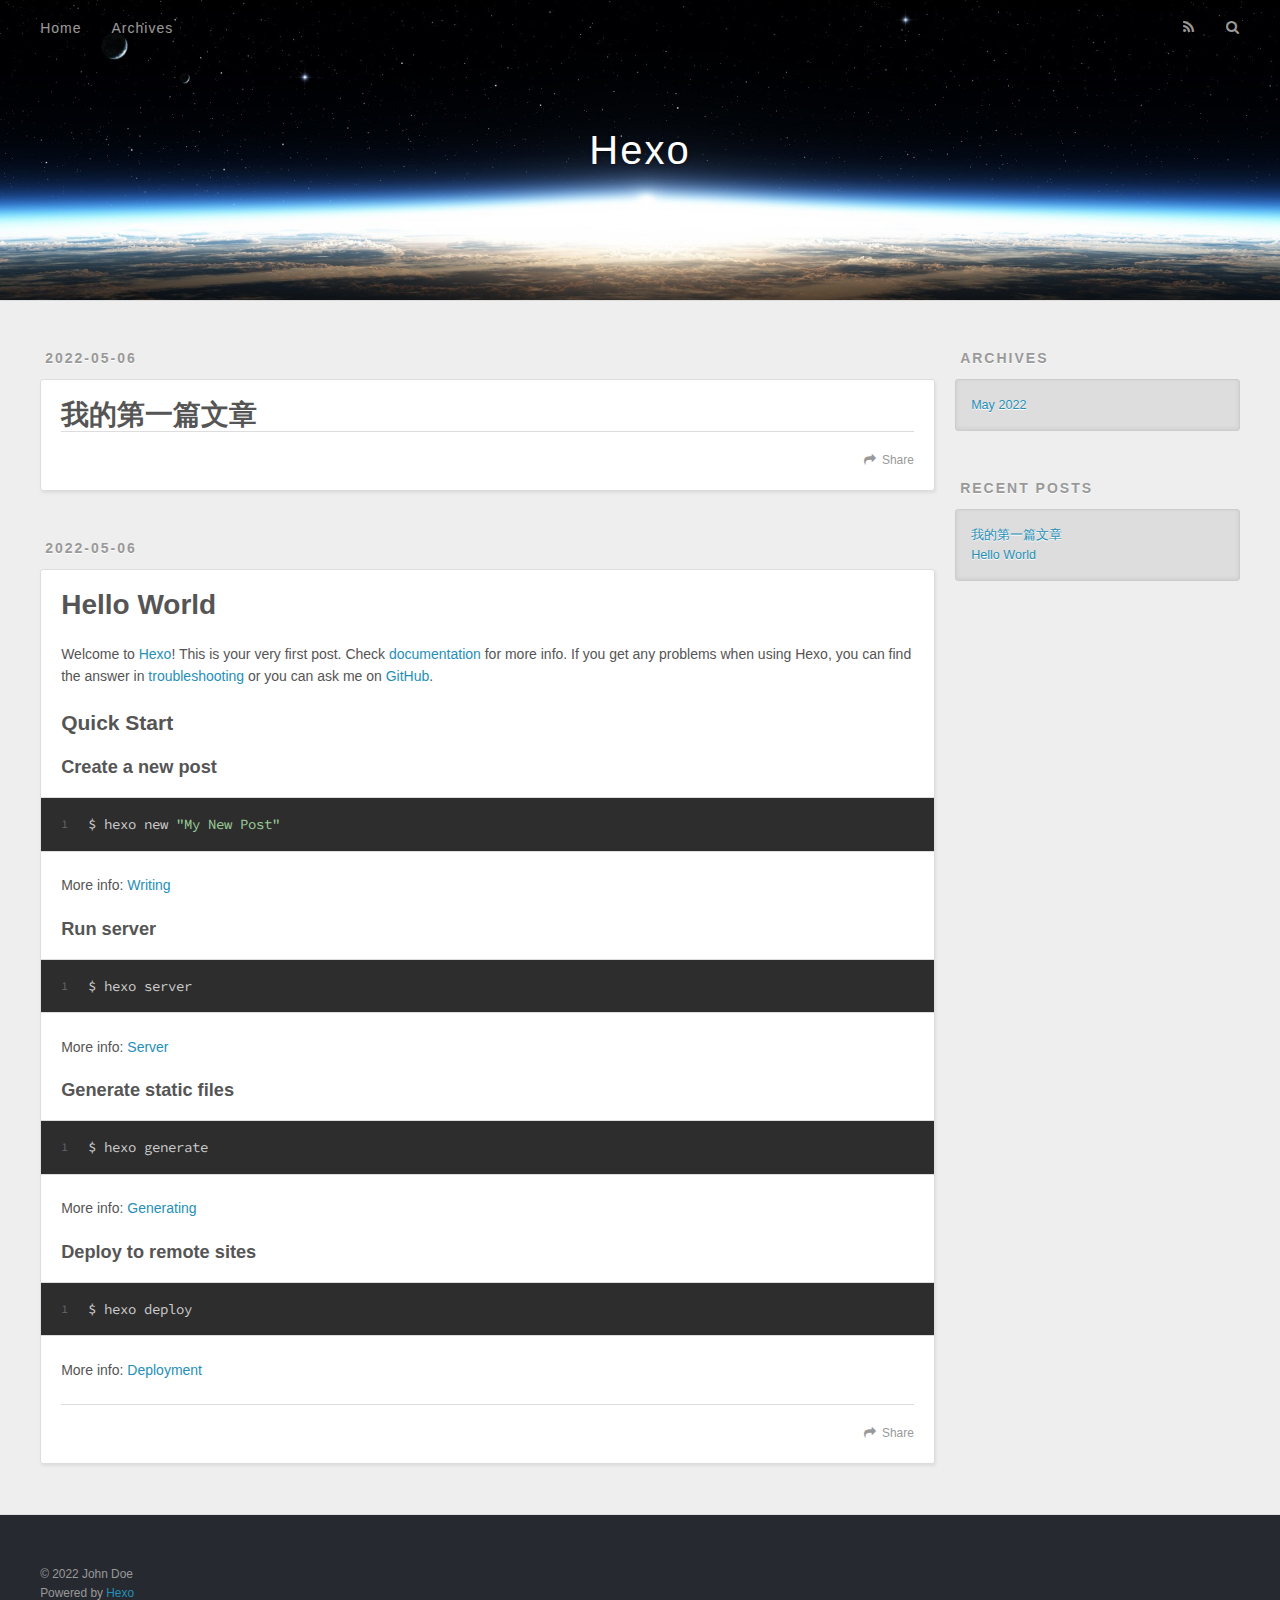
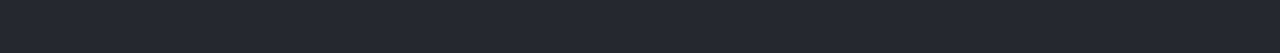
==== index.html @ dbabce57 "Site updated: 2022-05-06 20:26:12" ====
<!DOCTYPE html>
<html>
<head>
  <meta charset="utf-8">
  

  
  <title>Hexo</title>
  <meta name="viewport" content="width=device-width, initial-scale=1, maximum-scale=1">
  <meta property="og:type" content="website">
<meta property="og:title" content="Hexo">
<meta property="og:url" content="http://example.com/index.html">
<meta property="og:site_name" content="Hexo">
<meta property="og:locale" content="en_US">
<meta property="article:author" content="John Doe">
<meta name="twitter:card" content="summary">
  
    <link rel="alternate" href="/atom.xml" title="Hexo" type="application/atom+xml">
  
  
    <link rel="icon" href="/favicon.png">
  
  
    <link href="//fonts.googleapis.com/css?family=Source+Code+Pro" rel="stylesheet" type="text/css">
  
  
<link rel="stylesheet" href="/css/style.css">

<meta name="generator" content="Hexo 5.4.2"></head>

<body>
  <div id="container">
    <div id="wrap">
      <header id="header">
  <div id="banner"></div>
  <div id="header-outer" class="outer">
    <div id="header-title" class="inner">
      <h1 id="logo-wrap">
        <a href="/" id="logo">Hexo</a>
      </h1>
      
    </div>
    <div id="header-inner" class="inner">
      <nav id="main-nav">
        <a id="main-nav-toggle" class="nav-icon"></a>
        
          <a class="main-nav-link" href="/">Home</a>
        
          <a class="main-nav-link" href="/archives">Archives</a>
        
      </nav>
      <nav id="sub-nav">
        
          <a id="nav-rss-link" class="nav-icon" href="/atom.xml" title="RSS Feed"></a>
        
        <a id="nav-search-btn" class="nav-icon" title="Search"></a>
      </nav>
      <div id="search-form-wrap">
        <form action="//google.com/search" method="get" accept-charset="UTF-8" class="search-form"><input type="search" name="q" class="search-form-input" placeholder="Search"><button type="submit" class="search-form-submit">&#xF002;</button><input type="hidden" name="sitesearch" value="http://example.com"></form>
      </div>
    </div>
  </div>
</header>
      <div class="outer">
        <section id="main">
  
    <article id="post-我的第一篇文章" class="article article-type-post" itemscope itemprop="blogPost">
  <div class="article-meta">
    <a href="/2022/05/06/%E6%88%91%E7%9A%84%E7%AC%AC%E4%B8%80%E7%AF%87%E6%96%87%E7%AB%A0/" class="article-date">
  <time datetime="2022-05-06T12:16:16.000Z" itemprop="datePublished">2022-05-06</time>
</a>
    
  </div>
  <div class="article-inner">
    
    
      <header class="article-header">
        
  
    <h1 itemprop="name">
      <a class="article-title" href="/2022/05/06/%E6%88%91%E7%9A%84%E7%AC%AC%E4%B8%80%E7%AF%87%E6%96%87%E7%AB%A0/">我的第一篇文章</a>
    </h1>
  

      </header>
    
    <div class="article-entry" itemprop="articleBody">
      
        
      
    </div>
    <footer class="article-footer">
      <a data-url="http://example.com/2022/05/06/%E6%88%91%E7%9A%84%E7%AC%AC%E4%B8%80%E7%AF%87%E6%96%87%E7%AB%A0/" data-id="cl2ueirmj0001rstx95a24786" class="article-share-link">Share</a>
      
      
    </footer>
  </div>
  
</article>


  
    <article id="post-hello-world" class="article article-type-post" itemscope itemprop="blogPost">
  <div class="article-meta">
    <a href="/2022/05/06/hello-world/" class="article-date">
  <time datetime="2022-05-06T12:14:57.225Z" itemprop="datePublished">2022-05-06</time>
</a>
    
  </div>
  <div class="article-inner">
    
    
      <header class="article-header">
        
  
    <h1 itemprop="name">
      <a class="article-title" href="/2022/05/06/hello-world/">Hello World</a>
    </h1>
  

      </header>
    
    <div class="article-entry" itemprop="articleBody">
      
        <p>Welcome to <a target="_blank" rel="noopener" href="https://hexo.io/">Hexo</a>! This is your very first post. Check <a target="_blank" rel="noopener" href="https://hexo.io/docs/">documentation</a> for more info. If you get any problems when using Hexo, you can find the answer in <a target="_blank" rel="noopener" href="https://hexo.io/docs/troubleshooting.html">troubleshooting</a> or you can ask me on <a target="_blank" rel="noopener" href="https://github.com/hexojs/hexo/issues">GitHub</a>.</p>
<h2 id="Quick-Start"><a href="#Quick-Start" class="headerlink" title="Quick Start"></a>Quick Start</h2><h3 id="Create-a-new-post"><a href="#Create-a-new-post" class="headerlink" title="Create a new post"></a>Create a new post</h3><figure class="highlight bash"><table><tr><td class="gutter"><pre><span class="line">1</span><br></pre></td><td class="code"><pre><span class="line">$ hexo new <span class="string">&quot;My New Post&quot;</span></span><br></pre></td></tr></table></figure>

<p>More info: <a target="_blank" rel="noopener" href="https://hexo.io/docs/writing.html">Writing</a></p>
<h3 id="Run-server"><a href="#Run-server" class="headerlink" title="Run server"></a>Run server</h3><figure class="highlight bash"><table><tr><td class="gutter"><pre><span class="line">1</span><br></pre></td><td class="code"><pre><span class="line">$ hexo server</span><br></pre></td></tr></table></figure>

<p>More info: <a target="_blank" rel="noopener" href="https://hexo.io/docs/server.html">Server</a></p>
<h3 id="Generate-static-files"><a href="#Generate-static-files" class="headerlink" title="Generate static files"></a>Generate static files</h3><figure class="highlight bash"><table><tr><td class="gutter"><pre><span class="line">1</span><br></pre></td><td class="code"><pre><span class="line">$ hexo generate</span><br></pre></td></tr></table></figure>

<p>More info: <a target="_blank" rel="noopener" href="https://hexo.io/docs/generating.html">Generating</a></p>
<h3 id="Deploy-to-remote-sites"><a href="#Deploy-to-remote-sites" class="headerlink" title="Deploy to remote sites"></a>Deploy to remote sites</h3><figure class="highlight bash"><table><tr><td class="gutter"><pre><span class="line">1</span><br></pre></td><td class="code"><pre><span class="line">$ hexo deploy</span><br></pre></td></tr></table></figure>

<p>More info: <a target="_blank" rel="noopener" href="https://hexo.io/docs/one-command-deployment.html">Deployment</a></p>

      
    </div>
    <footer class="article-footer">
      <a data-url="http://example.com/2022/05/06/hello-world/" data-id="cl2ueirme0000rstx2l0rbm9v" class="article-share-link">Share</a>
      
      
    </footer>
  </div>
  
</article>


  


</section>
        
          <aside id="sidebar">
  
    

  
    

  
    
  
    
  <div class="widget-wrap">
    <h3 class="widget-title">Archives</h3>
    <div class="widget">
      <ul class="archive-list"><li class="archive-list-item"><a class="archive-list-link" href="/archives/2022/05/">May 2022</a></li></ul>
    </div>
  </div>


  
    
  <div class="widget-wrap">
    <h3 class="widget-title">Recent Posts</h3>
    <div class="widget">
      <ul>
        
          <li>
            <a href="/2022/05/06/%E6%88%91%E7%9A%84%E7%AC%AC%E4%B8%80%E7%AF%87%E6%96%87%E7%AB%A0/">我的第一篇文章</a>
          </li>
        
          <li>
            <a href="/2022/05/06/hello-world/">Hello World</a>
          </li>
        
      </ul>
    </div>
  </div>

  
</aside>
        
      </div>
      <footer id="footer">
  
  <div class="outer">
    <div id="footer-info" class="inner">
      &copy; 2022 John Doe<br>
      Powered by <a href="http://hexo.io/" target="_blank">Hexo</a>
    </div>
  </div>
</footer>
    </div>
    <nav id="mobile-nav">
  
    <a href="/" class="mobile-nav-link">Home</a>
  
    <a href="/archives" class="mobile-nav-link">Archives</a>
  
</nav>
    

<script src="//ajax.googleapis.com/ajax/libs/jquery/2.0.3/jquery.min.js"></script>


  
<link rel="stylesheet" href="/fancybox/jquery.fancybox.css">

  
<script src="/fancybox/jquery.fancybox.pack.js"></script>




<script src="/js/script.js"></script>




  </div>
</body>
</html>
---- css/style.css ----
body {
  width: 100%;
}
body:before,
body:after {
  content: "";
  display: table;
}
body:after {
  clear: both;
}
html,
body,
div,
span,
applet,
object,
iframe,
h1,
h2,
h3,
h4,
h5,
h6,
p,
blockquote,
pre,
a,
abbr,
acronym,
address,
big,
cite,
code,
del,
dfn,
em,
img,
ins,
kbd,
q,
s,
samp,
small,
strike,
strong,
sub,
sup,
tt,
var,
dl,
dt,
dd,
ol,
ul,
li,
fieldset,
form,
label,
legend,
table,
caption,
tbody,
tfoot,
thead,
tr,
th,
td {
  margin: 0;
  padding: 0;
  border: 0;
  outline: 0;
  font-weight: inherit;
  font-style: inherit;
  font-family: inherit;
  font-size: 100%;
  vertical-align: baseline;
}
body {
  line-height: 1;
  color: #000;
  background: #fff;
}
ol,
ul {
  list-style: none;
}
table {
  border-collapse: separate;
  border-spacing: 0;
  vertical-align: middle;
}
caption,
th,
td {
  text-align: left;
  font-weight: normal;
  vertical-align: middle;
}
a img {
  border: none;
}
input,
button {
  margin: 0;
  padding: 0;
}
input::-moz-focus-inner,
button::-moz-focus-inner {
  border: 0;
  padding: 0;
}
@font-face {
  font-family: FontAwesome;
  font-style: normal;
  font-weight: normal;
  src: url("fonts/fontawesome-webfont.eot?v=#4.0.3");
  src: url("fonts/fontawesome-webfont.eot?#iefix&v=#4.0.3") format("embedded-opentype"), url("fonts/fontawesome-webfont.woff?v=#4.0.3") format("woff"), url("fonts/fontawesome-webfont.ttf?v=#4.0.3") format("truetype"), url("fonts/fontawesome-webfont.svg#fontawesomeregular?v=#4.0.3") format("svg");
}
html,
body,
#container {
  height: 100%;
}
body {
  background: #eee;
  font: 14px -apple-system, BlinkMacSystemFont, "Segoe UI", "Roboto", "Oxygen", "Ubuntu", "Cantarell", "Fira Sans", "Droid Sans", "Helvetica Neue", sans-serif;
  -webkit-text-size-adjust: 100%;
}
.outer {
  max-width: 1220px;
  margin: 0 auto;
  padding: 0 20px;
}
.outer:before,
.outer:after {
  content: "";
  display: table;
}
.outer:after {
  clear: both;
}
.inner {
  display: inline;
  float: left;
  width: 98.33333333333333%;
  margin: 0 0.833333333333333%;
}
.left,
.alignleft {
  float: left;
}
.right,
.alignright {
  float: right;
}
.clear {
  clear: both;
}
#container {
  position: relative;
}
.mobile-nav-on {
  overflow: hidden;
}
#wrap {
  height: 100%;
  width: 100%;
  position: absolute;
  top: 0;
  left: 0;
  -webkit-transition: 0.2s ease-out;
  -moz-transition: 0.2s ease-out;
  -ms-transition: 0.2s ease-out;
  transition: 0.2s ease-out;
  z-index: 1;
  background: #eee;
}
.mobile-nav-on #wrap {
  left: 280px;
}
@media screen and (min-width: 768px) {
  #main {
    display: inline;
    float: left;
    width: 73.33333333333333%;
    margin: 0 0.833333333333333%;
  }
}
.article-date,
.article-category-link,
.archive-year,
.widget-title {
  text-decoration: none;
  text-transform: uppercase;
  letter-spacing: 2px;
  color: #999;
  margin-bottom: 1em;
  margin-left: 5px;
  line-height: 1em;
  text-shadow: 0 1px #fff;
  font-weight: bold;
}
.article-inner,
.archive-article-inner {
  background: #fff;
  -webkit-box-shadow: 1px 2px 3px #ddd;
  box-shadow: 1px 2px 3px #ddd;
  border: 1px solid #ddd;
  border-radius: 3px;
}
.article-entry h1,
.widget h1 {
  font-size: 2em;
}
.article-entry h2,
.widget h2 {
  font-size: 1.5em;
}
.article-entry h3,
.widget h3 {
  font-size: 1.3em;
}
.article-entry h4,
.widget h4 {
  font-size: 1.2em;
}
.article-entry h5,
.widget h5 {
  font-size: 1em;
}
.article-entry h6,
.widget h6 {
  font-size: 1em;
  color: #999;
}
.article-entry hr,
.widget hr {
  border: 1px dashed #ddd;
}
.article-entry strong,
.widget strong {
  font-weight: bold;
}
.article-entry em,
.widget em,
.article-entry cite,
.widget cite {
  font-style: italic;
}
.article-entry sup,
.widget sup,
.article-entry sub,
.widget sub {
  font-size: 0.75em;
  line-height: 0;
  position: relative;
  vertical-align: baseline;
}
.article-entry sup,
.widget sup {
  top: -0.5em;
}
.article-entry sub,
.widget sub {
  bottom: -0.2em;
}
.article-entry small,
.widget small {
  font-size: 0.85em;
}
.article-entry acronym,
.widget acronym,
.article-entry abbr,
.widget abbr {
  border-bottom: 1px dotted;
}
.article-entry ul,
.widget ul,
.article-entry ol,
.widget ol,
.article-entry dl,
.widget dl {
  margin: 0 20px;
  line-height: 1.6em;
}
.article-entry ul ul,
.widget ul ul,
.article-entry ol ul,
.widget ol ul,
.article-entry ul ol,
.widget ul ol,
.article-entry ol ol,
.widget ol ol {
  margin-top: 0;
  margin-bottom: 0;
}
.article-entry ul,
.widget ul {
  list-style: disc;
}
.article-entry ol,
.widget ol {
  list-style: decimal;
}
.article-entry dt,
.widget dt {
  font-weight: bold;
}
#header {
  height: 300px;
  position: relative;
  border-bottom: 1px solid #ddd;
}
#header:before,
#header:after {
  content: "";
  position: absolute;
  left: 0;
  right: 0;
  height: 40px;
}
#header:before {
  top: 0;
  background: -webkit-linear-gradient(rgba(0,0,0,0.2), transparent);
  background: -moz-linear-gradient(rgba(0,0,0,0.2), transparent);
  background: -ms-linear-gradient(rgba(0,0,0,0.2), transparent);
  background: linear-gradient(rgba(0,0,0,0.2), transparent);
}
#header:after {
  bottom: 0;
  background: -webkit-linear-gradient(transparent, rgba(0,0,0,0.2));
  background: -moz-linear-gradient(transparent, rgba(0,0,0,0.2));
  background: -ms-linear-gradient(transparent, rgba(0,0,0,0.2));
  background: linear-gradient(transparent, rgba(0,0,0,0.2));
}
#header-outer {
  height: 100%;
  position: relative;
}
#header-inner {
  position: relative;
  overflow: hidden;
}
#banner {
  position: absolute;
  top: 0;
  left: 0;
  width: 100%;
  height: 100%;
  background: url("images/banner.jpg") center #000;
  -webkit-background-size: cover;
  -moz-background-size: cover;
  background-size: cover;
  z-index: -1;
}
#header-title {
  text-align: center;
  height: 40px;
  position: absolute;
  top: 50%;
  left: 0;
  margin-top: -20px;
}
#logo,
#subtitle {
  text-decoration: none;
  color: #fff;
  font-weight: 300;
  text-shadow: 0 1px 4px rgba(0,0,0,0.3);
}
#logo {
  font-size: 40px;
  line-height: 40px;
  letter-spacing: 2px;
}
#subtitle {
  font-size: 16px;
  line-height: 16px;
  letter-spacing: 1px;
}
#subtitle-wrap {
  margin-top: 16px;
}
#main-nav {
  float: left;
  margin-left: -15px;
}
.nav-icon,
.main-nav-link {
  float: left;
  color: #fff;
  opacity: 0.6;
  text-decoration: none;
  text-shadow: 0 1px rgba(0,0,0,0.2);
  -webkit-transition: opacity 0.2s;
  -moz-transition: opacity 0.2s;
  -ms-transition: opacity 0.2s;
  transition: opacity 0.2s;
  display: block;
  padding: 20px 15px;
}
.nav-icon:hover,
.main-nav-link:hover {
  opacity: 1;
}
.nav-icon {
  font-family: FontAwesome;
  text-align: center;
  font-size: 14px;
  width: 14px;
  height: 14px;
  padding: 20px 15px;
  position: relative;
  cursor: pointer;
}
.main-nav-link {
  font-weight: 300;
  letter-spacing: 1px;
}
@media screen and (max-width: 479px) {
  .main-nav-link {
    display: none;
  }
}
#main-nav-toggle {
  display: none;
}
#main-nav-toggle:before {
  content: "\f0c9";
}
@media screen and (max-width: 479px) {
  #main-nav-toggle {
    display: block;
  }
}
#sub-nav {
  float: right;
  margin-right: -15px;
}
#nav-rss-link:before {
  content: "\f09e";
}
#nav-search-btn:before {
  content: "\f002";
}
#search-form-wrap {
  position: absolute;
  top: 15px;
  width: 150px;
  height: 30px;
  right: -150px;
  opacity: 0;
  -webkit-transition: 0.2s ease-out;
  -moz-transition: 0.2s ease-out;
  -ms-transition: 0.2s ease-out;
  transition: 0.2s ease-out;
}
#search-form-wrap.on {
  opacity: 1;
  right: 0;
}
@media screen and (max-width: 479px) {
  #search-form-wrap {
    width: 100%;
    right: -100%;
  }
}
.search-form {
  position: absolute;
  top: 0;
  left: 0;
  right: 0;
  background: #fff;
  padding: 5px 15px;
  border-radius: 15px;
  -webkit-box-shadow: 0 0 10px rgba(0,0,0,0.3);
  box-shadow: 0 0 10px rgba(0,0,0,0.3);
}
.search-form-input {
  border: none;
  background: none;
  color: #555;
  width: 100%;
  font: 13px -apple-system, BlinkMacSystemFont, "Segoe UI", "Roboto", "Oxygen", "Ubuntu", "Cantarell", "Fira Sans", "Droid Sans", "Helvetica Neue", sans-serif;
  outline: none;
}
.search-form-input::-webkit-search-results-decoration,
.search-form-input::-webkit-search-cancel-button {
  -webkit-appearance: none;
}
.search-form-submit {
  position: absolute;
  top: 50%;
  right: 10px;
  margin-top: -7px;
  font: 13px FontAwesome;
  border: none;
  background: none;
  color: #bbb;
  cursor: pointer;
}
.search-form-submit:hover,
.search-form-submit:focus {
  color: #777;
}
.article {
  margin: 50px 0;
}
.article-inner {
  overflow: hidden;
}
.article-meta:before,
.article-meta:after {
  content: "";
  display: table;
}
.article-meta:after {
  clear: both;
}
.article-date {
  float: left;
}
.article-category {
  float: left;
  line-height: 1em;
  color: #ccc;
  text-shadow: 0 1px #fff;
  margin-left: 8px;
}
.article-category:before {
  content: "\2022";
}
.article-category-link {
  margin: 0 12px 1em;
}
.article-header {
  padding: 20px 20px 0;
}
.article-title {
  text-decoration: none;
  font-size: 2em;
  font-weight: bold;
  color: #555;
  line-height: 1.1em;
  -webkit-transition: color 0.2s;
  -moz-transition: color 0.2s;
  -ms-transition: color 0.2s;
  transition: color 0.2s;
}
a.article-title:hover {
  color: #258fb8;
}
.article-entry {
  color: #555;
  padding: 0 20px;
}
.article-entry:before,
.article-entry:after {
  content: "";
  display: table;
}
.article-entry:after {
  clear: both;
}
.article-entry p,
.article-entry table {
  line-height: 1.6em;
  margin: 1.6em 0;
}
.article-entry h1,
.article-entry h2,
.article-entry h3,
.article-entry h4,
.article-entry h5,
.article-entry h6 {
  font-weight: bold;
}
.article-entry h1,
.article-entry h2,
.article-entry h3,
.article-entry h4,
.article-entry h5,
.article-entry h6 {
  line-height: 1.1em;
  margin: 1.1em 0;
}
.article-entry a {
  color: #258fb8;
  text-decoration: none;
}
.article-entry a:hover {
  text-decoration: underline;
}
.article-entry ul,
.article-entry ol,
.article-entry dl {
  margin-top: 1.6em;
  margin-bottom: 1.6em;
}
.article-entry img,
.article-entry video {
  max-width: 100%;
  height: auto;
  display: block;
  margin: auto;
}
.article-entry iframe {
  border: none;
}
.article-entry table {
  width: 100%;
  border-collapse: collapse;
  border-spacing: 0;
}
.article-entry th {
  font-weight: bold;
  border-bottom: 3px solid #ddd;
  padding-bottom: 0.5em;
}
.article-entry td {
  border-bottom: 1px solid #ddd;
  padding: 10px 0;
}
.article-entry blockquote {
  font-family: Georgia, "Times New Roman", serif;
  font-size: 1.4em;
  margin: 1.6em 20px;
  text-align: center;
}
.article-entry blockquote footer {
  font-size: 14px;
  margin: 1.6em 0;
  font-family: -apple-system, BlinkMacSystemFont, "Segoe UI", "Roboto", "Oxygen", "Ubuntu", "Cantarell", "Fira Sans", "Droid Sans", "Helvetica Neue", sans-serif;
}
.article-entry blockquote footer cite:before {
  content: "—";
  padding: 0 0.5em;
}
.article-entry .pullquote {
  text-align: left;
  width: 45%;
  margin: 0;
}
.article-entry .pullquote.left {
  margin-left: 0.5em;
  margin-right: 1em;
}
.article-entry .pullquote.right {
  margin-right: 0.5em;
  margin-left: 1em;
}
.article-entry .caption {
  color: #999;
  display: block;
  font-size: 0.9em;
  margin-top: 0.5em;
  position: relative;
  text-align: center;
}
.article-entry .video-container {
  position: relative;
  padding-top: 56.25%;
  height: 0;
  overflow: hidden;
}
.article-entry .video-container iframe,
.article-entry .video-container object,
.article-entry .video-container embed {
  position: absolute;
  top: 0;
  left: 0;
  width: 100%;
  height: 100%;
  margin-top: 0;
}
.article-more-link a {
  display: inline-block;
  line-height: 1em;
  padding: 6px 15px;
  border-radius: 15px;
  background: #eee;
  color: #999;
  text-shadow: 0 1px #fff;
  text-decoration: none;
}
.article-more-link a:hover {
  background: #258fb8;
  color: #fff;
  text-decoration: none;
  text-shadow: 0 1px #1e7293;
}
.article-footer {
  font-size: 0.85em;
  line-height: 1.6em;
  border-top: 1px solid #ddd;
  padding-top: 1.6em;
  margin: 0 20px 20px;
}
.article-footer:before,
.article-footer:after {
  content: "";
  display: table;
}
.article-footer:after {
  clear: both;
}
.article-footer a {
  color: #999;
  text-decoration: none;
}
.article-footer a:hover {
  color: #555;
}
.article-tag-list-item {
  float: left;
  margin-right: 10px;
}
.article-tag-list-link:before {
  content: "#";
}
.article-comment-link {
  float: right;
}
.article-comment-link:before {
  content: "\f075";
  font-family: FontAwesome;
  padding-right: 8px;
}
.article-share-link {
  cursor: pointer;
  float: right;
  margin-left: 20px;
}
.article-share-link:before {
  content: "\f064";
  font-family: FontAwesome;
  padding-right: 6px;
}
#article-nav {
  position: relative;
}
#article-nav:before,
#article-nav:after {
  content: "";
  display: table;
}
#article-nav:after {
  clear: both;
}
@media screen and (min-width: 768px) {
  #article-nav {
    margin: 50px 0;
  }
  #article-nav:before {
    width: 8px;
    height: 8px;
    position: absolute;
    top: 50%;
    left: 50%;
    margin-top: -4px;
    margin-left: -4px;
    content: "";
    border-radius: 50%;
    background: #ddd;
    -webkit-box-shadow: 0 1px 2px #fff;
    box-shadow: 0 1px 2px #fff;
  }
}
.article-nav-link-wrap {
  text-decoration: none;
  text-shadow: 0 1px #fff;
  color: #999;
  -webkit-box-sizing: border-box;
  -moz-box-sizing: border-box;
  box-sizing: border-box;
  margin-top: 50px;
  text-align: center;
  display: block;
}
.article-nav-link-wrap:hover {
  color: #555;
}
@media screen and (min-width: 768px) {
  .article-nav-link-wrap {
    width: 50%;
    margin-top: 0;
  }
}
@media screen and (min-width: 768px) {
  #article-nav-newer {
    float: left;
    text-align: right;
    padding-right: 20px;
  }
}
@media screen and (min-width: 768px) {
  #article-nav-older {
    float: right;
    text-align: left;
    padding-left: 20px;
  }
}
.article-nav-caption {
  text-transform: uppercase;
  letter-spacing: 2px;
  color: #ddd;
  line-height: 1em;
  font-weight: bold;
}
#article-nav-newer .article-nav-caption {
  margin-right: -2px;
}
.article-nav-title {
  font-size: 0.85em;
  line-height: 1.6em;
  margin-top: 0.5em;
}
.article-share-box {
  position: absolute;
  display: none;
  background: #fff;
  -webkit-box-shadow: 1px 2px 10px rgba(0,0,0,0.2);
  box-shadow: 1px 2px 10px rgba(0,0,0,0.2);
  border-radius: 3px;
  margin-left: -145px;
  overflow: hidden;
  z-index: 1;
}
.article-share-box.on {
  display: block;
}
.article-share-input {
  width: 100%;
  background: none;
  -webkit-box-sizing: border-box;
  -moz-box-sizing: border-box;
  box-sizing: border-box;
  font: 14px -apple-system, BlinkMacSystemFont, "Segoe UI", "Roboto", "Oxygen", "Ubuntu", "Cantarell", "Fira Sans", "Droid Sans", "Helvetica Neue", sans-serif;
  padding: 0 15px;
  color: #555;
  outline: none;
  border: 1px solid #ddd;
  border-radius: 3px 3px 0 0;
  height: 36px;
  line-height: 36px;
}
.article-share-links {
  background: #eee;
}
.article-share-links:before,
.article-share-links:after {
  content: "";
  display: table;
}
.article-share-links:after {
  clear: both;
}
.article-share-twitter,
.article-share-facebook,
.article-share-pinterest,
.article-share-google {
  width: 50px;
  height: 36px;
  display: block;
  float: left;
  position: relative;
  color: #999;
  text-shadow: 0 1px #fff;
}
.article-share-twitter:before,
.article-share-facebook:before,
.article-share-pinterest:before,
.article-share-google:before {
  font-size: 20px;
  font-family: FontAwesome;
  width: 20px;
  height: 20px;
  position: absolute;
  top: 50%;
  left: 50%;
  margin-top: -10px;
  margin-left: -10px;
  text-align: center;
}
.article-share-twitter:hover,
.article-share-facebook:hover,
.article-share-pinterest:hover,
.article-share-google:hover {
  color: #fff;
}
.article-share-twitter:before {
  content: "\f099";
}
.article-share-twitter:hover {
  background: #00aced;
  text-shadow: 0 1px #008abe;
}
.article-share-facebook:before {
  content: "\f09a";
}
.article-share-facebook:hover {
  background: #3b5998;
  text-shadow: 0 1px #2f477a;
}
.article-share-pinterest:before {
  content: "\f0d2";
}
.article-share-pinterest:hover {
  background: #cb2027;
  text-shadow: 0 1px #a21a1f;
}
.article-share-google:before {
  content: "\f0d5";
}
.article-share-google:hover {
  background: #dd4b39;
  text-shadow: 0 1px #be3221;
}
.article-gallery {
  background: #000;
  position: relative;
}
.article-gallery-photos {
  position: relative;
  overflow: hidden;
}
.article-gallery-img {
  display: none;
  max-width: 100%;
}
.article-gallery-img:first-child {
  display: block;
}
.article-gallery-img.loaded {
  position: absolute;
  display: block;
}
.article-gallery-img img {
  display: block;
  max-width: 100%;
  margin: 0 auto;
}
#comments {
  background: #fff;
  -webkit-box-shadow: 1px 2px 3px #ddd;
  box-shadow: 1px 2px 3px #ddd;
  padding: 20px;
  border: 1px solid #ddd;
  border-radius: 3px;
  margin: 50px 0;
}
#comments a {
  color: #258fb8;
}
.archives-wrap {
  margin: 50px 0;
}
.archives:before,
.archives:after {
  content: "";
  display: table;
}
.archives:after {
  clear: both;
}
.archive-year-wrap {
  margin-bottom: 1em;
}
.archives {
  -webkit-column-gap: 10px;
  -moz-column-gap: 10px;
  column-gap: 10px;
}
@media screen and (min-width: 480px) and (max-width: 767px) {
  .archives {
    -webkit-column-count: 2;
    -moz-column-count: 2;
    column-count: 2;
  }
}
@media screen and (min-width: 768px) {
  .archives {
    -webkit-column-count: 3;
    -moz-column-count: 3;
    column-count: 3;
  }
}
.archive-article {
  -webkit-column-break-inside: avoid;
  page-break-inside: avoid;
  overflow: hidden;
  break-inside: avoid-column;
}
.archive-article-inner {
  padding: 10px;
  margin-bottom: 15px;
}
.archive-article-title {
  text-decoration: none;
  font-weight: bold;
  color: #555;
  -webkit-transition: color 0.2s;
  -moz-transition: color 0.2s;
  -ms-transition: color 0.2s;
  transition: color 0.2s;
  line-height: 1.6em;
}
.archive-article-title:hover {
  color: #258fb8;
}
.archive-article-footer {
  margin-top: 1em;
}
.archive-article-date {
  color: #999;
  text-decoration: none;
  font-size: 0.85em;
  line-height: 1em;
  margin-bottom: 0.5em;
  display: block;
}
#page-nav {
  margin: 50px auto;
  background: #fff;
  -webkit-box-shadow: 1px 2px 3px #ddd;
  box-shadow: 1px 2px 3px #ddd;
  border: 1px solid #ddd;
  border-radius: 3px;
  text-align: center;
  color: #999;
  overflow: hidden;
}
#page-nav:before,
#page-nav:after {
  content: "";
  display: table;
}
#page-nav:after {
  clear: both;
}
#page-nav a,
#page-nav span {
  padding: 10px 20px;
  line-height: 1;
  height: 2ex;
}
#page-nav a {
  color: #999;
  text-decoration: none;
}
#page-nav a:hover {
  background: #999;
  color: #fff;
}
#page-nav .prev {
  float: left;
}
#page-nav .next {
  float: right;
}
#page-nav .page-number {
  display: inline-block;
}
@media screen and (max-width: 479px) {
  #page-nav .page-number {
    display: none;
  }
}
#page-nav .current {
  color: #555;
  font-weight: bold;
}
#page-nav .space {
  color: #ddd;
}
#footer {
  background: #262a30;
  padding: 50px 0;
  border-top: 1px solid #ddd;
  color: #999;
}
#footer a {
  color: #258fb8;
  text-decoration: none;
}
#footer a:hover {
  text-decoration: underline;
}
#footer-info {
  line-height: 1.6em;
  font-size: 0.85em;
}
.article-entry pre,
.article-entry .highlight {
  background: #2d2d2d;
  margin: 0 -20px;
  padding: 15px 20px;
  border-style: solid;
  border-color: #ddd;
  border-width: 1px 0;
  overflow: auto;
  color: #ccc;
  line-height: 22.400000000000002px;
}
.article-entry .highlight .gutter pre,
.article-entry .gist .gist-file .gist-data .line-numbers {
  color: #666;
  font-size: 0.85em;
}
.article-entry pre,
.article-entry code {
  font-family: "Source Code Pro", Consolas, Monaco, Menlo, Consolas, monospace;
}
.article-entry code {
  background: #eee;
  text-shadow: 0 1px #fff;
  padding: 0 0.3em;
}
.article-entry pre code {
  background: none;
  text-shadow: none;
  padding: 0;
}
.article-entry .highlight pre {
  border: none;
  margin: 0;
  padding: 0;
}
.article-entry .highlight table {
  margin: 0;
  width: auto;
}
.article-entry .highlight td {
  border: none;
  padding: 0;
}
.article-entry .highlight figcaption {
  font-size: 0.85em;
  color: #999;
  line-height: 1em;
  margin-bottom: 1em;
}
.article-entry .highlight figcaption:before,
.article-entry .highlight figcaption:after {
  content: "";
  display: table;
}
.article-entry .highlight figcaption:after {
  clear: both;
}
.article-entry .highlight figcaption a {
  float: right;
}
.article-entry .highlight .gutter pre {
  text-align: right;
  padding-right: 20px;
}
.article-entry .highlight .line {
  height: 22.400000000000002px;
}
.article-entry .highlight .line.marked {
  background: #515151;
}
.article-entry .gist {
  margin: 0 -20px;
  border-style: solid;
  border-color: #ddd;
  border-width: 1px 0;
  background: #2d2d2d;
  padding: 15px 20px 15px 0;
}
.article-entry .gist .gist-file {
  border: none;
  font-family: "Source Code Pro", Consolas, Monaco, Menlo, Consolas, monospace;
  margin: 0;
}
.article-entry .gist .gist-file .gist-data {
  background: none;
  border: none;
}
.article-entry .gist .gist-file .gist-data .line-numbers {
  background: none;
  border: none;
  padding: 0 20px 0 0;
}
.article-entry .gist .gist-file .gist-data .line-data {
  padding: 0 !important;
}
.article-entry .gist .gist-file .highlight {
  margin: 0;
  padding: 0;
  border: none;
}
.article-entry .gist .gist-file .gist-meta {
  background: #2d2d2d;
  color: #999;
  font: 0.85em -apple-system, BlinkMacSystemFont, "Segoe UI", "Roboto", "Oxygen", "Ubuntu", "Cantarell", "Fira Sans", "Droid Sans", "Helvetica Neue", sans-serif;
  text-shadow: 0 0;
  padding: 0;
  margin-top: 1em;
  margin-left: 20px;
}
.article-entry .gist .gist-file .gist-meta a {
  color: #258fb8;
  font-weight: normal;
}
.article-entry .gist .gist-file .gist-meta a:hover {
  text-decoration: underline;
}
pre .comment,
pre .title {
  color: #999;
}
pre .variable,
pre .attribute,
pre .tag,
pre .regexp,
pre .ruby .constant,
pre .xml .tag .title,
pre .xml .pi,
pre .xml .doctype,
pre .html .doctype,
pre .css .id,
pre .css .class,
pre .css .pseudo {
  color: #f2777a;
}
pre .number,
pre .preprocessor,
pre .built_in,
pre .literal,
pre .params,
pre .constant {
  color: #f99157;
}
pre .class,
pre .ruby .class .title,
pre .css .rules .attribute {
  color: #9c9;
}
pre .string,
pre .value,
pre .inheritance,
pre .header,
pre .ruby .symbol,
pre .xml .cdata {
  color: #9c9;
}
pre .css .hexcolor {
  color: #6cc;
}
pre .function,
pre .python .decorator,
pre .python .title,
pre .ruby .function .title,
pre .ruby .title .keyword,
pre .perl .sub,
pre .javascript .title,
pre .coffeescript .title {
  color: #69c;
}
pre .keyword,
pre .javascript .function {
  color: #c9c;
}
@media screen and (max-width: 479px) {
  #mobile-nav {
    position: absolute;
    top: 0;
    left: 0;
    width: 280px;
    height: 100%;
    background: #191919;
    border-right: 1px solid #fff;
  }
}
@media screen and (max-width: 479px) {
  .mobile-nav-link {
    display: block;
    color: #999;
    text-decoration: none;
    padding: 15px 20px;
    font-weight: bold;
  }
  .mobile-nav-link:hover {
    color: #fff;
  }
}
@media screen and (min-width: 768px) {
  #sidebar {
    display: inline;
    float: left;
    width: 23.333333333333332%;
    margin: 0 0.833333333333333%;
  }
}
.widget-wrap {
  margin: 50px 0;
}
.widget {
  color: #777;
  text-shadow: 0 1px #fff;
  background: #ddd;
  -webkit-box-shadow: 0 -1px 4px #ccc inset;
  box-shadow: 0 -1px 4px #ccc inset;
  border: 1px solid #ccc;
  padding: 15px;
  border-radius: 3px;
}
.widget a {
  color: #258fb8;
  text-decoration: none;
}
.widget a:hover {
  text-decoration: underline;
}
.widget ul ul,
.widget ol ul,
.widget dl ul,
.widget ul ol,
.widget ol ol,
.widget dl ol,
.widget ul dl,
.widget ol dl,
.widget dl dl {
  margin-left: 15px;
  list-style: disc;
}
.widget {
  line-height: 1.6em;
  word-wrap: break-word;
  font-size: 0.9em;
}
.widget ul,
.widget ol {
  list-style: none;
  margin: 0;
}
.widget ul ul,
.widget ol ul,
.widget ul ol,
.widget ol ol {
  margin: 0 20px;
}
.widget ul ul,
.widget ol ul {
  list-style: disc;
}
.widget ul ol,
.widget ol ol {
  list-style: decimal;
}
.category-list-count,
.tag-list-count,
.archive-list-count {
  padding-left: 5px;
  color: #999;
  font-size: 0.85em;
}
.category-list-count:before,
.tag-list-count:before,
.archive-list-count:before {
  content: "(";
}
.category-list-count:after,
.tag-list-count:after,
.archive-list-count:after {
  content: ")";
}
.tagcloud a {
  margin-right: 5px;
  display: inline-block;
}
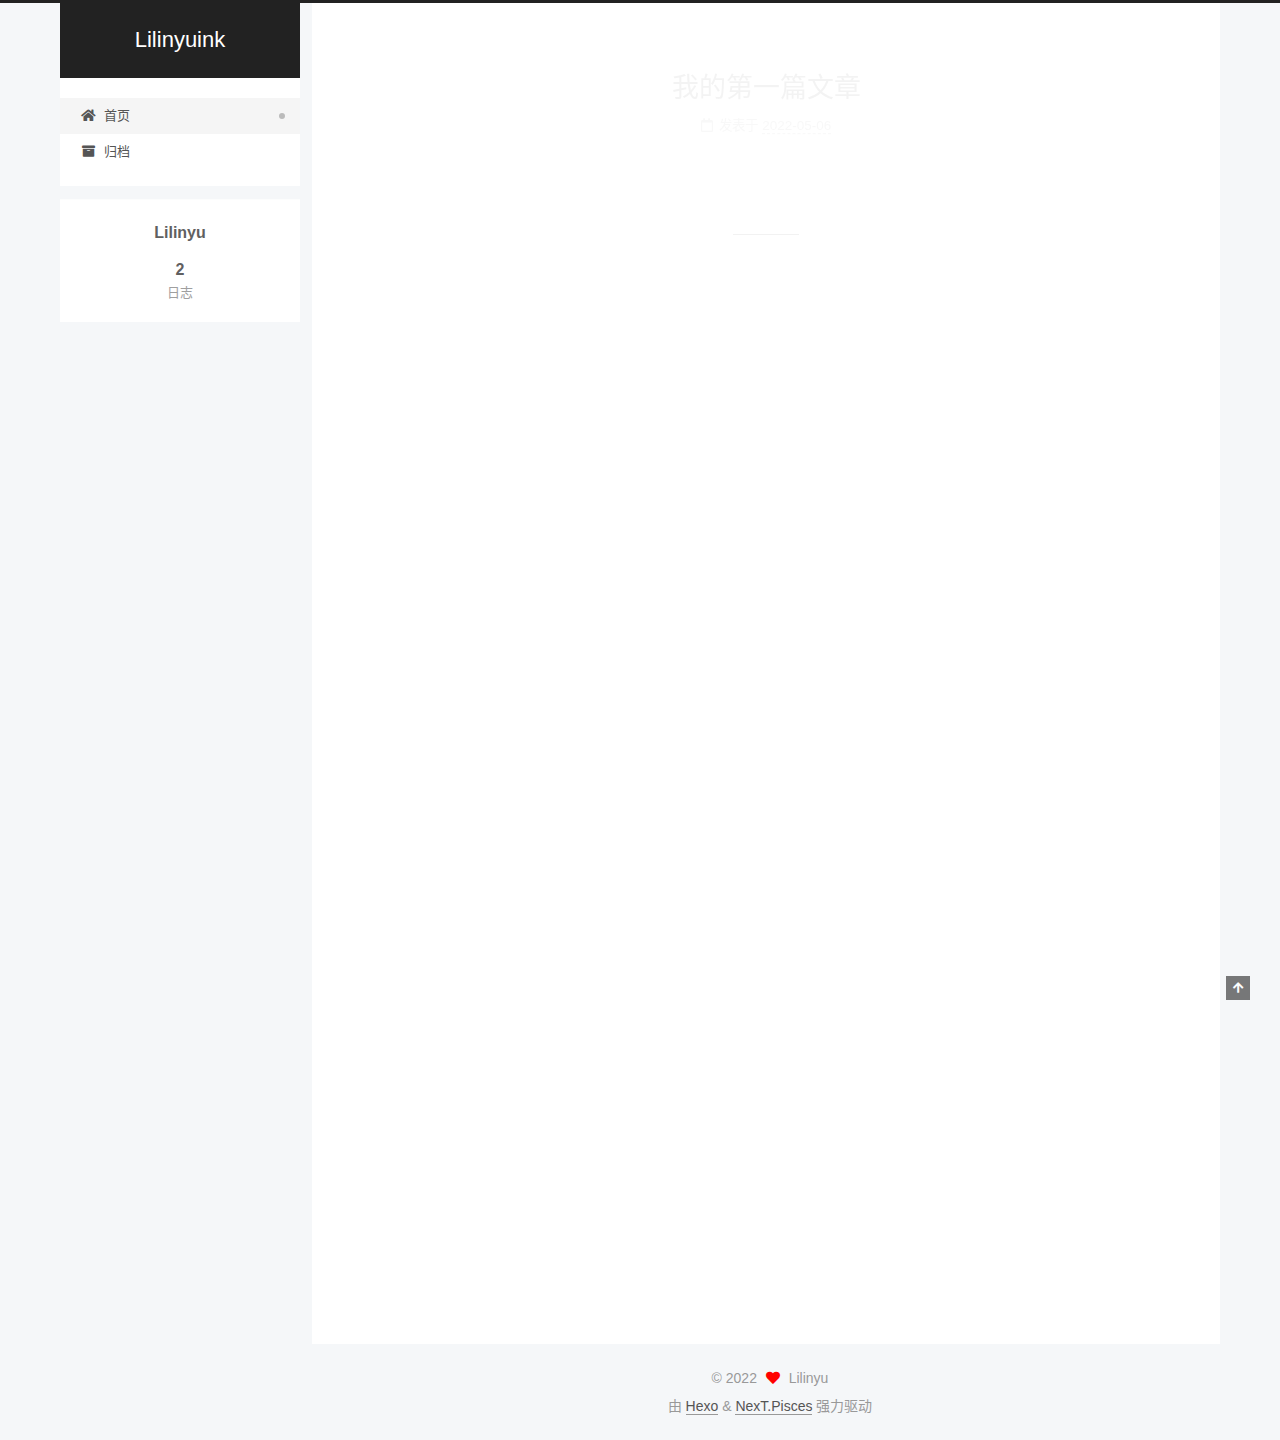
==== commit a6b5124e: "Site updated: 2022-05-06 20:56:25" ====
--- a/index.html
+++ b/index.html
@@ -1,128 +1,254 @@
 <!DOCTYPE html>
-<html>
+<html lang="zh-CN">
 <head>
-  <meta charset="utf-8">
-  
-
-  
-  <title>Hexo</title>
-  <meta name="viewport" content="width=device-width, initial-scale=1, maximum-scale=1">
+  <meta charset="UTF-8">
+<meta name="viewport" content="width=device-width, initial-scale=1, maximum-scale=2">
+<meta name="theme-color" content="#222">
+<meta name="generator" content="Hexo 5.4.2">
+  <link rel="apple-touch-icon" sizes="180x180" href="/images/apple-touch-icon-next.png">
+  <link rel="icon" type="image/png" sizes="32x32" href="/images/favicon-32x32-next.png">
+  <link rel="icon" type="image/png" sizes="16x16" href="/images/favicon-16x16-next.png">
+  <link rel="mask-icon" href="/images/logo.svg" color="#222">
+
+<link rel="stylesheet" href="/css/main.css">
+
+
+<link rel="stylesheet" href="/lib/font-awesome/css/all.min.css">
+
+<script id="hexo-configurations">
+    var NexT = window.NexT || {};
+    var CONFIG = {"hostname":"example.com","root":"/","scheme":"Pisces","version":"7.8.0","exturl":false,"sidebar":{"position":"left","display":"post","padding":18,"offset":12,"onmobile":false},"copycode":{"enable":false,"show_result":false,"style":null},"back2top":{"enable":true,"sidebar":false,"scrollpercent":false},"bookmark":{"enable":false,"color":"#222","save":"auto"},"fancybox":false,"mediumzoom":false,"lazyload":false,"pangu":false,"comments":{"style":"tabs","active":null,"storage":true,"lazyload":false,"nav":null},"algolia":{"hits":{"per_page":10},"labels":{"input_placeholder":"Search for Posts","hits_empty":"We didn't find any results for the search: ${query}","hits_stats":"${hits} results found in ${time} ms"}},"localsearch":{"enable":false,"trigger":"auto","top_n_per_article":1,"unescape":false,"preload":false},"motion":{"enable":true,"async":false,"transition":{"post_block":"fadeIn","post_header":"slideDownIn","post_body":"slideDownIn","coll_header":"slideLeftIn","sidebar":"slideUpIn"}}};
+  </script>
+
   <meta property="og:type" content="website">
-<meta property="og:title" content="Hexo">
+<meta property="og:title" content="Lilinyuink">
 <meta property="og:url" content="http://example.com/index.html">
-<meta property="og:site_name" content="Hexo">
-<meta property="og:locale" content="en_US">
-<meta property="article:author" content="John Doe">
+<meta property="og:site_name" content="Lilinyuink">
+<meta property="og:locale" content="zh_CN">
+<meta property="article:author" content="Lilinyu">
+<meta property="article:tag" content="JAVA基础，计算机网络，数据结构与算法">
 <meta name="twitter:card" content="summary">
-  
-    <link rel="alternate" href="/atom.xml" title="Hexo" type="application/atom+xml">
-  
-  
-    <link rel="icon" href="/favicon.png">
-  
-  
-    <link href="//fonts.googleapis.com/css?family=Source+Code+Pro" rel="stylesheet" type="text/css">
-  
-  
-<link rel="stylesheet" href="/css/style.css">
-
-<meta name="generator" content="Hexo 5.4.2"></head>
-
-<body>
-  <div id="container">
-    <div id="wrap">
-      <header id="header">
-  <div id="banner"></div>
-  <div id="header-outer" class="outer">
-    <div id="header-title" class="inner">
-      <h1 id="logo-wrap">
-        <a href="/" id="logo">Hexo</a>
-      </h1>
-      
+
+<link rel="canonical" href="http://example.com/">
+
+
+<script id="page-configurations">
+  // https://hexo.io/docs/variables.html
+  CONFIG.page = {
+    sidebar: "",
+    isHome : true,
+    isPost : false,
+    lang   : 'zh-CN'
+  };
+</script>
+
+  <title>Lilinyuink</title>
+  
+
+
+
+
+
+
+  <noscript>
+  <style>
+  .use-motion .brand,
+  .use-motion .menu-item,
+  .sidebar-inner,
+  .use-motion .post-block,
+  .use-motion .pagination,
+  .use-motion .comments,
+  .use-motion .post-header,
+  .use-motion .post-body,
+  .use-motion .collection-header { opacity: initial; }
+
+  .use-motion .site-title,
+  .use-motion .site-subtitle {
+    opacity: initial;
+    top: initial;
+  }
+
+  .use-motion .logo-line-before i { left: initial; }
+  .use-motion .logo-line-after i { right: initial; }
+  </style>
+</noscript>
+
+</head>
+
+<body itemscope itemtype="http://schema.org/WebPage">
+  <div class="container use-motion">
+    <div class="headband"></div>
+
+    <header class="header" itemscope itemtype="http://schema.org/WPHeader">
+      <div class="header-inner"><div class="site-brand-container">
+  <div class="site-nav-toggle">
+    <div class="toggle" aria-label="切换导航栏">
+      <span class="toggle-line toggle-line-first"></span>
+      <span class="toggle-line toggle-line-middle"></span>
+      <span class="toggle-line toggle-line-last"></span>
     </div>
-    <div id="header-inner" class="inner">
-      <nav id="main-nav">
-        <a id="main-nav-toggle" class="nav-icon"></a>
-        
-          <a class="main-nav-link" href="/">Home</a>
-        
-          <a class="main-nav-link" href="/archives">Archives</a>
-        
-      </nav>
-      <nav id="sub-nav">
-        
-          <a id="nav-rss-link" class="nav-icon" href="/atom.xml" title="RSS Feed"></a>
-        
-        <a id="nav-search-btn" class="nav-icon" title="Search"></a>
-      </nav>
-      <div id="search-form-wrap">
-        <form action="//google.com/search" method="get" accept-charset="UTF-8" class="search-form"><input type="search" name="q" class="search-form-input" placeholder="Search"><button type="submit" class="search-form-submit">&#xF002;</button><input type="hidden" name="sitesearch" value="http://example.com"></form>
-      </div>
+  </div>
+
+  <div class="site-meta">
+
+    <a href="/" class="brand" rel="start">
+      <span class="logo-line-before"><i></i></span>
+      <h1 class="site-title">Lilinyuink</h1>
+      <span class="logo-line-after"><i></i></span>
+    </a>
+  </div>
+
+  <div class="site-nav-right">
+    <div class="toggle popup-trigger">
     </div>
   </div>
-</header>
-      <div class="outer">
-        <section id="main">
-  
-    <article id="post-我的第一篇文章" class="article article-type-post" itemscope itemprop="blogPost">
-  <div class="article-meta">
-    <a href="/2022/05/06/%E6%88%91%E7%9A%84%E7%AC%AC%E4%B8%80%E7%AF%87%E6%96%87%E7%AB%A0/" class="article-date">
-  <time datetime="2022-05-06T12:16:16.000Z" itemprop="datePublished">2022-05-06</time>
-</a>
-    
-  </div>
-  <div class="article-inner">
-    
-    
-      <header class="article-header">
-        
-  
-    <h1 itemprop="name">
-      <a class="article-title" href="/2022/05/06/%E6%88%91%E7%9A%84%E7%AC%AC%E4%B8%80%E7%AF%87%E6%96%87%E7%AB%A0/">我的第一篇文章</a>
-    </h1>
-  
-
+</div>
+
+
+
+
+<nav class="site-nav">
+  <ul id="menu" class="main-menu menu">
+        <li class="menu-item menu-item-home">
+
+    <a href="/" rel="section"><i class="fa fa-home fa-fw"></i>首页</a>
+
+  </li>
+        <li class="menu-item menu-item-archives">
+
+    <a href="/archives/" rel="section"><i class="fa fa-archive fa-fw"></i>归档</a>
+
+  </li>
+  </ul>
+</nav>
+
+
+
+
+</div>
+    </header>
+
+    
+  <div class="back-to-top">
+    <i class="fa fa-arrow-up"></i>
+    <span>0%</span>
+  </div>
+
+
+    <main class="main">
+      <div class="main-inner">
+        <div class="content-wrap">
+          
+
+          <div class="content index posts-expand">
+            
+      
+  
+  
+  <article itemscope itemtype="http://schema.org/Article" class="post-block" lang="zh-CN">
+    <link itemprop="mainEntityOfPage" href="http://example.com/2022/05/06/%E6%88%91%E7%9A%84%E7%AC%AC%E4%B8%80%E7%AF%87%E6%96%87%E7%AB%A0/">
+
+    <span hidden itemprop="author" itemscope itemtype="http://schema.org/Person">
+      <meta itemprop="image" content="/images/avatar.gif">
+      <meta itemprop="name" content="Lilinyu">
+      <meta itemprop="description" content="">
+    </span>
+
+    <span hidden itemprop="publisher" itemscope itemtype="http://schema.org/Organization">
+      <meta itemprop="name" content="Lilinyuink">
+    </span>
+      <header class="post-header">
+        <h2 class="post-title" itemprop="name headline">
+          
+            <a href="/2022/05/06/%E6%88%91%E7%9A%84%E7%AC%AC%E4%B8%80%E7%AF%87%E6%96%87%E7%AB%A0/" class="post-title-link" itemprop="url">我的第一篇文章</a>
+        </h2>
+
+        <div class="post-meta">
+            <span class="post-meta-item">
+              <span class="post-meta-item-icon">
+                <i class="far fa-calendar"></i>
+              </span>
+              <span class="post-meta-item-text">发表于</span>
+
+              <time title="创建时间：2022-05-06 20:16:16" itemprop="dateCreated datePublished" datetime="2022-05-06T20:16:16+08:00">2022-05-06</time>
+            </span>
+
+          
+
+        </div>
       </header>
-    
-    <div class="article-entry" itemprop="articleBody">
-      
-        
+
+    
+    
+    
+    <div class="post-body" itemprop="articleBody">
+
+      
+          
       
     </div>
-    <footer class="article-footer">
-      <a data-url="http://example.com/2022/05/06/%E6%88%91%E7%9A%84%E7%AC%AC%E4%B8%80%E7%AF%87%E6%96%87%E7%AB%A0/" data-id="cl2ueirmj0001rstx95a24786" class="article-share-link">Share</a>
-      
-      
-    </footer>
-  </div>
-  
-</article>
-
-
-  
-    <article id="post-hello-world" class="article article-type-post" itemscope itemprop="blogPost">
-  <div class="article-meta">
-    <a href="/2022/05/06/hello-world/" class="article-date">
-  <time datetime="2022-05-06T12:14:57.225Z" itemprop="datePublished">2022-05-06</time>
-</a>
-    
-  </div>
-  <div class="article-inner">
-    
-    
-      <header class="article-header">
-        
-  
-    <h1 itemprop="name">
-      <a class="article-title" href="/2022/05/06/hello-world/">Hello World</a>
-    </h1>
-  
-
+
+    
+    
+    
+      <footer class="post-footer">
+        <div class="post-eof"></div>
+      </footer>
+  </article>
+  
+  
+  
+
+      
+  
+  
+  <article itemscope itemtype="http://schema.org/Article" class="post-block" lang="zh-CN">
+    <link itemprop="mainEntityOfPage" href="http://example.com/2022/05/06/hello-world/">
+
+    <span hidden itemprop="author" itemscope itemtype="http://schema.org/Person">
+      <meta itemprop="image" content="/images/avatar.gif">
+      <meta itemprop="name" content="Lilinyu">
+      <meta itemprop="description" content="">
+    </span>
+
+    <span hidden itemprop="publisher" itemscope itemtype="http://schema.org/Organization">
+      <meta itemprop="name" content="Lilinyuink">
+    </span>
+      <header class="post-header">
+        <h2 class="post-title" itemprop="name headline">
+          
+            <a href="/2022/05/06/hello-world/" class="post-title-link" itemprop="url">Hello World</a>
+        </h2>
+
+        <div class="post-meta">
+            <span class="post-meta-item">
+              <span class="post-meta-item-icon">
+                <i class="far fa-calendar"></i>
+              </span>
+              <span class="post-meta-item-text">发表于</span>
+
+              <time title="创建时间：2022-05-06 20:14:57" itemprop="dateCreated datePublished" datetime="2022-05-06T20:14:57+08:00">2022-05-06</time>
+            </span>
+              <span class="post-meta-item">
+                <span class="post-meta-item-icon">
+                  <i class="far fa-calendar-check"></i>
+                </span>
+                <span class="post-meta-item-text">更新于</span>
+                <time title="修改时间：1985-10-26 16:15:00" itemprop="dateModified" datetime="1985-10-26T16:15:00+08:00">1985-10-26</time>
+              </span>
+
+          
+
+        </div>
       </header>
-    
-    <div class="article-entry" itemprop="articleBody">
-      
-        <p>Welcome to <a target="_blank" rel="noopener" href="https://hexo.io/">Hexo</a>! This is your very first post. Check <a target="_blank" rel="noopener" href="https://hexo.io/docs/">documentation</a> for more info. If you get any problems when using Hexo, you can find the answer in <a target="_blank" rel="noopener" href="https://hexo.io/docs/troubleshooting.html">troubleshooting</a> or you can ask me on <a target="_blank" rel="noopener" href="https://github.com/hexojs/hexo/issues">GitHub</a>.</p>
+
+    
+    
+    
+    <div class="post-body" itemprop="articleBody">
+
+      
+          <p>Welcome to <a target="_blank" rel="noopener" href="https://hexo.io/">Hexo</a>! This is your very first post. Check <a target="_blank" rel="noopener" href="https://hexo.io/docs/">documentation</a> for more info. If you get any problems when using Hexo, you can find the answer in <a target="_blank" rel="noopener" href="https://hexo.io/docs/troubleshooting.html">troubleshooting</a> or you can ask me on <a target="_blank" rel="noopener" href="https://github.com/hexojs/hexo/issues">GitHub</a>.</p>
 <h2 id="Quick-Start"><a href="#Quick-Start" class="headerlink" title="Quick Start"></a>Quick Start</h2><h3 id="Create-a-new-post"><a href="#Create-a-new-post" class="headerlink" title="Create a new post"></a>Create a new post</h3><figure class="highlight bash"><table><tr><td class="gutter"><pre><span class="line">1</span><br></pre></td><td class="code"><pre><span class="line">$ hexo new <span class="string">&quot;My New Post&quot;</span></span><br></pre></td></tr></table></figure>
 
 <p>More info: <a target="_blank" rel="noopener" href="https://hexo.io/docs/writing.html">Writing</a></p>
@@ -138,99 +264,171 @@
 
       
     </div>
-    <footer class="article-footer">
-      <a data-url="http://example.com/2022/05/06/hello-world/" data-id="cl2ueirme0000rstx2l0rbm9v" class="article-share-link">Share</a>
-      
-      
+
+    
+    
+    
+      <footer class="post-footer">
+        <div class="post-eof"></div>
+      </footer>
+  </article>
+  
+  
+  
+
+
+  
+
+
+
+          </div>
+          
+
+<script>
+  window.addEventListener('tabs:register', () => {
+    let { activeClass } = CONFIG.comments;
+    if (CONFIG.comments.storage) {
+      activeClass = localStorage.getItem('comments_active') || activeClass;
+    }
+    if (activeClass) {
+      let activeTab = document.querySelector(`a[href="#comment-${activeClass}"]`);
+      if (activeTab) {
+        activeTab.click();
+      }
+    }
+  });
+  if (CONFIG.comments.storage) {
+    window.addEventListener('tabs:click', event => {
+      if (!event.target.matches('.tabs-comment .tab-content .tab-pane')) return;
+      let commentClass = event.target.classList[1];
+      localStorage.setItem('comments_active', commentClass);
+    });
+  }
+</script>
+
+        </div>
+          
+  
+  <div class="toggle sidebar-toggle">
+    <span class="toggle-line toggle-line-first"></span>
+    <span class="toggle-line toggle-line-middle"></span>
+    <span class="toggle-line toggle-line-last"></span>
+  </div>
+
+  <aside class="sidebar">
+    <div class="sidebar-inner">
+
+      <ul class="sidebar-nav motion-element">
+        <li class="sidebar-nav-toc">
+          文章目录
+        </li>
+        <li class="sidebar-nav-overview">
+          站点概览
+        </li>
+      </ul>
+
+      <!--noindex-->
+      <div class="post-toc-wrap sidebar-panel">
+      </div>
+      <!--/noindex-->
+
+      <div class="site-overview-wrap sidebar-panel">
+        <div class="site-author motion-element" itemprop="author" itemscope itemtype="http://schema.org/Person">
+  <p class="site-author-name" itemprop="name">Lilinyu</p>
+  <div class="site-description" itemprop="description"></div>
+</div>
+<div class="site-state-wrap motion-element">
+  <nav class="site-state">
+      <div class="site-state-item site-state-posts">
+          <a href="/archives/">
+        
+          <span class="site-state-item-count">2</span>
+          <span class="site-state-item-name">日志</span>
+        </a>
+      </div>
+  </nav>
+</div>
+
+
+
+      </div>
+
+    </div>
+  </aside>
+  <div id="sidebar-dimmer"></div>
+
+
+      </div>
+    </main>
+
+    <footer class="footer">
+      <div class="footer-inner">
+        
+
+        
+
+<div class="copyright">
+  
+  &copy; 
+  <span itemprop="copyrightYear">2022</span>
+  <span class="with-love">
+    <i class="fa fa-heart"></i>
+  </span>
+  <span class="author" itemprop="copyrightHolder">Lilinyu</span>
+</div>
+  <div class="powered-by">由 <a href="https://hexo.io/" class="theme-link" rel="noopener" target="_blank">Hexo</a> & <a href="https://pisces.theme-next.org/" class="theme-link" rel="noopener" target="_blank">NexT.Pisces</a> 强力驱动
+  </div>
+
+        
+
+
+
+
+
+
+
+
+      </div>
     </footer>
   </div>
-  
-</article>
-
-
-  
-
-
-</section>
-        
-          <aside id="sidebar">
-  
-    
-
-  
-    
-
-  
-    
-  
-    
-  <div class="widget-wrap">
-    <h3 class="widget-title">Archives</h3>
-    <div class="widget">
-      <ul class="archive-list"><li class="archive-list-item"><a class="archive-list-link" href="/archives/2022/05/">May 2022</a></li></ul>
-    </div>
-  </div>
-
-
-  
-    
-  <div class="widget-wrap">
-    <h3 class="widget-title">Recent Posts</h3>
-    <div class="widget">
-      <ul>
-        
-          <li>
-            <a href="/2022/05/06/%E6%88%91%E7%9A%84%E7%AC%AC%E4%B8%80%E7%AF%87%E6%96%87%E7%AB%A0/">我的第一篇文章</a>
-          </li>
-        
-          <li>
-            <a href="/2022/05/06/hello-world/">Hello World</a>
-          </li>
-        
-      </ul>
-    </div>
-  </div>
-
-  
-</aside>
-        
-      </div>
-      <footer id="footer">
-  
-  <div class="outer">
-    <div id="footer-info" class="inner">
-      &copy; 2022 John Doe<br>
-      Powered by <a href="http://hexo.io/" target="_blank">Hexo</a>
-    </div>
-  </div>
-</footer>
-    </div>
-    <nav id="mobile-nav">
-  
-    <a href="/" class="mobile-nav-link">Home</a>
-  
-    <a href="/archives" class="mobile-nav-link">Archives</a>
-  
-</nav>
-    
-
-<script src="//ajax.googleapis.com/ajax/libs/jquery/2.0.3/jquery.min.js"></script>
-
-
-  
-<link rel="stylesheet" href="/fancybox/jquery.fancybox.css">
-
-  
-<script src="/fancybox/jquery.fancybox.pack.js"></script>
-
-
-
-
-<script src="/js/script.js"></script>
-
-
-
-
-  </div>
+
+  
+  <script src="/lib/anime.min.js"></script>
+  <script src="/lib/velocity/velocity.min.js"></script>
+  <script src="/lib/velocity/velocity.ui.min.js"></script>
+
+<script src="/js/utils.js"></script>
+
+<script src="/js/motion.js"></script>
+
+
+<script src="/js/schemes/pisces.js"></script>
+
+
+<script src="/js/next-boot.js"></script>
+
+
+
+
+  
+
+
+
+
+
+
+
+
+
+
+
+
+
+
+
+  
+
+  
+
 </body>
-</html>+</html>
--- a/css/main.css
+++ b/css/main.css
@@ -0,0 +1,2441 @@
+:root {
+  --body-bg-color: #f5f7f9;
+  --content-bg-color: #fff;
+  --card-bg-color: #f5f5f5;
+  --text-color: #555;
+  --blockquote-color: #666;
+  --link-color: #555;
+  --link-hover-color: #222;
+  --brand-color: #fff;
+  --brand-hover-color: #fff;
+  --table-row-odd-bg-color: #f9f9f9;
+  --table-row-hover-bg-color: #f5f5f5;
+  --menu-item-bg-color: #f5f5f5;
+  --btn-default-bg: #fff;
+  --btn-default-color: #555;
+  --btn-default-border-color: #555;
+  --btn-default-hover-bg: #222;
+  --btn-default-hover-color: #fff;
+  --btn-default-hover-border-color: #222;
+}
+html {
+  line-height: 1.15; /* 1 */
+  -webkit-text-size-adjust: 100%; /* 2 */
+}
+body {
+  margin: 0;
+}
+main {
+  display: block;
+}
+h1 {
+  font-size: 2em;
+  margin: 0.67em 0;
+}
+hr {
+  box-sizing: content-box; /* 1 */
+  height: 0; /* 1 */
+  overflow: visible; /* 2 */
+}
+pre {
+  font-family: monospace, monospace; /* 1 */
+  font-size: 1em; /* 2 */
+}
+a {
+  background: transparent;
+}
+abbr[title] {
+  border-bottom: none; /* 1 */
+  text-decoration: underline; /* 2 */
+  text-decoration: underline dotted; /* 2 */
+}
+b,
+strong {
+  font-weight: bolder;
+}
+code,
+kbd,
+samp {
+  font-family: monospace, monospace; /* 1 */
+  font-size: 1em; /* 2 */
+}
+small {
+  font-size: 80%;
+}
+sub,
+sup {
+  font-size: 75%;
+  line-height: 0;
+  position: relative;
+  vertical-align: baseline;
+}
+sub {
+  bottom: -0.25em;
+}
+sup {
+  top: -0.5em;
+}
+img {
+  border-style: none;
+}
+button,
+input,
+optgroup,
+select,
+textarea {
+  font-family: inherit; /* 1 */
+  font-size: 100%; /* 1 */
+  line-height: 1.15; /* 1 */
+  margin: 0; /* 2 */
+}
+button,
+input {
+/* 1 */
+  overflow: visible;
+}
+button,
+select {
+/* 1 */
+  text-transform: none;
+}
+button,
+[type='button'],
+[type='reset'],
+[type='submit'] {
+  -webkit-appearance: button;
+}
+button::-moz-focus-inner,
+[type='button']::-moz-focus-inner,
+[type='reset']::-moz-focus-inner,
+[type='submit']::-moz-focus-inner {
+  border-style: none;
+  padding: 0;
+}
+button:-moz-focusring,
+[type='button']:-moz-focusring,
+[type='reset']:-moz-focusring,
+[type='submit']:-moz-focusring {
+  outline: 1px dotted ButtonText;
+}
+fieldset {
+  padding: 0.35em 0.75em 0.625em;
+}
+legend {
+  box-sizing: border-box; /* 1 */
+  color: inherit; /* 2 */
+  display: table; /* 1 */
+  max-width: 100%; /* 1 */
+  padding: 0; /* 3 */
+  white-space: normal; /* 1 */
+}
+progress {
+  vertical-align: baseline;
+}
+textarea {
+  overflow: auto;
+}
+[type='checkbox'],
+[type='radio'] {
+  box-sizing: border-box; /* 1 */
+  padding: 0; /* 2 */
+}
+[type='number']::-webkit-inner-spin-button,
+[type='number']::-webkit-outer-spin-button {
+  height: auto;
+}
+[type='search'] {
+  outline-offset: -2px; /* 2 */
+  -webkit-appearance: textfield; /* 1 */
+}
+[type='search']::-webkit-search-decoration {
+  -webkit-appearance: none;
+}
+::-webkit-file-upload-button {
+  font: inherit; /* 2 */
+  -webkit-appearance: button; /* 1 */
+}
+details {
+  display: block;
+}
+summary {
+  display: list-item;
+}
+template {
+  display: none;
+}
+[hidden] {
+  display: none;
+}
+::selection {
+  background: #262a30;
+  color: #eee;
+}
+html,
+body {
+  height: 100%;
+}
+body {
+  background: var(--body-bg-color);
+  color: var(--text-color);
+  font-family: 'Lato', "PingFang SC", "Microsoft YaHei", sans-serif;
+  font-size: 1em;
+  line-height: 2;
+}
+@media (max-width: 991px) {
+  body {
+    padding-left: 0 !important;
+    padding-right: 0 !important;
+  }
+}
+h1,
+h2,
+h3,
+h4,
+h5,
+h6 {
+  font-family: 'Lato', "PingFang SC", "Microsoft YaHei", sans-serif;
+  font-weight: bold;
+  line-height: 1.5;
+  margin: 20px 0 15px;
+}
+h1 {
+  font-size: 1.5em;
+}
+h2 {
+  font-size: 1.375em;
+}
+h3 {
+  font-size: 1.25em;
+}
+h4 {
+  font-size: 1.125em;
+}
+h5 {
+  font-size: 1em;
+}
+h6 {
+  font-size: 0.875em;
+}
+p {
+  margin: 0 0 20px 0;
+}
+a,
+span.exturl {
+  border-bottom: 1px solid #999;
+  color: var(--link-color);
+  outline: 0;
+  text-decoration: none;
+  overflow-wrap: break-word;
+  word-wrap: break-word;
+  cursor: pointer;
+}
+a:hover,
+span.exturl:hover {
+  border-bottom-color: var(--link-hover-color);
+  color: var(--link-hover-color);
+}
+iframe,
+img,
+video {
+  display: block;
+  margin-left: auto;
+  margin-right: auto;
+  max-width: 100%;
+}
+hr {
+  background-image: repeating-linear-gradient(-45deg, #ddd, #ddd 4px, transparent 4px, transparent 8px);
+  border: 0;
+  height: 3px;
+  margin: 40px 0;
+}
+blockquote {
+  border-left: 4px solid #ddd;
+  color: var(--blockquote-color);
+  margin: 0;
+  padding: 0 15px;
+}
+blockquote cite::before {
+  content: '-';
+  padding: 0 5px;
+}
+dt {
+  font-weight: bold;
+}
+dd {
+  margin: 0;
+  padding: 0;
+}
+kbd {
+  background-color: #f5f5f5;
+  background-image: linear-gradient(#eee, #fff, #eee);
+  border: 1px solid #ccc;
+  border-radius: 0.2em;
+  box-shadow: 0.1em 0.1em 0.2em rgba(0,0,0,0.1);
+  color: #555;
+  font-family: inherit;
+  padding: 0.1em 0.3em;
+  white-space: nowrap;
+}
+.table-container {
+  overflow: auto;
+}
+table {
+  border-collapse: collapse;
+  border-spacing: 0;
+  font-size: 0.875em;
+  margin: 0 0 20px 0;
+  width: 100%;
+}
+tbody tr:nth-of-type(odd) {
+  background: var(--table-row-odd-bg-color);
+}
+tbody tr:hover {
+  background: var(--table-row-hover-bg-color);
+}
+caption,
+th,
+td {
+  font-weight: normal;
+  padding: 8px;
+  vertical-align: middle;
+}
+th,
+td {
+  border: 1px solid #ddd;
+  border-bottom: 3px solid #ddd;
+}
+th {
+  font-weight: 700;
+  padding-bottom: 10px;
+}
+td {
+  border-bottom-width: 1px;
+}
+.btn {
+  background: var(--btn-default-bg);
+  border: 2px solid var(--btn-default-border-color);
+  border-radius: 2px;
+  color: var(--btn-default-color);
+  display: inline-block;
+  font-size: 0.875em;
+  line-height: 2;
+  padding: 0 20px;
+  text-decoration: none;
+  transition-property: background-color;
+  transition-delay: 0s;
+  transition-duration: 0.2s;
+  transition-timing-function: ease-in-out;
+}
+.btn:hover {
+  background: var(--btn-default-hover-bg);
+  border-color: var(--btn-default-hover-border-color);
+  color: var(--btn-default-hover-color);
+}
+.btn + .btn {
+  margin: 0 0 8px 8px;
+}
+.btn .fa-fw {
+  text-align: left;
+  width: 1.285714285714286em;
+}
+.toggle {
+  line-height: 0;
+}
+.toggle .toggle-line {
+  background: #fff;
+  display: inline-block;
+  height: 2px;
+  left: 0;
+  position: relative;
+  top: 0;
+  transition: all 0.4s;
+  vertical-align: top;
+  width: 100%;
+}
+.toggle .toggle-line:not(:first-child) {
+  margin-top: 3px;
+}
+.toggle.toggle-arrow .toggle-line-first {
+  left: 50%;
+  top: 2px;
+  transform: rotate(45deg);
+  width: 50%;
+}
+.toggle.toggle-arrow .toggle-line-middle {
+  left: 2px;
+  width: 90%;
+}
+.toggle.toggle-arrow .toggle-line-last {
+  left: 50%;
+  top: -2px;
+  transform: rotate(-45deg);
+  width: 50%;
+}
+.toggle.toggle-close .toggle-line-first {
+  transform: rotate(-45deg);
+  top: 5px;
+}
+.toggle.toggle-close .toggle-line-middle {
+  opacity: 0;
+}
+.toggle.toggle-close .toggle-line-last {
+  transform: rotate(45deg);
+  top: -5px;
+}
+.highlight,
+pre {
+  background: #f7f7f7;
+  color: #4d4d4c;
+  line-height: 1.6;
+  margin: 0 auto 20px;
+}
+pre,
+code {
+  font-family: consolas, Menlo, monospace, "PingFang SC", "Microsoft YaHei";
+}
+code {
+  background: #eee;
+  border-radius: 3px;
+  color: #555;
+  padding: 2px 4px;
+  overflow-wrap: break-word;
+  word-wrap: break-word;
+}
+.highlight *::selection {
+  background: #d6d6d6;
+}
+.highlight pre {
+  border: 0;
+  margin: 0;
+  padding: 10px 0;
+}
+.highlight table {
+  border: 0;
+  margin: 0;
+  width: auto;
+}
+.highlight td {
+  border: 0;
+  padding: 0;
+}
+.highlight figcaption {
+  background: #eff2f3;
+  color: #4d4d4c;
+  display: flex;
+  font-size: 0.875em;
+  justify-content: space-between;
+  line-height: 1.2;
+  padding: 0.5em;
+}
+.highlight figcaption a {
+  color: #4d4d4c;
+}
+.highlight figcaption a:hover {
+  border-bottom-color: #4d4d4c;
+}
+.highlight .gutter {
+  -moz-user-select: none;
+  -ms-user-select: none;
+  -webkit-user-select: none;
+  user-select: none;
+}
+.highlight .gutter pre {
+  background: #eff2f3;
+  color: #869194;
+  padding-left: 10px;
+  padding-right: 10px;
+  text-align: right;
+}
+.highlight .code pre {
+  background: #f7f7f7;
+  padding-left: 10px;
+  width: 100%;
+}
+.gist table {
+  width: auto;
+}
+.gist table td {
+  border: 0;
+}
+pre {
+  overflow: auto;
+  padding: 10px;
+}
+pre code {
+  background: none;
+  color: #4d4d4c;
+  font-size: 0.875em;
+  padding: 0;
+  text-shadow: none;
+}
+pre .deletion {
+  background: #fdd;
+}
+pre .addition {
+  background: #dfd;
+}
+pre .meta {
+  color: #eab700;
+  -moz-user-select: none;
+  -ms-user-select: none;
+  -webkit-user-select: none;
+  user-select: none;
+}
+pre .comment {
+  color: #8e908c;
+}
+pre .variable,
+pre .attribute,
+pre .tag,
+pre .name,
+pre .regexp,
+pre .ruby .constant,
+pre .xml .tag .title,
+pre .xml .pi,
+pre .xml .doctype,
+pre .html .doctype,
+pre .css .id,
+pre .css .class,
+pre .css .pseudo {
+  color: #c82829;
+}
+pre .number,
+pre .preprocessor,
+pre .built_in,
+pre .builtin-name,
+pre .literal,
+pre .params,
+pre .constant,
+pre .command {
+  color: #f5871f;
+}
+pre .ruby .class .title,
+pre .css .rules .attribute,
+pre .string,
+pre .symbol,
+pre .value,
+pre .inheritance,
+pre .header,
+pre .ruby .symbol,
+pre .xml .cdata,
+pre .special,
+pre .formula {
+  color: #718c00;
+}
+pre .title,
+pre .css .hexcolor {
+  color: #3e999f;
+}
+pre .function,
+pre .python .decorator,
+pre .python .title,
+pre .ruby .function .title,
+pre .ruby .title .keyword,
+pre .perl .sub,
+pre .javascript .title,
+pre .coffeescript .title {
+  color: #4271ae;
+}
+pre .keyword,
+pre .javascript .function {
+  color: #8959a8;
+}
+.blockquote-center {
+  border-left: none;
+  margin: 40px 0;
+  padding: 0;
+  position: relative;
+  text-align: center;
+}
+.blockquote-center .fa {
+  display: block;
+  opacity: 0.6;
+  position: absolute;
+  width: 100%;
+}
+.blockquote-center .fa-quote-left {
+  border-top: 1px solid #ccc;
+  text-align: left;
+  top: -20px;
+}
+.blockquote-center .fa-quote-right {
+  border-bottom: 1px solid #ccc;
+  text-align: right;
+  bottom: -20px;
+}
+.blockquote-center p,
+.blockquote-center div {
+  text-align: center;
+}
+.post-body .group-picture img {
+  margin: 0 auto;
+  padding: 0 3px;
+}
+.group-picture-row {
+  margin-bottom: 6px;
+  overflow: hidden;
+}
+.group-picture-column {
+  float: left;
+  margin-bottom: 10px;
+}
+.post-body .label {
+  color: #555;
+  display: inline;
+  padding: 0 2px;
+}
+.post-body .label.default {
+  background: #f0f0f0;
+}
+.post-body .label.primary {
+  background: #efe6f7;
+}
+.post-body .label.info {
+  background: #e5f2f8;
+}
+.post-body .label.success {
+  background: #e7f4e9;
+}
+.post-body .label.warning {
+  background: #fcf6e1;
+}
+.post-body .label.danger {
+  background: #fae8eb;
+}
+.post-body .tabs {
+  margin-bottom: 20px;
+}
+.post-body .tabs,
+.tabs-comment {
+  display: block;
+  padding-top: 10px;
+  position: relative;
+}
+.post-body .tabs ul.nav-tabs,
+.tabs-comment ul.nav-tabs {
+  display: flex;
+  flex-wrap: wrap;
+  margin: 0;
+  margin-bottom: -1px;
+  padding: 0;
+}
+@media (max-width: 413px) {
+  .post-body .tabs ul.nav-tabs,
+  .tabs-comment ul.nav-tabs {
+    display: block;
+    margin-bottom: 5px;
+  }
+}
+.post-body .tabs ul.nav-tabs li.tab,
+.tabs-comment ul.nav-tabs li.tab {
+  border-bottom: 1px solid #ddd;
+  border-left: 1px solid transparent;
+  border-right: 1px solid transparent;
+  border-top: 3px solid transparent;
+  flex-grow: 1;
+  list-style-type: none;
+  border-radius: 0 0 0 0;
+}
+@media (max-width: 413px) {
+  .post-body .tabs ul.nav-tabs li.tab,
+  .tabs-comment ul.nav-tabs li.tab {
+    border-bottom: 1px solid transparent;
+    border-left: 3px solid transparent;
+    border-right: 1px solid transparent;
+    border-top: 1px solid transparent;
+  }
+}
+@media (max-width: 413px) {
+  .post-body .tabs ul.nav-tabs li.tab,
+  .tabs-comment ul.nav-tabs li.tab {
+    border-radius: 0;
+  }
+}
+.post-body .tabs ul.nav-tabs li.tab a,
+.tabs-comment ul.nav-tabs li.tab a {
+  border-bottom: initial;
+  display: block;
+  line-height: 1.8;
+  outline: 0;
+  padding: 0.25em 0.75em;
+  text-align: center;
+  transition-delay: 0s;
+  transition-duration: 0.2s;
+  transition-timing-function: ease-out;
+}
+.post-body .tabs ul.nav-tabs li.tab a i,
+.tabs-comment ul.nav-tabs li.tab a i {
+  width: 1.285714285714286em;
+}
+.post-body .tabs ul.nav-tabs li.tab.active,
+.tabs-comment ul.nav-tabs li.tab.active {
+  border-bottom: 1px solid transparent;
+  border-left: 1px solid #ddd;
+  border-right: 1px solid #ddd;
+  border-top: 3px solid #fc6423;
+}
+@media (max-width: 413px) {
+  .post-body .tabs ul.nav-tabs li.tab.active,
+  .tabs-comment ul.nav-tabs li.tab.active {
+    border-bottom: 1px solid #ddd;
+    border-left: 3px solid #fc6423;
+    border-right: 1px solid #ddd;
+    border-top: 1px solid #ddd;
+  }
+}
+.post-body .tabs ul.nav-tabs li.tab.active a,
+.tabs-comment ul.nav-tabs li.tab.active a {
+  color: var(--link-color);
+  cursor: default;
+}
+.post-body .tabs .tab-content .tab-pane,
+.tabs-comment .tab-content .tab-pane {
+  border: 1px solid #ddd;
+  border-top: 0;
+  padding: 20px 20px 0 20px;
+  border-radius: 0;
+}
+.post-body .tabs .tab-content .tab-pane:not(.active),
+.tabs-comment .tab-content .tab-pane:not(.active) {
+  display: none;
+}
+.post-body .tabs .tab-content .tab-pane.active,
+.tabs-comment .tab-content .tab-pane.active {
+  display: block;
+}
+.post-body .tabs .tab-content .tab-pane.active:nth-of-type(1),
+.tabs-comment .tab-content .tab-pane.active:nth-of-type(1) {
+  border-radius: 0 0 0 0;
+}
+@media (max-width: 413px) {
+  .post-body .tabs .tab-content .tab-pane.active:nth-of-type(1),
+  .tabs-comment .tab-content .tab-pane.active:nth-of-type(1) {
+    border-radius: 0;
+  }
+}
+.post-body .note {
+  border-radius: 3px;
+  margin-bottom: 20px;
+  padding: 1em;
+  position: relative;
+  border: 1px solid #eee;
+  border-left-width: 5px;
+}
+.post-body .note h2,
+.post-body .note h3,
+.post-body .note h4,
+.post-body .note h5,
+.post-body .note h6 {
+  margin-top: 0;
+  border-bottom: initial;
+  margin-bottom: 0;
+  padding-top: 0;
+}
+.post-body .note p:first-child,
+.post-body .note ul:first-child,
+.post-body .note ol:first-child,
+.post-body .note table:first-child,
+.post-body .note pre:first-child,
+.post-body .note blockquote:first-child,
+.post-body .note img:first-child {
+  margin-top: 0;
+}
+.post-body .note p:last-child,
+.post-body .note ul:last-child,
+.post-body .note ol:last-child,
+.post-body .note table:last-child,
+.post-body .note pre:last-child,
+.post-body .note blockquote:last-child,
+.post-body .note img:last-child {
+  margin-bottom: 0;
+}
+.post-body .note.default {
+  border-left-color: #777;
+}
+.post-body .note.default h2,
+.post-body .note.default h3,
+.post-body .note.default h4,
+.post-body .note.default h5,
+.post-body .note.default h6 {
+  color: #777;
+}
+.post-body .note.primary {
+  border-left-color: #6f42c1;
+}
+.post-body .note.primary h2,
+.post-body .note.primary h3,
+.post-body .note.primary h4,
+.post-body .note.primary h5,
+.post-body .note.primary h6 {
+  color: #6f42c1;
+}
+.post-body .note.info {
+  border-left-color: #428bca;
+}
+.post-body .note.info h2,
+.post-body .note.info h3,
+.post-body .note.info h4,
+.post-body .note.info h5,
+.post-body .note.info h6 {
+  color: #428bca;
+}
+.post-body .note.success {
+  border-left-color: #5cb85c;
+}
+.post-body .note.success h2,
+.post-body .note.success h3,
+.post-body .note.success h4,
+.post-body .note.success h5,
+.post-body .note.success h6 {
+  color: #5cb85c;
+}
+.post-body .note.warning {
+  border-left-color: #f0ad4e;
+}
+.post-body .note.warning h2,
+.post-body .note.warning h3,
+.post-body .note.warning h4,
+.post-body .note.warning h5,
+.post-body .note.warning h6 {
+  color: #f0ad4e;
+}
+.post-body .note.danger {
+  border-left-color: #d9534f;
+}
+.post-body .note.danger h2,
+.post-body .note.danger h3,
+.post-body .note.danger h4,
+.post-body .note.danger h5,
+.post-body .note.danger h6 {
+  color: #d9534f;
+}
+.pagination .prev,
+.pagination .next,
+.pagination .page-number,
+.pagination .space {
+  display: inline-block;
+  margin: 0 10px;
+  padding: 0 11px;
+  position: relative;
+  top: -1px;
+}
+@media (max-width: 767px) {
+  .pagination .prev,
+  .pagination .next,
+  .pagination .page-number,
+  .pagination .space {
+    margin: 0 5px;
+  }
+}
+.pagination {
+  border-top: 1px solid #eee;
+  margin: 120px 0 0;
+  text-align: center;
+}
+.pagination .prev,
+.pagination .next,
+.pagination .page-number {
+  border-bottom: 0;
+  border-top: 1px solid #eee;
+  transition-property: border-color;
+  transition-delay: 0s;
+  transition-duration: 0.2s;
+  transition-timing-function: ease-in-out;
+}
+.pagination .prev:hover,
+.pagination .next:hover,
+.pagination .page-number:hover {
+  border-top-color: #222;
+}
+.pagination .space {
+  margin: 0;
+  padding: 0;
+}
+.pagination .prev {
+  margin-left: 0;
+}
+.pagination .next {
+  margin-right: 0;
+}
+.pagination .page-number.current {
+  background: #ccc;
+  border-top-color: #ccc;
+  color: #fff;
+}
+@media (max-width: 767px) {
+  .pagination {
+    border-top: none;
+  }
+  .pagination .prev,
+  .pagination .next,
+  .pagination .page-number {
+    border-bottom: 1px solid #eee;
+    border-top: 0;
+    margin-bottom: 10px;
+    padding: 0 10px;
+  }
+  .pagination .prev:hover,
+  .pagination .next:hover,
+  .pagination .page-number:hover {
+    border-bottom-color: #222;
+  }
+}
+.comments {
+  margin-top: 60px;
+  overflow: hidden;
+}
+.comment-button-group {
+  display: flex;
+  flex-wrap: wrap-reverse;
+  justify-content: center;
+  margin: 1em 0;
+}
+.comment-button-group .comment-button {
+  margin: 0.1em 0.2em;
+}
+.comment-button-group .comment-button.active {
+  background: var(--btn-default-hover-bg);
+  border-color: var(--btn-default-hover-border-color);
+  color: var(--btn-default-hover-color);
+}
+.comment-position {
+  display: none;
+}
+.comment-position.active {
+  display: block;
+}
+.tabs-comment {
+  background: var(--content-bg-color);
+  margin-top: 4em;
+  padding-top: 0;
+}
+.tabs-comment .comments {
+  border: 0;
+  box-shadow: none;
+  margin-top: 0;
+  padding-top: 0;
+}
+.container {
+  min-height: 100%;
+  position: relative;
+}
+.main-inner {
+  margin: 0 auto;
+  width: calc(100% - 20px);
+}
+@media (min-width: 1200px) {
+  .main-inner {
+    width: 1160px;
+  }
+}
+@media (min-width: 1600px) {
+  .main-inner {
+    width: 73%;
+  }
+}
+@media (max-width: 767px) {
+  .content-wrap {
+    padding: 0 20px;
+  }
+}
+.header {
+  background: transparent;
+}
+.header-inner {
+  margin: 0 auto;
+  width: calc(100% - 20px);
+}
+@media (min-width: 1200px) {
+  .header-inner {
+    width: 1160px;
+  }
+}
+@media (min-width: 1600px) {
+  .header-inner {
+    width: 73%;
+  }
+}
+.site-brand-container {
+  display: flex;
+  flex-shrink: 0;
+  padding: 0 10px;
+}
+.headband {
+  background: #222;
+  height: 3px;
+}
+.site-meta {
+  flex-grow: 1;
+  text-align: center;
+}
+@media (max-width: 767px) {
+  .site-meta {
+    text-align: center;
+  }
+}
+.brand {
+  border-bottom: none;
+  color: var(--brand-color);
+  display: inline-block;
+  line-height: 1.375em;
+  padding: 0 40px;
+  position: relative;
+}
+.brand:hover {
+  color: var(--brand-hover-color);
+}
+.site-title {
+  font-family: 'Lato', "PingFang SC", "Microsoft YaHei", sans-serif;
+  font-size: 1.375em;
+  font-weight: normal;
+  margin: 0;
+}
+.site-subtitle {
+  color: #ddd;
+  font-size: 0.8125em;
+  margin: 10px 0;
+}
+.use-motion .brand {
+  opacity: 0;
+}
+.use-motion .site-title,
+.use-motion .site-subtitle,
+.use-motion .custom-logo-image {
+  opacity: 0;
+  position: relative;
+  top: -10px;
+}
+.site-nav-toggle,
+.site-nav-right {
+  display: none;
+}
+@media (max-width: 767px) {
+  .site-nav-toggle,
+  .site-nav-right {
+    display: flex;
+    flex-direction: column;
+    justify-content: center;
+  }
+}
+.site-nav-toggle .toggle,
+.site-nav-right .toggle {
+  color: var(--text-color);
+  padding: 10px;
+  width: 22px;
+}
+.site-nav-toggle .toggle .toggle-line,
+.site-nav-right .toggle .toggle-line {
+  background: var(--text-color);
+  border-radius: 1px;
+}
+.site-nav {
+  display: block;
+}
+@media (max-width: 767px) {
+  .site-nav {
+    clear: both;
+    display: none;
+  }
+}
+.site-nav.site-nav-on {
+  display: block;
+}
+.menu {
+  margin-top: 20px;
+  padding-left: 0;
+  text-align: center;
+}
+.menu-item {
+  display: inline-block;
+  list-style: none;
+  margin: 0 10px;
+}
+@media (max-width: 767px) {
+  .menu-item {
+    display: block;
+    margin-top: 10px;
+  }
+  .menu-item.menu-item-search {
+    display: none;
+  }
+}
+.menu-item a,
+.menu-item span.exturl {
+  border-bottom: 0;
+  display: block;
+  font-size: 0.8125em;
+  transition-property: border-color;
+  transition-delay: 0s;
+  transition-duration: 0.2s;
+  transition-timing-function: ease-in-out;
+}
+@media (hover: none) {
+  .menu-item a:hover,
+  .menu-item span.exturl:hover {
+    border-bottom-color: transparent !important;
+  }
+}
+.menu-item .fa,
+.menu-item .fab,
+.menu-item .far,
+.menu-item .fas {
+  margin-right: 8px;
+}
+.menu-item .badge {
+  display: inline-block;
+  font-weight: bold;
+  line-height: 1;
+  margin-left: 0.35em;
+  margin-top: 0.35em;
+  text-align: center;
+  white-space: nowrap;
+}
+@media (max-width: 767px) {
+  .menu-item .badge {
+    float: right;
+    margin-left: 0;
+  }
+}
+.menu-item-active a,
+.menu .menu-item a:hover,
+.menu .menu-item span.exturl:hover {
+  background: var(--menu-item-bg-color);
+}
+.use-motion .menu-item {
+  opacity: 0;
+}
+.sidebar {
+  background: #222;
+  bottom: 0;
+  box-shadow: inset 0 2px 6px #000;
+  position: fixed;
+  top: 0;
+}
+@media (max-width: 991px) {
+  .sidebar {
+    display: none;
+  }
+}
+.sidebar-inner {
+  color: #999;
+  padding: 18px 10px;
+  text-align: center;
+}
+.cc-license {
+  margin-top: 10px;
+  text-align: center;
+}
+.cc-license .cc-opacity {
+  border-bottom: none;
+  opacity: 0.7;
+}
+.cc-license .cc-opacity:hover {
+  opacity: 0.9;
+}
+.cc-license img {
+  display: inline-block;
+}
+.site-author-image {
+  border: 1px solid #eee;
+  display: block;
+  margin: 0 auto;
+  max-width: 120px;
+  padding: 2px;
+}
+.site-author-name {
+  color: var(--text-color);
+  font-weight: 600;
+  margin: 0;
+  text-align: center;
+}
+.site-description {
+  color: #999;
+  font-size: 0.8125em;
+  margin-top: 0;
+  text-align: center;
+}
+.links-of-author {
+  margin-top: 15px;
+}
+.links-of-author a,
+.links-of-author span.exturl {
+  border-bottom-color: #555;
+  display: inline-block;
+  font-size: 0.8125em;
+  margin-bottom: 10px;
+  margin-right: 10px;
+  vertical-align: middle;
+}
+.links-of-author a::before,
+.links-of-author span.exturl::before {
+  background: #ffffdf;
+  border-radius: 50%;
+  content: ' ';
+  display: inline-block;
+  height: 4px;
+  margin-right: 3px;
+  vertical-align: middle;
+  width: 4px;
+}
+.sidebar-button {
+  margin-top: 15px;
+}
+.sidebar-button a {
+  border: 1px solid #fc6423;
+  border-radius: 4px;
+  color: #fc6423;
+  display: inline-block;
+  padding: 0 15px;
+}
+.sidebar-button a .fa,
+.sidebar-button a .fab,
+.sidebar-button a .far,
+.sidebar-button a .fas {
+  margin-right: 5px;
+}
+.sidebar-button a:hover {
+  background: #fc6423;
+  border: 1px solid #fc6423;
+  color: #fff;
+}
+.sidebar-button a:hover .fa,
+.sidebar-button a:hover .fab,
+.sidebar-button a:hover .far,
+.sidebar-button a:hover .fas {
+  color: #fff;
+}
+.links-of-blogroll {
+  font-size: 0.8125em;
+  margin-top: 10px;
+}
+.links-of-blogroll-title {
+  font-size: 0.875em;
+  font-weight: 600;
+  margin-top: 0;
+}
+.links-of-blogroll-list {
+  list-style: none;
+  margin: 0;
+  padding: 0;
+}
+#sidebar-dimmer {
+  display: none;
+}
+@media (max-width: 767px) {
+  #sidebar-dimmer {
+    background: #000;
+    display: block;
+    height: 100%;
+    left: 100%;
+    opacity: 0;
+    position: fixed;
+    top: 0;
+    width: 100%;
+    z-index: 1100;
+  }
+  .sidebar-active + #sidebar-dimmer {
+    opacity: 0.7;
+    transform: translateX(-100%);
+    transition: opacity 0.5s;
+  }
+}
+.sidebar-nav {
+  margin: 0;
+  padding-bottom: 20px;
+  padding-left: 0;
+}
+.sidebar-nav li {
+  border-bottom: 1px solid transparent;
+  color: var(--text-color);
+  cursor: pointer;
+  display: inline-block;
+  font-size: 0.875em;
+}
+.sidebar-nav li.sidebar-nav-overview {
+  margin-left: 10px;
+}
+.sidebar-nav li:hover {
+  color: #fc6423;
+}
+.sidebar-nav .sidebar-nav-active {
+  border-bottom-color: #fc6423;
+  color: #fc6423;
+}
+.sidebar-nav .sidebar-nav-active:hover {
+  color: #fc6423;
+}
+.sidebar-panel {
+  display: none;
+  overflow-x: hidden;
+  overflow-y: auto;
+}
+.sidebar-panel-active {
+  display: block;
+}
+.sidebar-toggle {
+  background: #222;
+  bottom: 45px;
+  cursor: pointer;
+  height: 14px;
+  left: 30px;
+  padding: 5px;
+  position: fixed;
+  width: 14px;
+  z-index: 1300;
+}
+@media (max-width: 991px) {
+  .sidebar-toggle {
+    left: 20px;
+    opacity: 0.8;
+    display: none;
+  }
+}
+.sidebar-toggle:hover .toggle-line {
+  background: #fc6423;
+}
+.post-toc {
+  font-size: 0.875em;
+}
+.post-toc ol {
+  list-style: none;
+  margin: 0;
+  padding: 0 2px 5px 10px;
+  text-align: left;
+}
+.post-toc ol > ol {
+  padding-left: 0;
+}
+.post-toc ol a {
+  transition-property: all;
+  transition-delay: 0s;
+  transition-duration: 0.2s;
+  transition-timing-function: ease-in-out;
+}
+.post-toc .nav-item {
+  line-height: 1.8;
+  overflow: hidden;
+  text-overflow: ellipsis;
+  white-space: nowrap;
+}
+.post-toc .nav .nav-child {
+  display: none;
+}
+.post-toc .nav .active > .nav-child {
+  display: block;
+}
+.post-toc .nav .active-current > .nav-child {
+  display: block;
+}
+.post-toc .nav .active-current > .nav-child > .nav-item {
+  display: block;
+}
+.post-toc .nav .active > a {
+  border-bottom-color: #fc6423;
+  color: #fc6423;
+}
+.post-toc .nav .active-current > a {
+  color: #fc6423;
+}
+.post-toc .nav .active-current > a:hover {
+  color: #fc6423;
+}
+.site-state {
+  display: flex;
+  justify-content: center;
+  line-height: 1.4;
+  margin-top: 10px;
+  overflow: hidden;
+  text-align: center;
+  white-space: nowrap;
+}
+.site-state-item {
+  padding: 0 15px;
+}
+.site-state-item:not(:first-child) {
+  border-left: 1px solid #eee;
+}
+.site-state-item a {
+  border-bottom: none;
+}
+.site-state-item-count {
+  display: block;
+  font-size: 1em;
+  font-weight: 600;
+  text-align: center;
+}
+.site-state-item-name {
+  color: #999;
+  font-size: 0.8125em;
+}
+.footer {
+  color: #999;
+  font-size: 0.875em;
+  padding: 20px 0;
+}
+.footer.footer-fixed {
+  bottom: 0;
+  left: 0;
+  position: absolute;
+  right: 0;
+}
+.footer-inner {
+  box-sizing: border-box;
+  margin: 0 auto;
+  text-align: center;
+  width: calc(100% - 20px);
+}
+@media (min-width: 1200px) {
+  .footer-inner {
+    width: 1160px;
+  }
+}
+@media (min-width: 1600px) {
+  .footer-inner {
+    width: 73%;
+  }
+}
+.languages {
+  display: inline-block;
+  font-size: 1.125em;
+  position: relative;
+}
+.languages .lang-select-label span {
+  margin: 0 0.5em;
+}
+.languages .lang-select {
+  height: 100%;
+  left: 0;
+  opacity: 0;
+  position: absolute;
+  top: 0;
+  width: 100%;
+}
+.with-love {
+  color: #ff0000;
+  display: inline-block;
+  margin: 0 5px;
+}
+.powered-by,
+.theme-info {
+  display: inline-block;
+}
+@-moz-keyframes iconAnimate {
+  0%, 100% {
+    transform: scale(1);
+  }
+  10%, 30% {
+    transform: scale(0.9);
+  }
+  20%, 40%, 60%, 80% {
+    transform: scale(1.1);
+  }
+  50%, 70% {
+    transform: scale(1.1);
+  }
+}
+@-webkit-keyframes iconAnimate {
+  0%, 100% {
+    transform: scale(1);
+  }
+  10%, 30% {
+    transform: scale(0.9);
+  }
+  20%, 40%, 60%, 80% {
+    transform: scale(1.1);
+  }
+  50%, 70% {
+    transform: scale(1.1);
+  }
+}
+@-o-keyframes iconAnimate {
+  0%, 100% {
+    transform: scale(1);
+  }
+  10%, 30% {
+    transform: scale(0.9);
+  }
+  20%, 40%, 60%, 80% {
+    transform: scale(1.1);
+  }
+  50%, 70% {
+    transform: scale(1.1);
+  }
+}
+@keyframes iconAnimate {
+  0%, 100% {
+    transform: scale(1);
+  }
+  10%, 30% {
+    transform: scale(0.9);
+  }
+  20%, 40%, 60%, 80% {
+    transform: scale(1.1);
+  }
+  50%, 70% {
+    transform: scale(1.1);
+  }
+}
+.back-to-top {
+  font-size: 12px;
+  text-align: center;
+  transition-delay: 0s;
+  transition-duration: 0.2s;
+  transition-timing-function: ease-in-out;
+}
+.back-to-top {
+  background: #222;
+  bottom: -100px;
+  box-sizing: border-box;
+  color: #fff;
+  cursor: pointer;
+  left: 30px;
+  opacity: 0.6;
+  padding: 0 6px;
+  position: fixed;
+  transition-property: bottom;
+  z-index: 1300;
+  width: 24px;
+}
+.back-to-top span {
+  display: none;
+}
+.back-to-top:hover {
+  color: #fc6423;
+}
+.back-to-top.back-to-top-on {
+  bottom: 30px;
+}
+@media (max-width: 991px) {
+  .back-to-top {
+    left: 20px;
+    opacity: 0.8;
+  }
+}
+.post-body {
+  font-family: 'Lato', "PingFang SC", "Microsoft YaHei", sans-serif;
+  overflow-wrap: break-word;
+  word-wrap: break-word;
+}
+@media (min-width: 1200px) {
+  .post-body {
+    font-size: 1.125em;
+  }
+}
+.post-body .exturl .fa {
+  font-size: 0.875em;
+  margin-left: 4px;
+}
+.post-body .image-caption,
+.post-body .figure .caption {
+  color: #999;
+  font-size: 0.875em;
+  font-weight: bold;
+  line-height: 1;
+  margin: -20px auto 15px;
+  text-align: center;
+}
+.post-sticky-flag {
+  display: inline-block;
+  transform: rotate(30deg);
+}
+.post-button {
+  margin-top: 40px;
+  text-align: center;
+}
+.use-motion .post-block,
+.use-motion .pagination,
+.use-motion .comments {
+  opacity: 0;
+}
+.use-motion .post-header {
+  opacity: 0;
+}
+.use-motion .post-body {
+  opacity: 0;
+}
+.use-motion .collection-header {
+  opacity: 0;
+}
+.posts-collapse {
+  margin-left: 35px;
+  position: relative;
+}
+@media (max-width: 767px) {
+  .posts-collapse {
+    margin-left: 0px;
+    margin-right: 0px;
+  }
+}
+.posts-collapse .collection-title {
+  font-size: 1.125em;
+  position: relative;
+}
+.posts-collapse .collection-title::before {
+  background: #999;
+  border: 1px solid #fff;
+  border-radius: 50%;
+  content: ' ';
+  height: 10px;
+  left: 0;
+  margin-left: -6px;
+  margin-top: -4px;
+  position: absolute;
+  top: 50%;
+  width: 10px;
+}
+.posts-collapse .collection-year {
+  font-size: 1.5em;
+  font-weight: bold;
+  margin: 60px 0;
+  position: relative;
+}
+.posts-collapse .collection-year::before {
+  background: #bbb;
+  border-radius: 50%;
+  content: ' ';
+  height: 8px;
+  left: 0;
+  margin-left: -4px;
+  margin-top: -4px;
+  position: absolute;
+  top: 50%;
+  width: 8px;
+}
+.posts-collapse .collection-header {
+  display: block;
+  margin: 0 0 0 20px;
+}
+.posts-collapse .collection-header small {
+  color: #bbb;
+  margin-left: 5px;
+}
+.posts-collapse .post-header {
+  border-bottom: 1px dashed #ccc;
+  margin: 30px 0;
+  padding-left: 15px;
+  position: relative;
+  transition-property: border;
+  transition-delay: 0s;
+  transition-duration: 0.2s;
+  transition-timing-function: ease-in-out;
+}
+.posts-collapse .post-header::before {
+  background: #bbb;
+  border: 1px solid #fff;
+  border-radius: 50%;
+  content: ' ';
+  height: 6px;
+  left: 0;
+  margin-left: -4px;
+  position: absolute;
+  top: 0.75em;
+  transition-property: background;
+  width: 6px;
+  transition-delay: 0s;
+  transition-duration: 0.2s;
+  transition-timing-function: ease-in-out;
+}
+.posts-collapse .post-header:hover {
+  border-bottom-color: #666;
+}
+.posts-collapse .post-header:hover::before {
+  background: #222;
+}
+.posts-collapse .post-meta {
+  display: inline;
+  font-size: 0.75em;
+  margin-right: 10px;
+}
+.posts-collapse .post-title {
+  display: inline;
+}
+.posts-collapse .post-title a,
+.posts-collapse .post-title span.exturl {
+  border-bottom: none;
+  color: var(--link-color);
+}
+.posts-collapse .post-title .fa-external-link-alt {
+  font-size: 0.875em;
+  margin-left: 5px;
+}
+.posts-collapse::before {
+  background: #f5f5f5;
+  content: ' ';
+  height: 100%;
+  left: 0;
+  margin-left: -2px;
+  position: absolute;
+  top: 1.25em;
+  width: 4px;
+}
+.post-eof {
+  background: #ccc;
+  height: 1px;
+  margin: 80px auto 60px;
+  text-align: center;
+  width: 8%;
+}
+.post-block:last-of-type .post-eof {
+  display: none;
+}
+.content {
+  padding-top: 40px;
+}
+@media (min-width: 992px) {
+  .post-body {
+    text-align: justify;
+  }
+}
+@media (max-width: 991px) {
+  .post-body {
+    text-align: justify;
+  }
+}
+.post-body h1,
+.post-body h2,
+.post-body h3,
+.post-body h4,
+.post-body h5,
+.post-body h6 {
+  padding-top: 10px;
+}
+.post-body h1 .header-anchor,
+.post-body h2 .header-anchor,
+.post-body h3 .header-anchor,
+.post-body h4 .header-anchor,
+.post-body h5 .header-anchor,
+.post-body h6 .header-anchor {
+  border-bottom-style: none;
+  color: #ccc;
+  float: right;
+  margin-left: 10px;
+  visibility: hidden;
+}
+.post-body h1 .header-anchor:hover,
+.post-body h2 .header-anchor:hover,
+.post-body h3 .header-anchor:hover,
+.post-body h4 .header-anchor:hover,
+.post-body h5 .header-anchor:hover,
+.post-body h6 .header-anchor:hover {
+  color: inherit;
+}
+.post-body h1:hover .header-anchor,
+.post-body h2:hover .header-anchor,
+.post-body h3:hover .header-anchor,
+.post-body h4:hover .header-anchor,
+.post-body h5:hover .header-anchor,
+.post-body h6:hover .header-anchor {
+  visibility: visible;
+}
+.post-body iframe,
+.post-body img,
+.post-body video {
+  margin-bottom: 20px;
+}
+.post-body .video-container {
+  height: 0;
+  margin-bottom: 20px;
+  overflow: hidden;
+  padding-top: 75%;
+  position: relative;
+  width: 100%;
+}
+.post-body .video-container iframe,
+.post-body .video-container object,
+.post-body .video-container embed {
+  height: 100%;
+  left: 0;
+  margin: 0;
+  position: absolute;
+  top: 0;
+  width: 100%;
+}
+.post-gallery {
+  align-items: center;
+  display: grid;
+  grid-gap: 10px;
+  grid-template-columns: 1fr 1fr 1fr;
+  margin-bottom: 20px;
+}
+@media (max-width: 767px) {
+  .post-gallery {
+    grid-template-columns: 1fr 1fr;
+  }
+}
+.post-gallery a {
+  border: 0;
+}
+.post-gallery img {
+  margin: 0;
+}
+.posts-expand .post-header {
+  font-size: 1.125em;
+}
+.posts-expand .post-title {
+  font-size: 1.5em;
+  font-weight: normal;
+  margin: initial;
+  text-align: center;
+  overflow-wrap: break-word;
+  word-wrap: break-word;
+}
+.posts-expand .post-title-link {
+  border-bottom: none;
+  color: var(--link-color);
+  display: inline-block;
+  position: relative;
+  vertical-align: top;
+}
+.posts-expand .post-title-link::before {
+  background: var(--link-color);
+  bottom: 0;
+  content: '';
+  height: 2px;
+  left: 0;
+  position: absolute;
+  transform: scaleX(0);
+  visibility: hidden;
+  width: 100%;
+  transition-delay: 0s;
+  transition-duration: 0.2s;
+  transition-timing-function: ease-in-out;
+}
+.posts-expand .post-title-link:hover::before {
+  transform: scaleX(1);
+  visibility: visible;
+}
+.posts-expand .post-title-link .fa-external-link-alt {
+  font-size: 0.875em;
+  margin-left: 5px;
+}
+.posts-expand .post-meta {
+  color: #999;
+  font-family: 'Lato', "PingFang SC", "Microsoft YaHei", sans-serif;
+  font-size: 0.75em;
+  margin: 3px 0 60px 0;
+  text-align: center;
+}
+.posts-expand .post-meta .post-description {
+  font-size: 0.875em;
+  margin-top: 2px;
+}
+.posts-expand .post-meta time {
+  border-bottom: 1px dashed #999;
+  cursor: pointer;
+}
+.post-meta .post-meta-item + .post-meta-item::before {
+  content: '|';
+  margin: 0 0.5em;
+}
+.post-meta-divider {
+  margin: 0 0.5em;
+}
+.post-meta-item-icon {
+  margin-right: 3px;
+}
+@media (max-width: 991px) {
+  .post-meta-item-icon {
+    display: inline-block;
+  }
+}
+@media (max-width: 991px) {
+  .post-meta-item-text {
+    display: none;
+  }
+}
+.post-nav {
+  border-top: 1px solid #eee;
+  display: flex;
+  justify-content: space-between;
+  margin-top: 15px;
+  padding: 10px 5px 0;
+}
+.post-nav-item {
+  flex: 1;
+}
+.post-nav-item a {
+  border-bottom: none;
+  display: block;
+  font-size: 0.875em;
+  line-height: 1.6;
+  position: relative;
+}
+.post-nav-item a:active {
+  top: 2px;
+}
+.post-nav-item .fa {
+  font-size: 0.75em;
+}
+.post-nav-item:first-child {
+  margin-right: 15px;
+}
+.post-nav-item:first-child .fa {
+  margin-right: 5px;
+}
+.post-nav-item:last-child {
+  margin-left: 15px;
+  text-align: right;
+}
+.post-nav-item:last-child .fa {
+  margin-left: 5px;
+}
+.rtl.post-body p,
+.rtl.post-body a,
+.rtl.post-body h1,
+.rtl.post-body h2,
+.rtl.post-body h3,
+.rtl.post-body h4,
+.rtl.post-body h5,
+.rtl.post-body h6,
+.rtl.post-body li,
+.rtl.post-body ul,
+.rtl.post-body ol {
+  direction: rtl;
+  font-family: UKIJ Ekran;
+}
+.rtl.post-title {
+  font-family: UKIJ Ekran;
+}
+.post-tags {
+  margin-top: 40px;
+  text-align: center;
+}
+.post-tags a {
+  display: inline-block;
+  font-size: 0.8125em;
+}
+.post-tags a:not(:last-child) {
+  margin-right: 10px;
+}
+.post-widgets {
+  border-top: 1px solid #eee;
+  margin-top: 15px;
+  text-align: center;
+}
+.wp_rating {
+  height: 20px;
+  line-height: 20px;
+  margin-top: 10px;
+  padding-top: 6px;
+  text-align: center;
+}
+.social-like {
+  display: flex;
+  font-size: 0.875em;
+  justify-content: center;
+  text-align: center;
+}
+.reward-container {
+  margin: 20px auto;
+  padding: 10px 0;
+  text-align: center;
+  width: 90%;
+}
+.reward-container button {
+  background: transparent;
+  border: 1px solid #fc6423;
+  border-radius: 0;
+  color: #fc6423;
+  cursor: pointer;
+  line-height: 2;
+  outline: 0;
+  padding: 0 15px;
+  vertical-align: text-top;
+}
+.reward-container button:hover {
+  background: #fc6423;
+  border: 1px solid transparent;
+  color: #fa9366;
+}
+#qr {
+  padding-top: 20px;
+}
+#qr a {
+  border: 0;
+}
+#qr img {
+  display: inline-block;
+  margin: 0.8em 2em 0 2em;
+  max-width: 100%;
+  width: 180px;
+}
+#qr p {
+  text-align: center;
+}
+.category-all-page .category-all-title {
+  text-align: center;
+}
+.category-all-page .category-all {
+  margin-top: 20px;
+}
+.category-all-page .category-list {
+  list-style: none;
+  margin: 0;
+  padding: 0;
+}
+.category-all-page .category-list-item {
+  margin: 5px 10px;
+}
+.category-all-page .category-list-count {
+  color: #bbb;
+}
+.category-all-page .category-list-count::before {
+  content: ' (';
+  display: inline;
+}
+.category-all-page .category-list-count::after {
+  content: ') ';
+  display: inline;
+}
+.category-all-page .category-list-child {
+  padding-left: 10px;
+}
+.event-list {
+  padding: 0;
+}
+.event-list hr {
+  background: #222;
+  margin: 20px 0 45px 0;
+}
+.event-list hr::after {
+  background: #222;
+  color: #fff;
+  content: 'NOW';
+  display: inline-block;
+  font-weight: bold;
+  padding: 0 5px;
+  text-align: right;
+}
+.event-list .event {
+  background: #222;
+  margin: 20px 0;
+  min-height: 40px;
+  padding: 15px 0 15px 10px;
+}
+.event-list .event .event-summary {
+  color: #fff;
+  margin: 0;
+  padding-bottom: 3px;
+}
+.event-list .event .event-summary::before {
+  animation: dot-flash 1s alternate infinite ease-in-out;
+  color: #fff;
+  content: '\f111';
+  display: inline-block;
+  font-size: 10px;
+  margin-right: 25px;
+  vertical-align: middle;
+  font-family: 'Font Awesome 5 Free';
+  font-weight: 900;
+}
+.event-list .event .event-relative-time {
+  color: #bbb;
+  display: inline-block;
+  font-size: 12px;
+  font-weight: normal;
+  padding-left: 12px;
+}
+.event-list .event .event-details {
+  color: #fff;
+  display: block;
+  line-height: 18px;
+  margin-left: 56px;
+  padding-bottom: 6px;
+  padding-top: 3px;
+  text-indent: -24px;
+}
+.event-list .event .event-details::before {
+  color: #fff;
+  display: inline-block;
+  margin-right: 9px;
+  text-align: center;
+  text-indent: 0;
+  width: 14px;
+  font-family: 'Font Awesome 5 Free';
+  font-weight: 900;
+}
+.event-list .event .event-details.event-location::before {
+  content: '\f041';
+}
+.event-list .event .event-details.event-duration::before {
+  content: '\f017';
+}
+.event-list .event-past {
+  background: #f5f5f5;
+}
+.event-list .event-past .event-summary,
+.event-list .event-past .event-details {
+  color: #bbb;
+  opacity: 0.9;
+}
+.event-list .event-past .event-summary::before,
+.event-list .event-past .event-details::before {
+  animation: none;
+  color: #bbb;
+}
+@-moz-keyframes dot-flash {
+  from {
+    opacity: 1;
+    transform: scale(1);
+  }
+  to {
+    opacity: 0;
+    transform: scale(0.8);
+  }
+}
+@-webkit-keyframes dot-flash {
+  from {
+    opacity: 1;
+    transform: scale(1);
+  }
+  to {
+    opacity: 0;
+    transform: scale(0.8);
+  }
+}
+@-o-keyframes dot-flash {
+  from {
+    opacity: 1;
+    transform: scale(1);
+  }
+  to {
+    opacity: 0;
+    transform: scale(0.8);
+  }
+}
+@keyframes dot-flash {
+  from {
+    opacity: 1;
+    transform: scale(1);
+  }
+  to {
+    opacity: 0;
+    transform: scale(0.8);
+  }
+}
+ul.breadcrumb {
+  font-size: 0.75em;
+  list-style: none;
+  margin: 1em 0;
+  padding: 0 2em;
+  text-align: center;
+}
+ul.breadcrumb li {
+  display: inline;
+}
+ul.breadcrumb li + li::before {
+  content: '/\00a0';
+  font-weight: normal;
+  padding: 0.5em;
+}
+ul.breadcrumb li + li:last-child {
+  font-weight: bold;
+}
+.tag-cloud {
+  text-align: center;
+}
+.tag-cloud a {
+  display: inline-block;
+  margin: 10px;
+}
+.tag-cloud a:hover {
+  color: var(--link-hover-color) !important;
+}
+.header {
+  margin: 0 auto;
+  position: relative;
+  width: calc(100% - 20px);
+}
+@media (min-width: 1200px) {
+  .header {
+    width: 1160px;
+  }
+}
+@media (min-width: 1600px) {
+  .header {
+    width: 73%;
+  }
+}
+@media (max-width: 991px) {
+  .header {
+    width: auto;
+  }
+}
+.header-inner {
+  background: var(--content-bg-color);
+  border-radius: initial;
+  box-shadow: initial;
+  overflow: hidden;
+  padding: 0;
+  position: absolute;
+  top: 0;
+  width: 240px;
+}
+@media (min-width: 1200px) {
+  .header-inner {
+    width: 240px;
+  }
+}
+@media (max-width: 991px) {
+  .header-inner {
+    border-radius: initial;
+    position: relative;
+    width: auto;
+  }
+}
+.main-inner {
+  align-items: flex-start;
+  display: flex;
+  justify-content: space-between;
+  flex-direction: row-reverse;
+}
+@media (max-width: 991px) {
+  .main-inner {
+    width: auto;
+  }
+}
+.content-wrap {
+  background: var(--content-bg-color);
+  border-radius: initial;
+  box-shadow: initial;
+  box-sizing: border-box;
+  padding: 40px;
+  width: calc(100% - 252px);
+}
+@media (max-width: 991px) {
+  .content-wrap {
+    border-radius: initial;
+    padding: 20px;
+    width: 100%;
+  }
+}
+.footer-inner {
+  padding-left: 260px;
+}
+.back-to-top {
+  left: auto;
+  right: 30px;
+}
+@media (max-width: 991px) {
+  .back-to-top {
+    right: 20px;
+  }
+}
+@media (max-width: 991px) {
+  .footer-inner {
+    padding-left: 0;
+    padding-right: 0;
+    width: auto;
+  }
+}
+.site-brand-container {
+  background: #222;
+}
+@media (max-width: 991px) {
+  .site-brand-container {
+    box-shadow: 0 0 16px rgba(0,0,0,0.5);
+  }
+}
+.site-meta {
+  padding: 20px 0;
+}
+.brand {
+  padding: 0;
+}
+.site-subtitle {
+  margin: 10px 10px 0;
+}
+.custom-logo-image {
+  margin-top: 20px;
+}
+@media (max-width: 991px) {
+  .custom-logo-image {
+    display: none;
+  }
+}
+@media (min-width: 768px) and (max-width: 991px) {
+  .site-nav-toggle,
+  .site-nav-right {
+    display: flex;
+    flex-direction: column;
+    justify-content: center;
+  }
+}
+.site-nav-toggle .toggle,
+.site-nav-right .toggle {
+  color: #fff;
+}
+.site-nav-toggle .toggle .toggle-line,
+.site-nav-right .toggle .toggle-line {
+  background: #fff;
+}
+@media (min-width: 768px) and (max-width: 991px) {
+  .site-nav {
+    display: none;
+  }
+}
+.menu .menu-item {
+  display: block;
+  margin: 0;
+}
+.menu .menu-item a,
+.menu .menu-item span.exturl {
+  padding: 5px 20px;
+  position: relative;
+  text-align: left;
+  transition-property: background-color;
+}
+@media (max-width: 991px) {
+  .menu .menu-item.menu-item-search {
+    display: none;
+  }
+}
+.menu .menu-item .badge {
+  background: #ccc;
+  border-radius: 10px;
+  color: #fff;
+  float: right;
+  padding: 2px 5px;
+  text-shadow: 1px 1px 0 rgba(0,0,0,0.1);
+  vertical-align: middle;
+}
+.main-menu .menu-item-active a::after {
+  background: #bbb;
+  border-radius: 50%;
+  content: ' ';
+  height: 6px;
+  margin-top: -3px;
+  position: absolute;
+  right: 15px;
+  top: 50%;
+  width: 6px;
+}
+.sub-menu {
+  background: var(--content-bg-color);
+  border-bottom: 1px solid #ddd;
+  margin: 0;
+  padding: 6px 0;
+}
+.sub-menu .menu-item {
+  display: inline-block;
+}
+.sub-menu .menu-item a,
+.sub-menu .menu-item span.exturl {
+  background: transparent;
+  margin: 5px 10px;
+  padding: initial;
+}
+.sub-menu .menu-item a:hover,
+.sub-menu .menu-item span.exturl:hover {
+  background: transparent;
+  color: #fc6423;
+}
+.sub-menu .menu-item-active a {
+  border-bottom-color: #fc6423;
+  color: #fc6423;
+}
+.sub-menu .menu-item-active a:hover {
+  border-bottom-color: #fc6423;
+}
+.sidebar {
+  background: var(--body-bg-color);
+  box-shadow: none;
+  margin-top: 100%;
+  position: static;
+  width: 240px;
+}
+@media (max-width: 991px) {
+  .sidebar {
+    display: none;
+  }
+}
+.sidebar-toggle {
+  display: none;
+}
+.sidebar-inner {
+  background: var(--content-bg-color);
+  border-radius: initial;
+  box-shadow: initial;
+  box-sizing: border-box;
+  color: var(--text-color);
+  width: 240px;
+  opacity: 0;
+}
+.sidebar-inner.affix {
+  position: fixed;
+  top: 12px;
+}
+.sidebar-inner.affix-bottom {
+  position: absolute;
+}
+.site-state-item {
+  padding: 0 10px;
+}
+.sidebar-button {
+  border-bottom: 1px dotted #ccc;
+  border-top: 1px dotted #ccc;
+  margin-top: 10px;
+  text-align: center;
+}
+.sidebar-button a {
+  border: 0;
+  color: #fc6423;
+  display: block;
+}
+.sidebar-button a:hover {
+  background: none;
+  border: 0;
+  color: #e34603;
+}
+.sidebar-button a:hover .fa,
+.sidebar-button a:hover .fab,
+.sidebar-button a:hover .far,
+.sidebar-button a:hover .fas {
+  color: #e34603;
+}
+.links-of-author {
+  display: flex;
+  flex-wrap: wrap;
+  margin-top: 10px;
+  justify-content: center;
+}
+.links-of-author-item {
+  margin: 5px 0 0;
+  width: 50%;
+}
+.links-of-author-item a,
+.links-of-author-item span.exturl {
+  box-sizing: border-box;
+  display: inline-block;
+  margin-bottom: 0;
+  margin-right: 0;
+  max-width: 216px;
+  overflow: hidden;
+  padding: 0 5px;
+  text-overflow: ellipsis;
+  white-space: nowrap;
+}
+.links-of-author-item a,
+.links-of-author-item span.exturl {
+  border-bottom: none;
+  display: block;
+  text-decoration: none;
+}
+.links-of-author-item a::before,
+.links-of-author-item span.exturl::before {
+  display: none;
+}
+.links-of-author-item a:hover,
+.links-of-author-item span.exturl:hover {
+  background: var(--body-bg-color);
+  border-radius: 4px;
+}
+.links-of-author-item .fa,
+.links-of-author-item .fab,
+.links-of-author-item .far,
+.links-of-author-item .fas {
+  margin-right: 2px;
+}
+.links-of-blogroll-item {
+  padding: 0;
+}
--- a/lib/font-awesome/css/all.min.css
+++ b/lib/font-awesome/css/all.min.css
@@ -0,0 +1,5 @@
+/*!
+ * Font Awesome Free 5.13.0 by @fontawesome - https://fontawesome.com
+ * License - https://fontawesome.com/license/free (Icons: CC BY 4.0, Fonts: SIL OFL 1.1, Code: MIT License)
+ */
+.fa,.fab,.fad,.fal,.far,.fas{-moz-osx-font-smoothing:grayscale;-webkit-font-smoothing:antialiased;display:inline-block;font-style:normal;font-variant:normal;text-rendering:auto;line-height:1}.fa-lg{font-size:1.33333em;line-height:.75em;vertical-align:-.0667em}.fa-xs{font-size:.75em}.fa-sm{font-size:.875em}.fa-1x{font-size:1em}.fa-2x{font-size:2em}.fa-3x{font-size:3em}.fa-4x{font-size:4em}.fa-5x{font-size:5em}.fa-6x{font-size:6em}.fa-7x{font-size:7em}.fa-8x{font-size:8em}.fa-9x{font-size:9em}.fa-10x{font-size:10em}.fa-fw{text-align:center;width:1.25em}.fa-ul{list-style-type:none;margin-left:2.5em;padding-left:0}.fa-ul>li{position:relative}.fa-li{left:-2em;position:absolute;text-align:center;width:2em;line-height:inherit}.fa-border{border:.08em solid #eee;border-radius:.1em;padding:.2em .25em .15em}.fa-pull-left{float:left}.fa-pull-right{float:right}.fa.fa-pull-left,.fab.fa-pull-left,.fal.fa-pull-left,.far.fa-pull-left,.fas.fa-pull-left{margin-right:.3em}.fa.fa-pull-right,.fab.fa-pull-right,.fal.fa-pull-right,.far.fa-pull-right,.fas.fa-pull-right{margin-left:.3em}.fa-spin{-webkit-animation:fa-spin 2s linear infinite;animation:fa-spin 2s linear infinite}.fa-pulse{-webkit-animation:fa-spin 1s steps(8) infinite;animation:fa-spin 1s steps(8) infinite}@-webkit-keyframes fa-spin{0%{-webkit-transform:rotate(0deg);transform:rotate(0deg)}to{-webkit-transform:rotate(1turn);transform:rotate(1turn)}}@keyframes fa-spin{0%{-webkit-transform:rotate(0deg);transform:rotate(0deg)}to{-webkit-transform:rotate(1turn);transform:rotate(1turn)}}.fa-rotate-90{-ms-filter:"progid:DXImageTransform.Microsoft.BasicImage(rotation=1)";-webkit-transform:rotate(90deg);transform:rotate(90deg)}.fa-rotate-180{-ms-filter:"progid:DXImageTransform.Microsoft.BasicImage(rotation=2)";-webkit-transform:rotate(180deg);transform:rotate(180deg)}.fa-rotate-270{-ms-filter:"progid:DXImageTransform.Microsoft.BasicImage(rotation=3)";-webkit-transform:rotate(270deg);transform:rotate(270deg)}.fa-flip-horizontal{-ms-filter:"progid:DXImageTransform.Microsoft.BasicImage(rotation=0, mirror=1)";-webkit-transform:scaleX(-1);transform:scaleX(-1)}.fa-flip-vertical{-webkit-transform:scaleY(-1);transform:scaleY(-1)}.fa-flip-both,.fa-flip-horizontal.fa-flip-vertical,.fa-flip-vertical{-ms-filter:"progid:DXImageTransform.Microsoft.BasicImage(rotation=2, mirror=1)"}.fa-flip-both,.fa-flip-horizontal.fa-flip-vertical{-webkit-transform:scale(-1);transform:scale(-1)}:root .fa-flip-both,:root .fa-flip-horizontal,:root .fa-flip-vertical,:root .fa-rotate-90,:root .fa-rotate-180,:root .fa-rotate-270{-webkit-filter:none;filter:none}.fa-stack{display:inline-block;height:2em;line-height:2em;position:relative;vertical-align:middle;width:2.5em}.fa-stack-1x,.fa-stack-2x{left:0;position:absolute;text-align:center;width:100%}.fa-stack-1x{line-height:inherit}.fa-stack-2x{font-size:2em}.fa-inverse{color:#fff}.fa-500px:before{content:"\f26e"}.fa-accessible-icon:before{content:"\f368"}.fa-accusoft:before{content:"\f369"}.fa-acquisitions-incorporated:before{content:"\f6af"}.fa-ad:before{content:"\f641"}.fa-address-book:before{content:"\f2b9"}.fa-address-card:before{content:"\f2bb"}.fa-adjust:before{content:"\f042"}.fa-adn:before{content:"\f170"}.fa-adobe:before{content:"\f778"}.fa-adversal:before{content:"\f36a"}.fa-affiliatetheme:before{content:"\f36b"}.fa-air-freshener:before{content:"\f5d0"}.fa-airbnb:before{content:"\f834"}.fa-algolia:before{content:"\f36c"}.fa-align-center:before{content:"\f037"}.fa-align-justify:before{content:"\f039"}.fa-align-left:before{content:"\f036"}.fa-align-right:before{content:"\f038"}.fa-alipay:before{content:"\f642"}.fa-allergies:before{content:"\f461"}.fa-amazon:before{content:"\f270"}.fa-amazon-pay:before{content:"\f42c"}.fa-ambulance:before{content:"\f0f9"}.fa-american-sign-language-interpreting:before{content:"\f2a3"}.fa-amilia:before{content:"\f36d"}.fa-anchor:before{content:"\f13d"}.fa-android:before{content:"\f17b"}.fa-angellist:before{content:"\f209"}.fa-angle-double-down:before{content:"\f103"}.fa-angle-double-left:before{content:"\f100"}.fa-angle-double-right:before{content:"\f101"}.fa-angle-double-up:before{content:"\f102"}.fa-angle-down:before{content:"\f107"}.fa-angle-left:before{content:"\f104"}.fa-angle-right:before{content:"\f105"}.fa-angle-up:before{content:"\f106"}.fa-angry:before{content:"\f556"}.fa-angrycreative:before{content:"\f36e"}.fa-angular:before{content:"\f420"}.fa-ankh:before{content:"\f644"}.fa-app-store:before{content:"\f36f"}.fa-app-store-ios:before{content:"\f370"}.fa-apper:before{content:"\f371"}.fa-apple:before{content:"\f179"}.fa-apple-alt:before{content:"\f5d1"}.fa-apple-pay:before{content:"\f415"}.fa-archive:before{content:"\f187"}.fa-archway:before{content:"\f557"}.fa-arrow-alt-circle-down:before{content:"\f358"}.fa-arrow-alt-circle-left:before{content:"\f359"}.fa-arrow-alt-circle-right:before{content:"\f35a"}.fa-arrow-alt-circle-up:before{content:"\f35b"}.fa-arrow-circle-down:before{content:"\f0ab"}.fa-arrow-circle-left:before{content:"\f0a8"}.fa-arrow-circle-right:before{content:"\f0a9"}.fa-arrow-circle-up:before{content:"\f0aa"}.fa-arrow-down:before{content:"\f063"}.fa-arrow-left:before{content:"\f060"}.fa-arrow-right:before{content:"\f061"}.fa-arrow-up:before{content:"\f062"}.fa-arrows-alt:before{content:"\f0b2"}.fa-arrows-alt-h:before{content:"\f337"}.fa-arrows-alt-v:before{content:"\f338"}.fa-artstation:before{content:"\f77a"}.fa-assistive-listening-systems:before{content:"\f2a2"}.fa-asterisk:before{content:"\f069"}.fa-asymmetrik:before{content:"\f372"}.fa-at:before{content:"\f1fa"}.fa-atlas:before{content:"\f558"}.fa-atlassian:before{content:"\f77b"}.fa-atom:before{content:"\f5d2"}.fa-audible:before{content:"\f373"}.fa-audio-description:before{content:"\f29e"}.fa-autoprefixer:before{content:"\f41c"}.fa-avianex:before{content:"\f374"}.fa-aviato:before{content:"\f421"}.fa-award:before{content:"\f559"}.fa-aws:before{content:"\f375"}.fa-baby:before{content:"\f77c"}.fa-baby-carriage:before{content:"\f77d"}.fa-backspace:before{content:"\f55a"}.fa-backward:before{content:"\f04a"}.fa-bacon:before{content:"\f7e5"}.fa-bahai:before{content:"\f666"}.fa-balance-scale:before{content:"\f24e"}.fa-balance-scale-left:before{content:"\f515"}.fa-balance-scale-right:before{content:"\f516"}.fa-ban:before{content:"\f05e"}.fa-band-aid:before{content:"\f462"}.fa-bandcamp:before{content:"\f2d5"}.fa-barcode:before{content:"\f02a"}.fa-bars:before{content:"\f0c9"}.fa-baseball-ball:before{content:"\f433"}.fa-basketball-ball:before{content:"\f434"}.fa-bath:before{content:"\f2cd"}.fa-battery-empty:before{content:"\f244"}.fa-battery-full:before{content:"\f240"}.fa-battery-half:before{content:"\f242"}.fa-battery-quarter:before{content:"\f243"}.fa-battery-three-quarters:before{content:"\f241"}.fa-battle-net:before{content:"\f835"}.fa-bed:before{content:"\f236"}.fa-beer:before{content:"\f0fc"}.fa-behance:before{content:"\f1b4"}.fa-behance-square:before{content:"\f1b5"}.fa-bell:before{content:"\f0f3"}.fa-bell-slash:before{content:"\f1f6"}.fa-bezier-curve:before{content:"\f55b"}.fa-bible:before{content:"\f647"}.fa-bicycle:before{content:"\f206"}.fa-biking:before{content:"\f84a"}.fa-bimobject:before{content:"\f378"}.fa-binoculars:before{content:"\f1e5"}.fa-biohazard:before{content:"\f780"}.fa-birthday-cake:before{content:"\f1fd"}.fa-bitbucket:before{content:"\f171"}.fa-bitcoin:before{content:"\f379"}.fa-bity:before{content:"\f37a"}.fa-black-tie:before{content:"\f27e"}.fa-blackberry:before{content:"\f37b"}.fa-blender:before{content:"\f517"}.fa-blender-phone:before{content:"\f6b6"}.fa-blind:before{content:"\f29d"}.fa-blog:before{content:"\f781"}.fa-blogger:before{content:"\f37c"}.fa-blogger-b:before{content:"\f37d"}.fa-bluetooth:before{content:"\f293"}.fa-bluetooth-b:before{content:"\f294"}.fa-bold:before{content:"\f032"}.fa-bolt:before{content:"\f0e7"}.fa-bomb:before{content:"\f1e2"}.fa-bone:before{content:"\f5d7"}.fa-bong:before{content:"\f55c"}.fa-book:before{content:"\f02d"}.fa-book-dead:before{content:"\f6b7"}.fa-book-medical:before{content:"\f7e6"}.fa-book-open:before{content:"\f518"}.fa-book-reader:before{content:"\f5da"}.fa-bookmark:before{content:"\f02e"}.fa-bootstrap:before{content:"\f836"}.fa-border-all:before{content:"\f84c"}.fa-border-none:before{content:"\f850"}.fa-border-style:before{content:"\f853"}.fa-bowling-ball:before{content:"\f436"}.fa-box:before{content:"\f466"}.fa-box-open:before{content:"\f49e"}.fa-box-tissue:before{content:"\f95b"}.fa-boxes:before{content:"\f468"}.fa-braille:before{content:"\f2a1"}.fa-brain:before{content:"\f5dc"}.fa-bread-slice:before{content:"\f7ec"}.fa-briefcase:before{content:"\f0b1"}.fa-briefcase-medical:before{content:"\f469"}.fa-broadcast-tower:before{content:"\f519"}.fa-broom:before{content:"\f51a"}.fa-brush:before{content:"\f55d"}.fa-btc:before{content:"\f15a"}.fa-buffer:before{content:"\f837"}.fa-bug:before{content:"\f188"}.fa-building:before{content:"\f1ad"}.fa-bullhorn:before{content:"\f0a1"}.fa-bullseye:before{content:"\f140"}.fa-burn:before{content:"\f46a"}.fa-buromobelexperte:before{content:"\f37f"}.fa-bus:before{content:"\f207"}.fa-bus-alt:before{content:"\f55e"}.fa-business-time:before{content:"\f64a"}.fa-buy-n-large:before{content:"\f8a6"}.fa-buysellads:before{content:"\f20d"}.fa-calculator:before{content:"\f1ec"}.fa-calendar:before{content:"\f133"}.fa-calendar-alt:before{content:"\f073"}.fa-calendar-check:before{content:"\f274"}.fa-calendar-day:before{content:"\f783"}.fa-calendar-minus:before{content:"\f272"}.fa-calendar-plus:before{content:"\f271"}.fa-calendar-times:before{content:"\f273"}.fa-calendar-week:before{content:"\f784"}.fa-camera:before{content:"\f030"}.fa-camera-retro:before{content:"\f083"}.fa-campground:before{content:"\f6bb"}.fa-canadian-maple-leaf:before{content:"\f785"}.fa-candy-cane:before{content:"\f786"}.fa-cannabis:before{content:"\f55f"}.fa-capsules:before{content:"\f46b"}.fa-car:before{content:"\f1b9"}.fa-car-alt:before{content:"\f5de"}.fa-car-battery:before{content:"\f5df"}.fa-car-crash:before{content:"\f5e1"}.fa-car-side:before{content:"\f5e4"}.fa-caravan:before{content:"\f8ff"}.fa-caret-down:before{content:"\f0d7"}.fa-caret-left:before{content:"\f0d9"}.fa-caret-right:before{content:"\f0da"}.fa-caret-square-down:before{content:"\f150"}.fa-caret-square-left:before{content:"\f191"}.fa-caret-square-right:before{content:"\f152"}.fa-caret-square-up:before{content:"\f151"}.fa-caret-up:before{content:"\f0d8"}.fa-carrot:before{content:"\f787"}.fa-cart-arrow-down:before{content:"\f218"}.fa-cart-plus:before{content:"\f217"}.fa-cash-register:before{content:"\f788"}.fa-cat:before{content:"\f6be"}.fa-cc-amazon-pay:before{content:"\f42d"}.fa-cc-amex:before{content:"\f1f3"}.fa-cc-apple-pay:before{content:"\f416"}.fa-cc-diners-club:before{content:"\f24c"}.fa-cc-discover:before{content:"\f1f2"}.fa-cc-jcb:before{content:"\f24b"}.fa-cc-mastercard:before{content:"\f1f1"}.fa-cc-paypal:before{content:"\f1f4"}.fa-cc-stripe:before{content:"\f1f5"}.fa-cc-visa:before{content:"\f1f0"}.fa-centercode:before{content:"\f380"}.fa-centos:before{content:"\f789"}.fa-certificate:before{content:"\f0a3"}.fa-chair:before{content:"\f6c0"}.fa-chalkboard:before{content:"\f51b"}.fa-chalkboard-teacher:before{content:"\f51c"}.fa-charging-station:before{content:"\f5e7"}.fa-chart-area:before{content:"\f1fe"}.fa-chart-bar:before{content:"\f080"}.fa-chart-line:before{content:"\f201"}.fa-chart-pie:before{content:"\f200"}.fa-check:before{content:"\f00c"}.fa-check-circle:before{content:"\f058"}.fa-check-double:before{content:"\f560"}.fa-check-square:before{content:"\f14a"}.fa-cheese:before{content:"\f7ef"}.fa-chess:before{content:"\f439"}.fa-chess-bishop:before{content:"\f43a"}.fa-chess-board:before{content:"\f43c"}.fa-chess-king:before{content:"\f43f"}.fa-chess-knight:before{content:"\f441"}.fa-chess-pawn:before{content:"\f443"}.fa-chess-queen:before{content:"\f445"}.fa-chess-rook:before{content:"\f447"}.fa-chevron-circle-down:before{content:"\f13a"}.fa-chevron-circle-left:before{content:"\f137"}.fa-chevron-circle-right:before{content:"\f138"}.fa-chevron-circle-up:before{content:"\f139"}.fa-chevron-down:before{content:"\f078"}.fa-chevron-left:before{content:"\f053"}.fa-chevron-right:before{content:"\f054"}.fa-chevron-up:before{content:"\f077"}.fa-child:before{content:"\f1ae"}.fa-chrome:before{content:"\f268"}.fa-chromecast:before{content:"\f838"}.fa-church:before{content:"\f51d"}.fa-circle:before{content:"\f111"}.fa-circle-notch:before{content:"\f1ce"}.fa-city:before{content:"\f64f"}.fa-clinic-medical:before{content:"\f7f2"}.fa-clipboard:before{content:"\f328"}.fa-clipboard-check:before{content:"\f46c"}.fa-clipboard-list:before{content:"\f46d"}.fa-clock:before{content:"\f017"}.fa-clone:before{content:"\f24d"}.fa-closed-captioning:before{content:"\f20a"}.fa-cloud:before{content:"\f0c2"}.fa-cloud-download-alt:before{content:"\f381"}.fa-cloud-meatball:before{content:"\f73b"}.fa-cloud-moon:before{content:"\f6c3"}.fa-cloud-moon-rain:before{content:"\f73c"}.fa-cloud-rain:before{content:"\f73d"}.fa-cloud-showers-heavy:before{content:"\f740"}.fa-cloud-sun:before{content:"\f6c4"}.fa-cloud-sun-rain:before{content:"\f743"}.fa-cloud-upload-alt:before{content:"\f382"}.fa-cloudscale:before{content:"\f383"}.fa-cloudsmith:before{content:"\f384"}.fa-cloudversify:before{content:"\f385"}.fa-cocktail:before{content:"\f561"}.fa-code:before{content:"\f121"}.fa-code-branch:before{content:"\f126"}.fa-codepen:before{content:"\f1cb"}.fa-codiepie:before{content:"\f284"}.fa-coffee:before{content:"\f0f4"}.fa-cog:before{content:"\f013"}.fa-cogs:before{content:"\f085"}.fa-coins:before{content:"\f51e"}.fa-columns:before{content:"\f0db"}.fa-comment:before{content:"\f075"}.fa-comment-alt:before{content:"\f27a"}.fa-comment-dollar:before{content:"\f651"}.fa-comment-dots:before{content:"\f4ad"}.fa-comment-medical:before{content:"\f7f5"}.fa-comment-slash:before{content:"\f4b3"}.fa-comments:before{content:"\f086"}.fa-comments-dollar:before{content:"\f653"}.fa-compact-disc:before{content:"\f51f"}.fa-compass:before{content:"\f14e"}.fa-compress:before{content:"\f066"}.fa-compress-alt:before{content:"\f422"}.fa-compress-arrows-alt:before{content:"\f78c"}.fa-concierge-bell:before{content:"\f562"}.fa-confluence:before{content:"\f78d"}.fa-connectdevelop:before{content:"\f20e"}.fa-contao:before{content:"\f26d"}.fa-cookie:before{content:"\f563"}.fa-cookie-bite:before{content:"\f564"}.fa-copy:before{content:"\f0c5"}.fa-copyright:before{content:"\f1f9"}.fa-cotton-bureau:before{content:"\f89e"}.fa-couch:before{content:"\f4b8"}.fa-cpanel:before{content:"\f388"}.fa-creative-commons:before{content:"\f25e"}.fa-creative-commons-by:before{content:"\f4e7"}.fa-creative-commons-nc:before{content:"\f4e8"}.fa-creative-commons-nc-eu:before{content:"\f4e9"}.fa-creative-commons-nc-jp:before{content:"\f4ea"}.fa-creative-commons-nd:before{content:"\f4eb"}.fa-creative-commons-pd:before{content:"\f4ec"}.fa-creative-commons-pd-alt:before{content:"\f4ed"}.fa-creative-commons-remix:before{content:"\f4ee"}.fa-creative-commons-sa:before{content:"\f4ef"}.fa-creative-commons-sampling:before{content:"\f4f0"}.fa-creative-commons-sampling-plus:before{content:"\f4f1"}.fa-creative-commons-share:before{content:"\f4f2"}.fa-creative-commons-zero:before{content:"\f4f3"}.fa-credit-card:before{content:"\f09d"}.fa-critical-role:before{content:"\f6c9"}.fa-crop:before{content:"\f125"}.fa-crop-alt:before{content:"\f565"}.fa-cross:before{content:"\f654"}.fa-crosshairs:before{content:"\f05b"}.fa-crow:before{content:"\f520"}.fa-crown:before{content:"\f521"}.fa-crutch:before{content:"\f7f7"}.fa-css3:before{content:"\f13c"}.fa-css3-alt:before{content:"\f38b"}.fa-cube:before{content:"\f1b2"}.fa-cubes:before{content:"\f1b3"}.fa-cut:before{content:"\f0c4"}.fa-cuttlefish:before{content:"\f38c"}.fa-d-and-d:before{content:"\f38d"}.fa-d-and-d-beyond:before{content:"\f6ca"}.fa-dailymotion:before{content:"\f952"}.fa-dashcube:before{content:"\f210"}.fa-database:before{content:"\f1c0"}.fa-deaf:before{content:"\f2a4"}.fa-delicious:before{content:"\f1a5"}.fa-democrat:before{content:"\f747"}.fa-deploydog:before{content:"\f38e"}.fa-deskpro:before{content:"\f38f"}.fa-desktop:before{content:"\f108"}.fa-dev:before{content:"\f6cc"}.fa-deviantart:before{content:"\f1bd"}.fa-dharmachakra:before{content:"\f655"}.fa-dhl:before{content:"\f790"}.fa-diagnoses:before{content:"\f470"}.fa-diaspora:before{content:"\f791"}.fa-dice:before{content:"\f522"}.fa-dice-d20:before{content:"\f6cf"}.fa-dice-d6:before{content:"\f6d1"}.fa-dice-five:before{content:"\f523"}.fa-dice-four:before{content:"\f524"}.fa-dice-one:before{content:"\f525"}.fa-dice-six:before{content:"\f526"}.fa-dice-three:before{content:"\f527"}.fa-dice-two:before{content:"\f528"}.fa-digg:before{content:"\f1a6"}.fa-digital-ocean:before{content:"\f391"}.fa-digital-tachograph:before{content:"\f566"}.fa-directions:before{content:"\f5eb"}.fa-discord:before{content:"\f392"}.fa-discourse:before{content:"\f393"}.fa-disease:before{content:"\f7fa"}.fa-divide:before{content:"\f529"}.fa-dizzy:before{content:"\f567"}.fa-dna:before{content:"\f471"}.fa-dochub:before{content:"\f394"}.fa-docker:before{content:"\f395"}.fa-dog:before{content:"\f6d3"}.fa-dollar-sign:before{content:"\f155"}.fa-dolly:before{content:"\f472"}.fa-dolly-flatbed:before{content:"\f474"}.fa-donate:before{content:"\f4b9"}.fa-door-closed:before{content:"\f52a"}.fa-door-open:before{content:"\f52b"}.fa-dot-circle:before{content:"\f192"}.fa-dove:before{content:"\f4ba"}.fa-download:before{content:"\f019"}.fa-draft2digital:before{content:"\f396"}.fa-drafting-compass:before{content:"\f568"}.fa-dragon:before{content:"\f6d5"}.fa-draw-polygon:before{content:"\f5ee"}.fa-dribbble:before{content:"\f17d"}.fa-dribbble-square:before{content:"\f397"}.fa-dropbox:before{content:"\f16b"}.fa-drum:before{content:"\f569"}.fa-drum-steelpan:before{content:"\f56a"}.fa-drumstick-bite:before{content:"\f6d7"}.fa-drupal:before{content:"\f1a9"}.fa-dumbbell:before{content:"\f44b"}.fa-dumpster:before{content:"\f793"}.fa-dumpster-fire:before{content:"\f794"}.fa-dungeon:before{content:"\f6d9"}.fa-dyalog:before{content:"\f399"}.fa-earlybirds:before{content:"\f39a"}.fa-ebay:before{content:"\f4f4"}.fa-edge:before{content:"\f282"}.fa-edit:before{content:"\f044"}.fa-egg:before{content:"\f7fb"}.fa-eject:before{content:"\f052"}.fa-elementor:before{content:"\f430"}.fa-ellipsis-h:before{content:"\f141"}.fa-ellipsis-v:before{content:"\f142"}.fa-ello:before{content:"\f5f1"}.fa-ember:before{content:"\f423"}.fa-empire:before{content:"\f1d1"}.fa-envelope:before{content:"\f0e0"}.fa-envelope-open:before{content:"\f2b6"}.fa-envelope-open-text:before{content:"\f658"}.fa-envelope-square:before{content:"\f199"}.fa-envira:before{content:"\f299"}.fa-equals:before{content:"\f52c"}.fa-eraser:before{content:"\f12d"}.fa-erlang:before{content:"\f39d"}.fa-ethereum:before{content:"\f42e"}.fa-ethernet:before{content:"\f796"}.fa-etsy:before{content:"\f2d7"}.fa-euro-sign:before{content:"\f153"}.fa-evernote:before{content:"\f839"}.fa-exchange-alt:before{content:"\f362"}.fa-exclamation:before{content:"\f12a"}.fa-exclamation-circle:before{content:"\f06a"}.fa-exclamation-triangle:before{content:"\f071"}.fa-expand:before{content:"\f065"}.fa-expand-alt:before{content:"\f424"}.fa-expand-arrows-alt:before{content:"\f31e"}.fa-expeditedssl:before{content:"\f23e"}.fa-external-link-alt:before{content:"\f35d"}.fa-external-link-square-alt:before{content:"\f360"}.fa-eye:before{content:"\f06e"}.fa-eye-dropper:before{content:"\f1fb"}.fa-eye-slash:before{content:"\f070"}.fa-facebook:before{content:"\f09a"}.fa-facebook-f:before{content:"\f39e"}.fa-facebook-messenger:before{content:"\f39f"}.fa-facebook-square:before{content:"\f082"}.fa-fan:before{content:"\f863"}.fa-fantasy-flight-games:before{content:"\f6dc"}.fa-fast-backward:before{content:"\f049"}.fa-fast-forward:before{content:"\f050"}.fa-faucet:before{content:"\f905"}.fa-fax:before{content:"\f1ac"}.fa-feather:before{content:"\f52d"}.fa-feather-alt:before{content:"\f56b"}.fa-fedex:before{content:"\f797"}.fa-fedora:before{content:"\f798"}.fa-female:before{content:"\f182"}.fa-fighter-jet:before{content:"\f0fb"}.fa-figma:before{content:"\f799"}.fa-file:before{content:"\f15b"}.fa-file-alt:before{content:"\f15c"}.fa-file-archive:before{content:"\f1c6"}.fa-file-audio:before{content:"\f1c7"}.fa-file-code:before{content:"\f1c9"}.fa-file-contract:before{content:"\f56c"}.fa-file-csv:before{content:"\f6dd"}.fa-file-download:before{content:"\f56d"}.fa-file-excel:before{content:"\f1c3"}.fa-file-export:before{content:"\f56e"}.fa-file-image:before{content:"\f1c5"}.fa-file-import:before{content:"\f56f"}.fa-file-invoice:before{content:"\f570"}.fa-file-invoice-dollar:before{content:"\f571"}.fa-file-medical:before{content:"\f477"}.fa-file-medical-alt:before{content:"\f478"}.fa-file-pdf:before{content:"\f1c1"}.fa-file-powerpoint:before{content:"\f1c4"}.fa-file-prescription:before{content:"\f572"}.fa-file-signature:before{content:"\f573"}.fa-file-upload:before{content:"\f574"}.fa-file-video:before{content:"\f1c8"}.fa-file-word:before{content:"\f1c2"}.fa-fill:before{content:"\f575"}.fa-fill-drip:before{content:"\f576"}.fa-film:before{content:"\f008"}.fa-filter:before{content:"\f0b0"}.fa-fingerprint:before{content:"\f577"}.fa-fire:before{content:"\f06d"}.fa-fire-alt:before{content:"\f7e4"}.fa-fire-extinguisher:before{content:"\f134"}.fa-firefox:before{content:"\f269"}.fa-firefox-browser:before{content:"\f907"}.fa-first-aid:before{content:"\f479"}.fa-first-order:before{content:"\f2b0"}.fa-first-order-alt:before{content:"\f50a"}.fa-firstdraft:before{content:"\f3a1"}.fa-fish:before{content:"\f578"}.fa-fist-raised:before{content:"\f6de"}.fa-flag:before{content:"\f024"}.fa-flag-checkered:before{content:"\f11e"}.fa-flag-usa:before{content:"\f74d"}.fa-flask:before{content:"\f0c3"}.fa-flickr:before{content:"\f16e"}.fa-flipboard:before{content:"\f44d"}.fa-flushed:before{content:"\f579"}.fa-fly:before{content:"\f417"}.fa-folder:before{content:"\f07b"}.fa-folder-minus:before{content:"\f65d"}.fa-folder-open:before{content:"\f07c"}.fa-folder-plus:before{content:"\f65e"}.fa-font:before{content:"\f031"}.fa-font-awesome:before{content:"\f2b4"}.fa-font-awesome-alt:before{content:"\f35c"}.fa-font-awesome-flag:before{content:"\f425"}.fa-font-awesome-logo-full:before{content:"\f4e6"}.fa-fonticons:before{content:"\f280"}.fa-fonticons-fi:before{content:"\f3a2"}.fa-football-ball:before{content:"\f44e"}.fa-fort-awesome:before{content:"\f286"}.fa-fort-awesome-alt:before{content:"\f3a3"}.fa-forumbee:before{content:"\f211"}.fa-forward:before{content:"\f04e"}.fa-foursquare:before{content:"\f180"}.fa-free-code-camp:before{content:"\f2c5"}.fa-freebsd:before{content:"\f3a4"}.fa-frog:before{content:"\f52e"}.fa-frown:before{content:"\f119"}.fa-frown-open:before{content:"\f57a"}.fa-fulcrum:before{content:"\f50b"}.fa-funnel-dollar:before{content:"\f662"}.fa-futbol:before{content:"\f1e3"}.fa-galactic-republic:before{content:"\f50c"}.fa-galactic-senate:before{content:"\f50d"}.fa-gamepad:before{content:"\f11b"}.fa-gas-pump:before{content:"\f52f"}.fa-gavel:before{content:"\f0e3"}.fa-gem:before{content:"\f3a5"}.fa-genderless:before{content:"\f22d"}.fa-get-pocket:before{content:"\f265"}.fa-gg:before{content:"\f260"}.fa-gg-circle:before{content:"\f261"}.fa-ghost:before{content:"\f6e2"}.fa-gift:before{content:"\f06b"}.fa-gifts:before{content:"\f79c"}.fa-git:before{content:"\f1d3"}.fa-git-alt:before{content:"\f841"}.fa-git-square:before{content:"\f1d2"}.fa-github:before{content:"\f09b"}.fa-github-alt:before{content:"\f113"}.fa-github-square:before{content:"\f092"}.fa-gitkraken:before{content:"\f3a6"}.fa-gitlab:before{content:"\f296"}.fa-gitter:before{content:"\f426"}.fa-glass-cheers:before{content:"\f79f"}.fa-glass-martini:before{content:"\f000"}.fa-glass-martini-alt:before{content:"\f57b"}.fa-glass-whiskey:before{content:"\f7a0"}.fa-glasses:before{content:"\f530"}.fa-glide:before{content:"\f2a5"}.fa-glide-g:before{content:"\f2a6"}.fa-globe:before{content:"\f0ac"}.fa-globe-africa:before{content:"\f57c"}.fa-globe-americas:before{content:"\f57d"}.fa-globe-asia:before{content:"\f57e"}.fa-globe-europe:before{content:"\f7a2"}.fa-gofore:before{content:"\f3a7"}.fa-golf-ball:before{content:"\f450"}.fa-goodreads:before{content:"\f3a8"}.fa-goodreads-g:before{content:"\f3a9"}.fa-google:before{content:"\f1a0"}.fa-google-drive:before{content:"\f3aa"}.fa-google-play:before{content:"\f3ab"}.fa-google-plus:before{content:"\f2b3"}.fa-google-plus-g:before{content:"\f0d5"}.fa-google-plus-square:before{content:"\f0d4"}.fa-google-wallet:before{content:"\f1ee"}.fa-gopuram:before{content:"\f664"}.fa-graduation-cap:before{content:"\f19d"}.fa-gratipay:before{content:"\f184"}.fa-grav:before{content:"\f2d6"}.fa-greater-than:before{content:"\f531"}.fa-greater-than-equal:before{content:"\f532"}.fa-grimace:before{content:"\f57f"}.fa-grin:before{content:"\f580"}.fa-grin-alt:before{content:"\f581"}.fa-grin-beam:before{content:"\f582"}.fa-grin-beam-sweat:before{content:"\f583"}.fa-grin-hearts:before{content:"\f584"}.fa-grin-squint:before{content:"\f585"}.fa-grin-squint-tears:before{content:"\f586"}.fa-grin-stars:before{content:"\f587"}.fa-grin-tears:before{content:"\f588"}.fa-grin-tongue:before{content:"\f589"}.fa-grin-tongue-squint:before{content:"\f58a"}.fa-grin-tongue-wink:before{content:"\f58b"}.fa-grin-wink:before{content:"\f58c"}.fa-grip-horizontal:before{content:"\f58d"}.fa-grip-lines:before{content:"\f7a4"}.fa-grip-lines-vertical:before{content:"\f7a5"}.fa-grip-vertical:before{content:"\f58e"}.fa-gripfire:before{content:"\f3ac"}.fa-grunt:before{content:"\f3ad"}.fa-guitar:before{content:"\f7a6"}.fa-gulp:before{content:"\f3ae"}.fa-h-square:before{content:"\f0fd"}.fa-hacker-news:before{content:"\f1d4"}.fa-hacker-news-square:before{content:"\f3af"}.fa-hackerrank:before{content:"\f5f7"}.fa-hamburger:before{content:"\f805"}.fa-hammer:before{content:"\f6e3"}.fa-hamsa:before{content:"\f665"}.fa-hand-holding:before{content:"\f4bd"}.fa-hand-holding-heart:before{content:"\f4be"}.fa-hand-holding-medical:before{content:"\f95c"}.fa-hand-holding-usd:before{content:"\f4c0"}.fa-hand-holding-water:before{content:"\f4c1"}.fa-hand-lizard:before{content:"\f258"}.fa-hand-middle-finger:before{content:"\f806"}.fa-hand-paper:before{content:"\f256"}.fa-hand-peace:before{content:"\f25b"}.fa-hand-point-down:before{content:"\f0a7"}.fa-hand-point-left:before{content:"\f0a5"}.fa-hand-point-right:before{content:"\f0a4"}.fa-hand-point-up:before{content:"\f0a6"}.fa-hand-pointer:before{content:"\f25a"}.fa-hand-rock:before{content:"\f255"}.fa-hand-scissors:before{content:"\f257"}.fa-hand-sparkles:before{content:"\f95d"}.fa-hand-spock:before{content:"\f259"}.fa-hands:before{content:"\f4c2"}.fa-hands-helping:before{content:"\f4c4"}.fa-hands-wash:before{content:"\f95e"}.fa-handshake:before{content:"\f2b5"}.fa-handshake-alt-slash:before{content:"\f95f"}.fa-handshake-slash:before{content:"\f960"}.fa-hanukiah:before{content:"\f6e6"}.fa-hard-hat:before{content:"\f807"}.fa-hashtag:before{content:"\f292"}.fa-hat-cowboy:before{content:"\f8c0"}.fa-hat-cowboy-side:before{content:"\f8c1"}.fa-hat-wizard:before{content:"\f6e8"}.fa-hdd:before{content:"\f0a0"}.fa-head-side-cough:before{content:"\f961"}.fa-head-side-cough-slash:before{content:"\f962"}.fa-head-side-mask:before{content:"\f963"}.fa-head-side-virus:before{content:"\f964"}.fa-heading:before{content:"\f1dc"}.fa-headphones:before{content:"\f025"}.fa-headphones-alt:before{content:"\f58f"}.fa-headset:before{content:"\f590"}.fa-heart:before{content:"\f004"}.fa-heart-broken:before{content:"\f7a9"}.fa-heartbeat:before{content:"\f21e"}.fa-helicopter:before{content:"\f533"}.fa-highlighter:before{content:"\f591"}.fa-hiking:before{content:"\f6ec"}.fa-hippo:before{content:"\f6ed"}.fa-hips:before{content:"\f452"}.fa-hire-a-helper:before{content:"\f3b0"}.fa-history:before{content:"\f1da"}.fa-hockey-puck:before{content:"\f453"}.fa-holly-berry:before{content:"\f7aa"}.fa-home:before{content:"\f015"}.fa-hooli:before{content:"\f427"}.fa-hornbill:before{content:"\f592"}.fa-horse:before{content:"\f6f0"}.fa-horse-head:before{content:"\f7ab"}.fa-hospital:before{content:"\f0f8"}.fa-hospital-alt:before{content:"\f47d"}.fa-hospital-symbol:before{content:"\f47e"}.fa-hospital-user:before{content:"\f80d"}.fa-hot-tub:before{content:"\f593"}.fa-hotdog:before{content:"\f80f"}.fa-hotel:before{content:"\f594"}.fa-hotjar:before{content:"\f3b1"}.fa-hourglass:before{content:"\f254"}.fa-hourglass-end:before{content:"\f253"}.fa-hourglass-half:before{content:"\f252"}.fa-hourglass-start:before{content:"\f251"}.fa-house-damage:before{content:"\f6f1"}.fa-house-user:before{content:"\f965"}.fa-houzz:before{content:"\f27c"}.fa-hryvnia:before{content:"\f6f2"}.fa-html5:before{content:"\f13b"}.fa-hubspot:before{content:"\f3b2"}.fa-i-cursor:before{content:"\f246"}.fa-ice-cream:before{content:"\f810"}.fa-icicles:before{content:"\f7ad"}.fa-icons:before{content:"\f86d"}.fa-id-badge:before{content:"\f2c1"}.fa-id-card:before{content:"\f2c2"}.fa-id-card-alt:before{content:"\f47f"}.fa-ideal:before{content:"\f913"}.fa-igloo:before{content:"\f7ae"}.fa-image:before{content:"\f03e"}.fa-images:before{content:"\f302"}.fa-imdb:before{content:"\f2d8"}.fa-inbox:before{content:"\f01c"}.fa-indent:before{content:"\f03c"}.fa-industry:before{content:"\f275"}.fa-infinity:before{content:"\f534"}.fa-info:before{content:"\f129"}.fa-info-circle:before{content:"\f05a"}.fa-instagram:before{content:"\f16d"}.fa-instagram-square:before{content:"\f955"}.fa-intercom:before{content:"\f7af"}.fa-internet-explorer:before{content:"\f26b"}.fa-invision:before{content:"\f7b0"}.fa-ioxhost:before{content:"\f208"}.fa-italic:before{content:"\f033"}.fa-itch-io:before{content:"\f83a"}.fa-itunes:before{content:"\f3b4"}.fa-itunes-note:before{content:"\f3b5"}.fa-java:before{content:"\f4e4"}.fa-jedi:before{content:"\f669"}.fa-jedi-order:before{content:"\f50e"}.fa-jenkins:before{content:"\f3b6"}.fa-jira:before{content:"\f7b1"}.fa-joget:before{content:"\f3b7"}.fa-joint:before{content:"\f595"}.fa-joomla:before{content:"\f1aa"}.fa-journal-whills:before{content:"\f66a"}.fa-js:before{content:"\f3b8"}.fa-js-square:before{content:"\f3b9"}.fa-jsfiddle:before{content:"\f1cc"}.fa-kaaba:before{content:"\f66b"}.fa-kaggle:before{content:"\f5fa"}.fa-key:before{content:"\f084"}.fa-keybase:before{content:"\f4f5"}.fa-keyboard:before{content:"\f11c"}.fa-keycdn:before{content:"\f3ba"}.fa-khanda:before{content:"\f66d"}.fa-kickstarter:before{content:"\f3bb"}.fa-kickstarter-k:before{content:"\f3bc"}.fa-kiss:before{content:"\f596"}.fa-kiss-beam:before{content:"\f597"}.fa-kiss-wink-heart:before{content:"\f598"}.fa-kiwi-bird:before{content:"\f535"}.fa-korvue:before{content:"\f42f"}.fa-landmark:before{content:"\f66f"}.fa-language:before{content:"\f1ab"}.fa-laptop:before{content:"\f109"}.fa-laptop-code:before{content:"\f5fc"}.fa-laptop-house:before{content:"\f966"}.fa-laptop-medical:before{content:"\f812"}.fa-laravel:before{content:"\f3bd"}.fa-lastfm:before{content:"\f202"}.fa-lastfm-square:before{content:"\f203"}.fa-laugh:before{content:"\f599"}.fa-laugh-beam:before{content:"\f59a"}.fa-laugh-squint:before{content:"\f59b"}.fa-laugh-wink:before{content:"\f59c"}.fa-layer-group:before{content:"\f5fd"}.fa-leaf:before{content:"\f06c"}.fa-leanpub:before{content:"\f212"}.fa-lemon:before{content:"\f094"}.fa-less:before{content:"\f41d"}.fa-less-than:before{content:"\f536"}.fa-less-than-equal:before{content:"\f537"}.fa-level-down-alt:before{content:"\f3be"}.fa-level-up-alt:before{content:"\f3bf"}.fa-life-ring:before{content:"\f1cd"}.fa-lightbulb:before{content:"\f0eb"}.fa-line:before{content:"\f3c0"}.fa-link:before{content:"\f0c1"}.fa-linkedin:before{content:"\f08c"}.fa-linkedin-in:before{content:"\f0e1"}.fa-linode:before{content:"\f2b8"}.fa-linux:before{content:"\f17c"}.fa-lira-sign:before{content:"\f195"}.fa-list:before{content:"\f03a"}.fa-list-alt:before{content:"\f022"}.fa-list-ol:before{content:"\f0cb"}.fa-list-ul:before{content:"\f0ca"}.fa-location-arrow:before{content:"\f124"}.fa-lock:before{content:"\f023"}.fa-lock-open:before{content:"\f3c1"}.fa-long-arrow-alt-down:before{content:"\f309"}.fa-long-arrow-alt-left:before{content:"\f30a"}.fa-long-arrow-alt-right:before{content:"\f30b"}.fa-long-arrow-alt-up:before{content:"\f30c"}.fa-low-vision:before{content:"\f2a8"}.fa-luggage-cart:before{content:"\f59d"}.fa-lungs:before{content:"\f604"}.fa-lungs-virus:before{content:"\f967"}.fa-lyft:before{content:"\f3c3"}.fa-magento:before{content:"\f3c4"}.fa-magic:before{content:"\f0d0"}.fa-magnet:before{content:"\f076"}.fa-mail-bulk:before{content:"\f674"}.fa-mailchimp:before{content:"\f59e"}.fa-male:before{content:"\f183"}.fa-mandalorian:before{content:"\f50f"}.fa-map:before{content:"\f279"}.fa-map-marked:before{content:"\f59f"}.fa-map-marked-alt:before{content:"\f5a0"}.fa-map-marker:before{content:"\f041"}.fa-map-marker-alt:before{content:"\f3c5"}.fa-map-pin:before{content:"\f276"}.fa-map-signs:before{content:"\f277"}.fa-markdown:before{content:"\f60f"}.fa-marker:before{content:"\f5a1"}.fa-mars:before{content:"\f222"}.fa-mars-double:before{content:"\f227"}.fa-mars-stroke:before{content:"\f229"}.fa-mars-stroke-h:before{content:"\f22b"}.fa-mars-stroke-v:before{content:"\f22a"}.fa-mask:before{content:"\f6fa"}.fa-mastodon:before{content:"\f4f6"}.fa-maxcdn:before{content:"\f136"}.fa-mdb:before{content:"\f8ca"}.fa-medal:before{content:"\f5a2"}.fa-medapps:before{content:"\f3c6"}.fa-medium:before{content:"\f23a"}.fa-medium-m:before{content:"\f3c7"}.fa-medkit:before{content:"\f0fa"}.fa-medrt:before{content:"\f3c8"}.fa-meetup:before{content:"\f2e0"}.fa-megaport:before{content:"\f5a3"}.fa-meh:before{content:"\f11a"}.fa-meh-blank:before{content:"\f5a4"}.fa-meh-rolling-eyes:before{content:"\f5a5"}.fa-memory:before{content:"\f538"}.fa-mendeley:before{content:"\f7b3"}.fa-menorah:before{content:"\f676"}.fa-mercury:before{content:"\f223"}.fa-meteor:before{content:"\f753"}.fa-microblog:before{content:"\f91a"}.fa-microchip:before{content:"\f2db"}.fa-microphone:before{content:"\f130"}.fa-microphone-alt:before{content:"\f3c9"}.fa-microphone-alt-slash:before{content:"\f539"}.fa-microphone-slash:before{content:"\f131"}.fa-microscope:before{content:"\f610"}.fa-microsoft:before{content:"\f3ca"}.fa-minus:before{content:"\f068"}.fa-minus-circle:before{content:"\f056"}.fa-minus-square:before{content:"\f146"}.fa-mitten:before{content:"\f7b5"}.fa-mix:before{content:"\f3cb"}.fa-mixcloud:before{content:"\f289"}.fa-mixer:before{content:"\f956"}.fa-mizuni:before{content:"\f3cc"}.fa-mobile:before{content:"\f10b"}.fa-mobile-alt:before{content:"\f3cd"}.fa-modx:before{content:"\f285"}.fa-monero:before{content:"\f3d0"}.fa-money-bill:before{content:"\f0d6"}.fa-money-bill-alt:before{content:"\f3d1"}.fa-money-bill-wave:before{content:"\f53a"}.fa-money-bill-wave-alt:before{content:"\f53b"}.fa-money-check:before{content:"\f53c"}.fa-money-check-alt:before{content:"\f53d"}.fa-monument:before{content:"\f5a6"}.fa-moon:before{content:"\f186"}.fa-mortar-pestle:before{content:"\f5a7"}.fa-mosque:before{content:"\f678"}.fa-motorcycle:before{content:"\f21c"}.fa-mountain:before{content:"\f6fc"}.fa-mouse:before{content:"\f8cc"}.fa-mouse-pointer:before{content:"\f245"}.fa-mug-hot:before{content:"\f7b6"}.fa-music:before{content:"\f001"}.fa-napster:before{content:"\f3d2"}.fa-neos:before{content:"\f612"}.fa-network-wired:before{content:"\f6ff"}.fa-neuter:before{content:"\f22c"}.fa-newspaper:before{content:"\f1ea"}.fa-nimblr:before{content:"\f5a8"}.fa-node:before{content:"\f419"}.fa-node-js:before{content:"\f3d3"}.fa-not-equal:before{content:"\f53e"}.fa-notes-medical:before{content:"\f481"}.fa-npm:before{content:"\f3d4"}.fa-ns8:before{content:"\f3d5"}.fa-nutritionix:before{content:"\f3d6"}.fa-object-group:before{content:"\f247"}.fa-object-ungroup:before{content:"\f248"}.fa-odnoklassniki:before{content:"\f263"}.fa-odnoklassniki-square:before{content:"\f264"}.fa-oil-can:before{content:"\f613"}.fa-old-republic:before{content:"\f510"}.fa-om:before{content:"\f679"}.fa-opencart:before{content:"\f23d"}.fa-openid:before{content:"\f19b"}.fa-opera:before{content:"\f26a"}.fa-optin-monster:before{content:"\f23c"}.fa-orcid:before{content:"\f8d2"}.fa-osi:before{content:"\f41a"}.fa-otter:before{content:"\f700"}.fa-outdent:before{content:"\f03b"}.fa-page4:before{content:"\f3d7"}.fa-pagelines:before{content:"\f18c"}.fa-pager:before{content:"\f815"}.fa-paint-brush:before{content:"\f1fc"}.fa-paint-roller:before{content:"\f5aa"}.fa-palette:before{content:"\f53f"}.fa-palfed:before{content:"\f3d8"}.fa-pallet:before{content:"\f482"}.fa-paper-plane:before{content:"\f1d8"}.fa-paperclip:before{content:"\f0c6"}.fa-parachute-box:before{content:"\f4cd"}.fa-paragraph:before{content:"\f1dd"}.fa-parking:before{content:"\f540"}.fa-passport:before{content:"\f5ab"}.fa-pastafarianism:before{content:"\f67b"}.fa-paste:before{content:"\f0ea"}.fa-patreon:before{content:"\f3d9"}.fa-pause:before{content:"\f04c"}.fa-pause-circle:before{content:"\f28b"}.fa-paw:before{content:"\f1b0"}.fa-paypal:before{content:"\f1ed"}.fa-peace:before{content:"\f67c"}.fa-pen:before{content:"\f304"}.fa-pen-alt:before{content:"\f305"}.fa-pen-fancy:before{content:"\f5ac"}.fa-pen-nib:before{content:"\f5ad"}.fa-pen-square:before{content:"\f14b"}.fa-pencil-alt:before{content:"\f303"}.fa-pencil-ruler:before{content:"\f5ae"}.fa-penny-arcade:before{content:"\f704"}.fa-people-arrows:before{content:"\f968"}.fa-people-carry:before{content:"\f4ce"}.fa-pepper-hot:before{content:"\f816"}.fa-percent:before{content:"\f295"}.fa-percentage:before{content:"\f541"}.fa-periscope:before{content:"\f3da"}.fa-person-booth:before{content:"\f756"}.fa-phabricator:before{content:"\f3db"}.fa-phoenix-framework:before{content:"\f3dc"}.fa-phoenix-squadron:before{content:"\f511"}.fa-phone:before{content:"\f095"}.fa-phone-alt:before{content:"\f879"}.fa-phone-slash:before{content:"\f3dd"}.fa-phone-square:before{content:"\f098"}.fa-phone-square-alt:before{content:"\f87b"}.fa-phone-volume:before{content:"\f2a0"}.fa-photo-video:before{content:"\f87c"}.fa-php:before{content:"\f457"}.fa-pied-piper:before{content:"\f2ae"}.fa-pied-piper-alt:before{content:"\f1a8"}.fa-pied-piper-hat:before{content:"\f4e5"}.fa-pied-piper-pp:before{content:"\f1a7"}.fa-pied-piper-square:before{content:"\f91e"}.fa-piggy-bank:before{content:"\f4d3"}.fa-pills:before{content:"\f484"}.fa-pinterest:before{content:"\f0d2"}.fa-pinterest-p:before{content:"\f231"}.fa-pinterest-square:before{content:"\f0d3"}.fa-pizza-slice:before{content:"\f818"}.fa-place-of-worship:before{content:"\f67f"}.fa-plane:before{content:"\f072"}.fa-plane-arrival:before{content:"\f5af"}.fa-plane-departure:before{content:"\f5b0"}.fa-plane-slash:before{content:"\f969"}.fa-play:before{content:"\f04b"}.fa-play-circle:before{content:"\f144"}.fa-playstation:before{content:"\f3df"}.fa-plug:before{content:"\f1e6"}.fa-plus:before{content:"\f067"}.fa-plus-circle:before{content:"\f055"}.fa-plus-square:before{content:"\f0fe"}.fa-podcast:before{content:"\f2ce"}.fa-poll:before{content:"\f681"}.fa-poll-h:before{content:"\f682"}.fa-poo:before{content:"\f2fe"}.fa-poo-storm:before{content:"\f75a"}.fa-poop:before{content:"\f619"}.fa-portrait:before{content:"\f3e0"}.fa-pound-sign:before{content:"\f154"}.fa-power-off:before{content:"\f011"}.fa-pray:before{content:"\f683"}.fa-praying-hands:before{content:"\f684"}.fa-prescription:before{content:"\f5b1"}.fa-prescription-bottle:before{content:"\f485"}.fa-prescription-bottle-alt:before{content:"\f486"}.fa-print:before{content:"\f02f"}.fa-procedures:before{content:"\f487"}.fa-product-hunt:before{content:"\f288"}.fa-project-diagram:before{content:"\f542"}.fa-pump-medical:before{content:"\f96a"}.fa-pump-soap:before{content:"\f96b"}.fa-pushed:before{content:"\f3e1"}.fa-puzzle-piece:before{content:"\f12e"}.fa-python:before{content:"\f3e2"}.fa-qq:before{content:"\f1d6"}.fa-qrcode:before{content:"\f029"}.fa-question:before{content:"\f128"}.fa-question-circle:before{content:"\f059"}.fa-quidditch:before{content:"\f458"}.fa-quinscape:before{content:"\f459"}.fa-quora:before{content:"\f2c4"}.fa-quote-left:before{content:"\f10d"}.fa-quote-right:before{content:"\f10e"}.fa-quran:before{content:"\f687"}.fa-r-project:before{content:"\f4f7"}.fa-radiation:before{content:"\f7b9"}.fa-radiation-alt:before{content:"\f7ba"}.fa-rainbow:before{content:"\f75b"}.fa-random:before{content:"\f074"}.fa-raspberry-pi:before{content:"\f7bb"}.fa-ravelry:before{content:"\f2d9"}.fa-react:before{content:"\f41b"}.fa-reacteurope:before{content:"\f75d"}.fa-readme:before{content:"\f4d5"}.fa-rebel:before{content:"\f1d0"}.fa-receipt:before{content:"\f543"}.fa-record-vinyl:before{content:"\f8d9"}.fa-recycle:before{content:"\f1b8"}.fa-red-river:before{content:"\f3e3"}.fa-reddit:before{content:"\f1a1"}.fa-reddit-alien:before{content:"\f281"}.fa-reddit-square:before{content:"\f1a2"}.fa-redhat:before{content:"\f7bc"}.fa-redo:before{content:"\f01e"}.fa-redo-alt:before{content:"\f2f9"}.fa-registered:before{content:"\f25d"}.fa-remove-format:before{content:"\f87d"}.fa-renren:before{content:"\f18b"}.fa-reply:before{content:"\f3e5"}.fa-reply-all:before{content:"\f122"}.fa-replyd:before{content:"\f3e6"}.fa-republican:before{content:"\f75e"}.fa-researchgate:before{content:"\f4f8"}.fa-resolving:before{content:"\f3e7"}.fa-restroom:before{content:"\f7bd"}.fa-retweet:before{content:"\f079"}.fa-rev:before{content:"\f5b2"}.fa-ribbon:before{content:"\f4d6"}.fa-ring:before{content:"\f70b"}.fa-road:before{content:"\f018"}.fa-robot:before{content:"\f544"}.fa-rocket:before{content:"\f135"}.fa-rocketchat:before{content:"\f3e8"}.fa-rockrms:before{content:"\f3e9"}.fa-route:before{content:"\f4d7"}.fa-rss:before{content:"\f09e"}.fa-rss-square:before{content:"\f143"}.fa-ruble-sign:before{content:"\f158"}.fa-ruler:before{content:"\f545"}.fa-ruler-combined:before{content:"\f546"}.fa-ruler-horizontal:before{content:"\f547"}.fa-ruler-vertical:before{content:"\f548"}.fa-running:before{content:"\f70c"}.fa-rupee-sign:before{content:"\f156"}.fa-sad-cry:before{content:"\f5b3"}.fa-sad-tear:before{content:"\f5b4"}.fa-safari:before{content:"\f267"}.fa-salesforce:before{content:"\f83b"}.fa-sass:before{content:"\f41e"}.fa-satellite:before{content:"\f7bf"}.fa-satellite-dish:before{content:"\f7c0"}.fa-save:before{content:"\f0c7"}.fa-schlix:before{content:"\f3ea"}.fa-school:before{content:"\f549"}.fa-screwdriver:before{content:"\f54a"}.fa-scribd:before{content:"\f28a"}.fa-scroll:before{content:"\f70e"}.fa-sd-card:before{content:"\f7c2"}.fa-search:before{content:"\f002"}.fa-search-dollar:before{content:"\f688"}.fa-search-location:before{content:"\f689"}.fa-search-minus:before{content:"\f010"}.fa-search-plus:before{content:"\f00e"}.fa-searchengin:before{content:"\f3eb"}.fa-seedling:before{content:"\f4d8"}.fa-sellcast:before{content:"\f2da"}.fa-sellsy:before{content:"\f213"}.fa-server:before{content:"\f233"}.fa-servicestack:before{content:"\f3ec"}.fa-shapes:before{content:"\f61f"}.fa-share:before{content:"\f064"}.fa-share-alt:before{content:"\f1e0"}.fa-share-alt-square:before{content:"\f1e1"}.fa-share-square:before{content:"\f14d"}.fa-shekel-sign:before{content:"\f20b"}.fa-shield-alt:before{content:"\f3ed"}.fa-shield-virus:before{content:"\f96c"}.fa-ship:before{content:"\f21a"}.fa-shipping-fast:before{content:"\f48b"}.fa-shirtsinbulk:before{content:"\f214"}.fa-shoe-prints:before{content:"\f54b"}.fa-shopify:before{content:"\f957"}.fa-shopping-bag:before{content:"\f290"}.fa-shopping-basket:before{content:"\f291"}.fa-shopping-cart:before{content:"\f07a"}.fa-shopware:before{content:"\f5b5"}.fa-shower:before{content:"\f2cc"}.fa-shuttle-van:before{content:"\f5b6"}.fa-sign:before{content:"\f4d9"}.fa-sign-in-alt:before{content:"\f2f6"}.fa-sign-language:before{content:"\f2a7"}.fa-sign-out-alt:before{content:"\f2f5"}.fa-signal:before{content:"\f012"}.fa-signature:before{content:"\f5b7"}.fa-sim-card:before{content:"\f7c4"}.fa-simplybuilt:before{content:"\f215"}.fa-sistrix:before{content:"\f3ee"}.fa-sitemap:before{content:"\f0e8"}.fa-sith:before{content:"\f512"}.fa-skating:before{content:"\f7c5"}.fa-sketch:before{content:"\f7c6"}.fa-skiing:before{content:"\f7c9"}.fa-skiing-nordic:before{content:"\f7ca"}.fa-skull:before{content:"\f54c"}.fa-skull-crossbones:before{content:"\f714"}.fa-skyatlas:before{content:"\f216"}.fa-skype:before{content:"\f17e"}.fa-slack:before{content:"\f198"}.fa-slack-hash:before{content:"\f3ef"}.fa-slash:before{content:"\f715"}.fa-sleigh:before{content:"\f7cc"}.fa-sliders-h:before{content:"\f1de"}.fa-slideshare:before{content:"\f1e7"}.fa-smile:before{content:"\f118"}.fa-smile-beam:before{content:"\f5b8"}.fa-smile-wink:before{content:"\f4da"}.fa-smog:before{content:"\f75f"}.fa-smoking:before{content:"\f48d"}.fa-smoking-ban:before{content:"\f54d"}.fa-sms:before{content:"\f7cd"}.fa-snapchat:before{content:"\f2ab"}.fa-snapchat-ghost:before{content:"\f2ac"}.fa-snapchat-square:before{content:"\f2ad"}.fa-snowboarding:before{content:"\f7ce"}.fa-snowflake:before{content:"\f2dc"}.fa-snowman:before{content:"\f7d0"}.fa-snowplow:before{content:"\f7d2"}.fa-soap:before{content:"\f96e"}.fa-socks:before{content:"\f696"}.fa-solar-panel:before{content:"\f5ba"}.fa-sort:before{content:"\f0dc"}.fa-sort-alpha-down:before{content:"\f15d"}.fa-sort-alpha-down-alt:before{content:"\f881"}.fa-sort-alpha-up:before{content:"\f15e"}.fa-sort-alpha-up-alt:before{content:"\f882"}.fa-sort-amount-down:before{content:"\f160"}.fa-sort-amount-down-alt:before{content:"\f884"}.fa-sort-amount-up:before{content:"\f161"}.fa-sort-amount-up-alt:before{content:"\f885"}.fa-sort-down:before{content:"\f0dd"}.fa-sort-numeric-down:before{content:"\f162"}.fa-sort-numeric-down-alt:before{content:"\f886"}.fa-sort-numeric-up:before{content:"\f163"}.fa-sort-numeric-up-alt:before{content:"\f887"}.fa-sort-up:before{content:"\f0de"}.fa-soundcloud:before{content:"\f1be"}.fa-sourcetree:before{content:"\f7d3"}.fa-spa:before{content:"\f5bb"}.fa-space-shuttle:before{content:"\f197"}.fa-speakap:before{content:"\f3f3"}.fa-speaker-deck:before{content:"\f83c"}.fa-spell-check:before{content:"\f891"}.fa-spider:before{content:"\f717"}.fa-spinner:before{content:"\f110"}.fa-splotch:before{content:"\f5bc"}.fa-spotify:before{content:"\f1bc"}.fa-spray-can:before{content:"\f5bd"}.fa-square:before{content:"\f0c8"}.fa-square-full:before{content:"\f45c"}.fa-square-root-alt:before{content:"\f698"}.fa-squarespace:before{content:"\f5be"}.fa-stack-exchange:before{content:"\f18d"}.fa-stack-overflow:before{content:"\f16c"}.fa-stackpath:before{content:"\f842"}.fa-stamp:before{content:"\f5bf"}.fa-star:before{content:"\f005"}.fa-star-and-crescent:before{content:"\f699"}.fa-star-half:before{content:"\f089"}.fa-star-half-alt:before{content:"\f5c0"}.fa-star-of-david:before{content:"\f69a"}.fa-star-of-life:before{content:"\f621"}.fa-staylinked:before{content:"\f3f5"}.fa-steam:before{content:"\f1b6"}.fa-steam-square:before{content:"\f1b7"}.fa-steam-symbol:before{content:"\f3f6"}.fa-step-backward:before{content:"\f048"}.fa-step-forward:before{content:"\f051"}.fa-stethoscope:before{content:"\f0f1"}.fa-sticker-mule:before{content:"\f3f7"}.fa-sticky-note:before{content:"\f249"}.fa-stop:before{content:"\f04d"}.fa-stop-circle:before{content:"\f28d"}.fa-stopwatch:before{content:"\f2f2"}.fa-stopwatch-20:before{content:"\f96f"}.fa-store:before{content:"\f54e"}.fa-store-alt:before{content:"\f54f"}.fa-store-alt-slash:before{content:"\f970"}.fa-store-slash:before{content:"\f971"}.fa-strava:before{content:"\f428"}.fa-stream:before{content:"\f550"}.fa-street-view:before{content:"\f21d"}.fa-strikethrough:before{content:"\f0cc"}.fa-stripe:before{content:"\f429"}.fa-stripe-s:before{content:"\f42a"}.fa-stroopwafel:before{content:"\f551"}.fa-studiovinari:before{content:"\f3f8"}.fa-stumbleupon:before{content:"\f1a4"}.fa-stumbleupon-circle:before{content:"\f1a3"}.fa-subscript:before{content:"\f12c"}.fa-subway:before{content:"\f239"}.fa-suitcase:before{content:"\f0f2"}.fa-suitcase-rolling:before{content:"\f5c1"}.fa-sun:before{content:"\f185"}.fa-superpowers:before{content:"\f2dd"}.fa-superscript:before{content:"\f12b"}.fa-supple:before{content:"\f3f9"}.fa-surprise:before{content:"\f5c2"}.fa-suse:before{content:"\f7d6"}.fa-swatchbook:before{content:"\f5c3"}.fa-swift:before{content:"\f8e1"}.fa-swimmer:before{content:"\f5c4"}.fa-swimming-pool:before{content:"\f5c5"}.fa-symfony:before{content:"\f83d"}.fa-synagogue:before{content:"\f69b"}.fa-sync:before{content:"\f021"}.fa-sync-alt:before{content:"\f2f1"}.fa-syringe:before{content:"\f48e"}.fa-table:before{content:"\f0ce"}.fa-table-tennis:before{content:"\f45d"}.fa-tablet:before{content:"\f10a"}.fa-tablet-alt:before{content:"\f3fa"}.fa-tablets:before{content:"\f490"}.fa-tachometer-alt:before{content:"\f3fd"}.fa-tag:before{content:"\f02b"}.fa-tags:before{content:"\f02c"}.fa-tape:before{content:"\f4db"}.fa-tasks:before{content:"\f0ae"}.fa-taxi:before{content:"\f1ba"}.fa-teamspeak:before{content:"\f4f9"}.fa-teeth:before{content:"\f62e"}.fa-teeth-open:before{content:"\f62f"}.fa-telegram:before{content:"\f2c6"}.fa-telegram-plane:before{content:"\f3fe"}.fa-temperature-high:before{content:"\f769"}.fa-temperature-low:before{content:"\f76b"}.fa-tencent-weibo:before{content:"\f1d5"}.fa-tenge:before{content:"\f7d7"}.fa-terminal:before{content:"\f120"}.fa-text-height:before{content:"\f034"}.fa-text-width:before{content:"\f035"}.fa-th:before{content:"\f00a"}.fa-th-large:before{content:"\f009"}.fa-th-list:before{content:"\f00b"}.fa-the-red-yeti:before{content:"\f69d"}.fa-theater-masks:before{content:"\f630"}.fa-themeco:before{content:"\f5c6"}.fa-themeisle:before{content:"\f2b2"}.fa-thermometer:before{content:"\f491"}.fa-thermometer-empty:before{content:"\f2cb"}.fa-thermometer-full:before{content:"\f2c7"}.fa-thermometer-half:before{content:"\f2c9"}.fa-thermometer-quarter:before{content:"\f2ca"}.fa-thermometer-three-quarters:before{content:"\f2c8"}.fa-think-peaks:before{content:"\f731"}.fa-thumbs-down:before{content:"\f165"}.fa-thumbs-up:before{content:"\f164"}.fa-thumbtack:before{content:"\f08d"}.fa-ticket-alt:before{content:"\f3ff"}.fa-times:before{content:"\f00d"}.fa-times-circle:before{content:"\f057"}.fa-tint:before{content:"\f043"}.fa-tint-slash:before{content:"\f5c7"}.fa-tired:before{content:"\f5c8"}.fa-toggle-off:before{content:"\f204"}.fa-toggle-on:before{content:"\f205"}.fa-toilet:before{content:"\f7d8"}.fa-toilet-paper:before{content:"\f71e"}.fa-toilet-paper-slash:before{content:"\f972"}.fa-toolbox:before{content:"\f552"}.fa-tools:before{content:"\f7d9"}.fa-tooth:before{content:"\f5c9"}.fa-torah:before{content:"\f6a0"}.fa-torii-gate:before{content:"\f6a1"}.fa-tractor:before{content:"\f722"}.fa-trade-federation:before{content:"\f513"}.fa-trademark:before{content:"\f25c"}.fa-traffic-light:before{content:"\f637"}.fa-trailer:before{content:"\f941"}.fa-train:before{content:"\f238"}.fa-tram:before{content:"\f7da"}.fa-transgender:before{content:"\f224"}.fa-transgender-alt:before{content:"\f225"}.fa-trash:before{content:"\f1f8"}.fa-trash-alt:before{content:"\f2ed"}.fa-trash-restore:before{content:"\f829"}.fa-trash-restore-alt:before{content:"\f82a"}.fa-tree:before{content:"\f1bb"}.fa-trello:before{content:"\f181"}.fa-tripadvisor:before{content:"\f262"}.fa-trophy:before{content:"\f091"}.fa-truck:before{content:"\f0d1"}.fa-truck-loading:before{content:"\f4de"}.fa-truck-monster:before{content:"\f63b"}.fa-truck-moving:before{content:"\f4df"}.fa-truck-pickup:before{content:"\f63c"}.fa-tshirt:before{content:"\f553"}.fa-tty:before{content:"\f1e4"}.fa-tumblr:before{content:"\f173"}.fa-tumblr-square:before{content:"\f174"}.fa-tv:before{content:"\f26c"}.fa-twitch:before{content:"\f1e8"}.fa-twitter:before{content:"\f099"}.fa-twitter-square:before{content:"\f081"}.fa-typo3:before{content:"\f42b"}.fa-uber:before{content:"\f402"}.fa-ubuntu:before{content:"\f7df"}.fa-uikit:before{content:"\f403"}.fa-umbraco:before{content:"\f8e8"}.fa-umbrella:before{content:"\f0e9"}.fa-umbrella-beach:before{content:"\f5ca"}.fa-underline:before{content:"\f0cd"}.fa-undo:before{content:"\f0e2"}.fa-undo-alt:before{content:"\f2ea"}.fa-uniregistry:before{content:"\f404"}.fa-unity:before{content:"\f949"}.fa-universal-access:before{content:"\f29a"}.fa-university:before{content:"\f19c"}.fa-unlink:before{content:"\f127"}.fa-unlock:before{content:"\f09c"}.fa-unlock-alt:before{content:"\f13e"}.fa-untappd:before{content:"\f405"}.fa-upload:before{content:"\f093"}.fa-ups:before{content:"\f7e0"}.fa-usb:before{content:"\f287"}.fa-user:before{content:"\f007"}.fa-user-alt:before{content:"\f406"}.fa-user-alt-slash:before{content:"\f4fa"}.fa-user-astronaut:before{content:"\f4fb"}.fa-user-check:before{content:"\f4fc"}.fa-user-circle:before{content:"\f2bd"}.fa-user-clock:before{content:"\f4fd"}.fa-user-cog:before{content:"\f4fe"}.fa-user-edit:before{content:"\f4ff"}.fa-user-friends:before{content:"\f500"}.fa-user-graduate:before{content:"\f501"}.fa-user-injured:before{content:"\f728"}.fa-user-lock:before{content:"\f502"}.fa-user-md:before{content:"\f0f0"}.fa-user-minus:before{content:"\f503"}.fa-user-ninja:before{content:"\f504"}.fa-user-nurse:before{content:"\f82f"}.fa-user-plus:before{content:"\f234"}.fa-user-secret:before{content:"\f21b"}.fa-user-shield:before{content:"\f505"}.fa-user-slash:before{content:"\f506"}.fa-user-tag:before{content:"\f507"}.fa-user-tie:before{content:"\f508"}.fa-user-times:before{content:"\f235"}.fa-users:before{content:"\f0c0"}.fa-users-cog:before{content:"\f509"}.fa-usps:before{content:"\f7e1"}.fa-ussunnah:before{content:"\f407"}.fa-utensil-spoon:before{content:"\f2e5"}.fa-utensils:before{content:"\f2e7"}.fa-vaadin:before{content:"\f408"}.fa-vector-square:before{content:"\f5cb"}.fa-venus:before{content:"\f221"}.fa-venus-double:before{content:"\f226"}.fa-venus-mars:before{content:"\f228"}.fa-viacoin:before{content:"\f237"}.fa-viadeo:before{content:"\f2a9"}.fa-viadeo-square:before{content:"\f2aa"}.fa-vial:before{content:"\f492"}.fa-vials:before{content:"\f493"}.fa-viber:before{content:"\f409"}.fa-video:before{content:"\f03d"}.fa-video-slash:before{content:"\f4e2"}.fa-vihara:before{content:"\f6a7"}.fa-vimeo:before{content:"\f40a"}.fa-vimeo-square:before{content:"\f194"}.fa-vimeo-v:before{content:"\f27d"}.fa-vine:before{content:"\f1ca"}.fa-virus:before{content:"\f974"}.fa-virus-slash:before{content:"\f975"}.fa-viruses:before{content:"\f976"}.fa-vk:before{content:"\f189"}.fa-vnv:before{content:"\f40b"}.fa-voicemail:before{content:"\f897"}.fa-volleyball-ball:before{content:"\f45f"}.fa-volume-down:before{content:"\f027"}.fa-volume-mute:before{content:"\f6a9"}.fa-volume-off:before{content:"\f026"}.fa-volume-up:before{content:"\f028"}.fa-vote-yea:before{content:"\f772"}.fa-vr-cardboard:before{content:"\f729"}.fa-vuejs:before{content:"\f41f"}.fa-walking:before{content:"\f554"}.fa-wallet:before{content:"\f555"}.fa-warehouse:before{content:"\f494"}.fa-water:before{content:"\f773"}.fa-wave-square:before{content:"\f83e"}.fa-waze:before{content:"\f83f"}.fa-weebly:before{content:"\f5cc"}.fa-weibo:before{content:"\f18a"}.fa-weight:before{content:"\f496"}.fa-weight-hanging:before{content:"\f5cd"}.fa-weixin:before{content:"\f1d7"}.fa-whatsapp:before{content:"\f232"}.fa-whatsapp-square:before{content:"\f40c"}.fa-wheelchair:before{content:"\f193"}.fa-whmcs:before{content:"\f40d"}.fa-wifi:before{content:"\f1eb"}.fa-wikipedia-w:before{content:"\f266"}.fa-wind:before{content:"\f72e"}.fa-window-close:before{content:"\f410"}.fa-window-maximize:before{content:"\f2d0"}.fa-window-minimize:before{content:"\f2d1"}.fa-window-restore:before{content:"\f2d2"}.fa-windows:before{content:"\f17a"}.fa-wine-bottle:before{content:"\f72f"}.fa-wine-glass:before{content:"\f4e3"}.fa-wine-glass-alt:before{content:"\f5ce"}.fa-wix:before{content:"\f5cf"}.fa-wizards-of-the-coast:before{content:"\f730"}.fa-wolf-pack-battalion:before{content:"\f514"}.fa-won-sign:before{content:"\f159"}.fa-wordpress:before{content:"\f19a"}.fa-wordpress-simple:before{content:"\f411"}.fa-wpbeginner:before{content:"\f297"}.fa-wpexplorer:before{content:"\f2de"}.fa-wpforms:before{content:"\f298"}.fa-wpressr:before{content:"\f3e4"}.fa-wrench:before{content:"\f0ad"}.fa-x-ray:before{content:"\f497"}.fa-xbox:before{content:"\f412"}.fa-xing:before{content:"\f168"}.fa-xing-square:before{content:"\f169"}.fa-y-combinator:before{content:"\f23b"}.fa-yahoo:before{content:"\f19e"}.fa-yammer:before{content:"\f840"}.fa-yandex:before{content:"\f413"}.fa-yandex-international:before{content:"\f414"}.fa-yarn:before{content:"\f7e3"}.fa-yelp:before{content:"\f1e9"}.fa-yen-sign:before{content:"\f157"}.fa-yin-yang:before{content:"\f6ad"}.fa-yoast:before{content:"\f2b1"}.fa-youtube:before{content:"\f167"}.fa-youtube-square:before{content:"\f431"}.fa-zhihu:before{content:"\f63f"}.sr-only{border:0;clip:rect(0,0,0,0);height:1px;margin:-1px;overflow:hidden;padding:0;position:absolute;width:1px}.sr-only-focusable:active,.sr-only-focusable:focus{clip:auto;height:auto;margin:0;overflow:visible;position:static;width:auto}@font-face{font-family:"Font Awesome 5 Brands";font-style:normal;font-weight:400;font-display:block;src:url(../webfonts/fa-brands-400.eot);src:url(../webfonts/fa-brands-400.eot?#iefix) format("embedded-opentype"),url(../webfonts/fa-brands-400.woff2) format("woff2"),url(../webfonts/fa-brands-400.woff) format("woff"),url(../webfonts/fa-brands-400.ttf) format("truetype"),url(../webfonts/fa-brands-400.svg#fontawesome) format("svg")}.fab{font-family:"Font Awesome 5 Brands"}@font-face{font-family:"Font Awesome 5 Free";font-style:normal;font-weight:400;font-display:block;src:url(../webfonts/fa-regular-400.eot);src:url(../webfonts/fa-regular-400.eot?#iefix) format("embedded-opentype"),url(../webfonts/fa-regular-400.woff2) format("woff2"),url(../webfonts/fa-regular-400.woff) format("woff"),url(../webfonts/fa-regular-400.ttf) format("truetype"),url(../webfonts/fa-regular-400.svg#fontawesome) format("svg")}.fab,.far{font-weight:400}@font-face{font-family:"Font Awesome 5 Free";font-style:normal;font-weight:900;font-display:block;src:url(../webfonts/fa-solid-900.eot);src:url(../webfonts/fa-solid-900.eot?#iefix) format("embedded-opentype"),url(../webfonts/fa-solid-900.woff2) format("woff2"),url(../webfonts/fa-solid-900.woff) format("woff"),url(../webfonts/fa-solid-900.ttf) format("truetype"),url(../webfonts/fa-solid-900.svg#fontawesome) format("svg")}.fa,.far,.fas{font-family:"Font Awesome 5 Free"}.fa,.fas{font-weight:900}